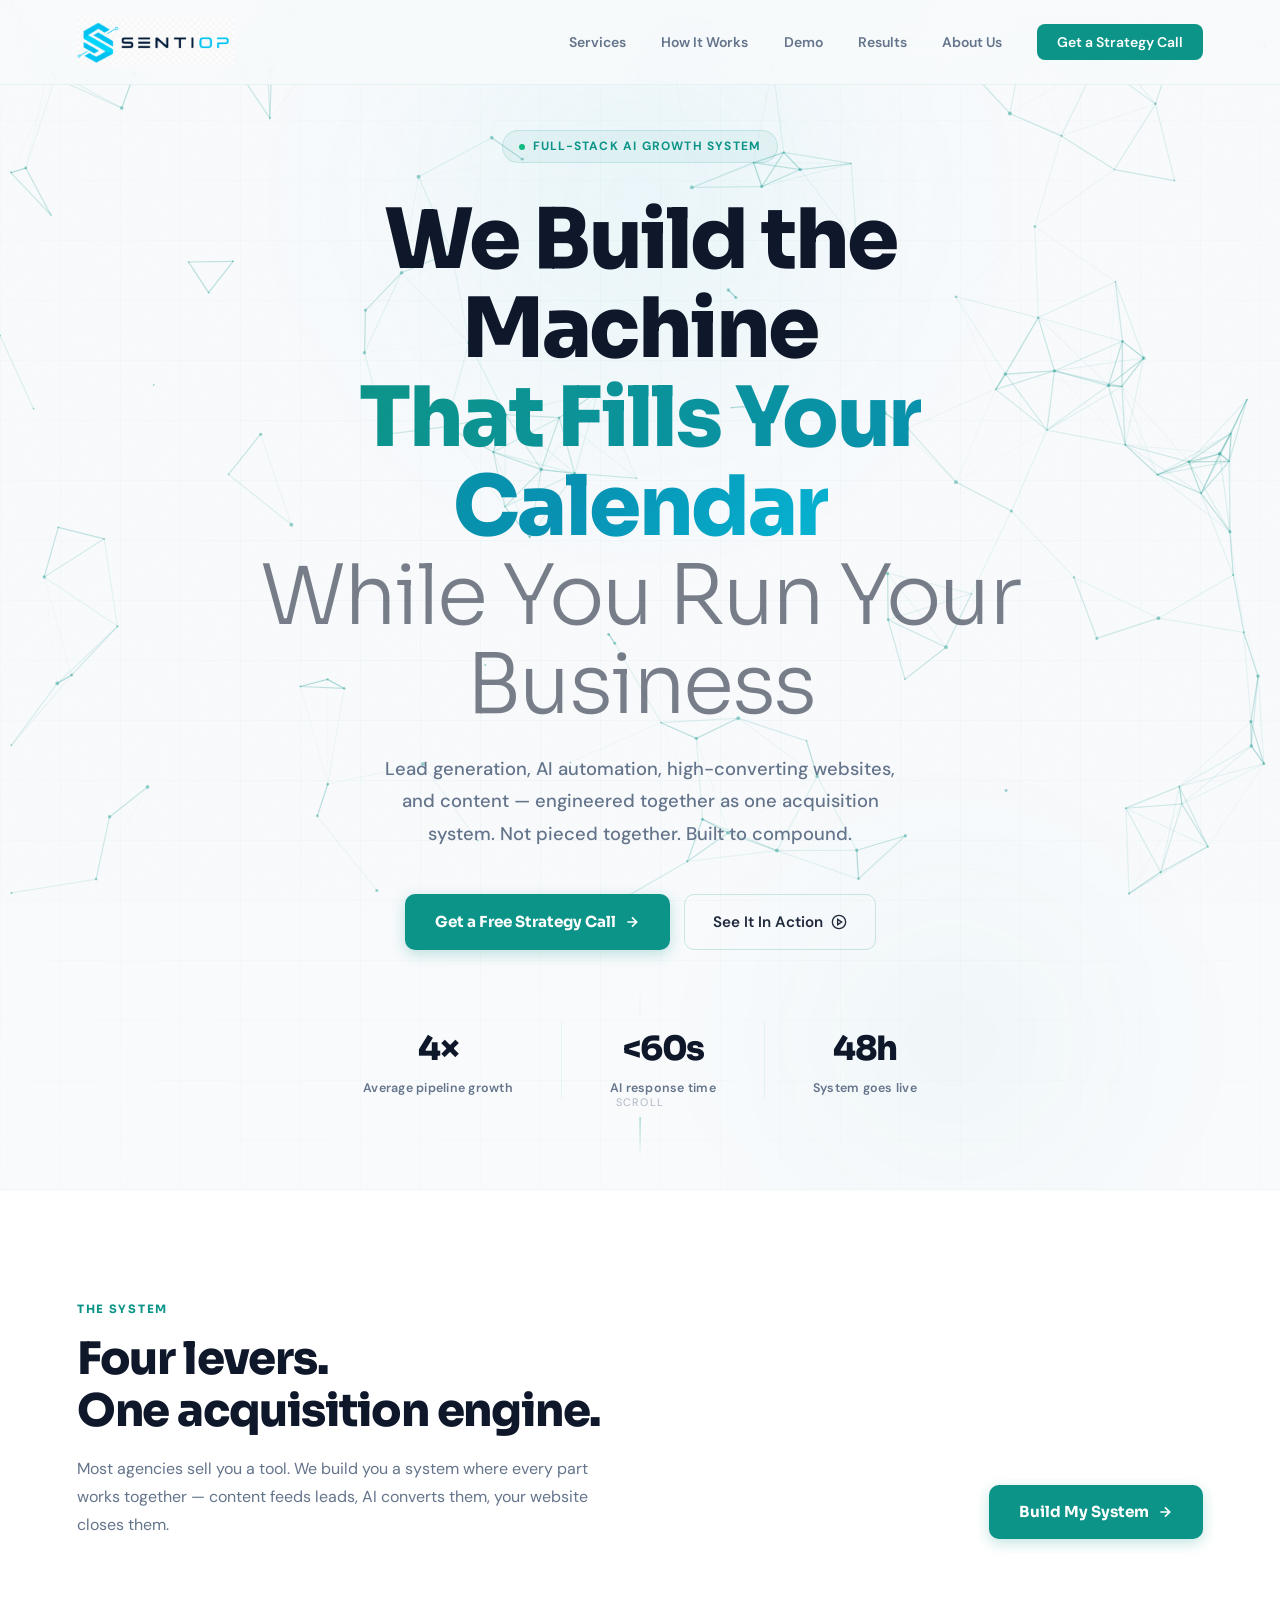
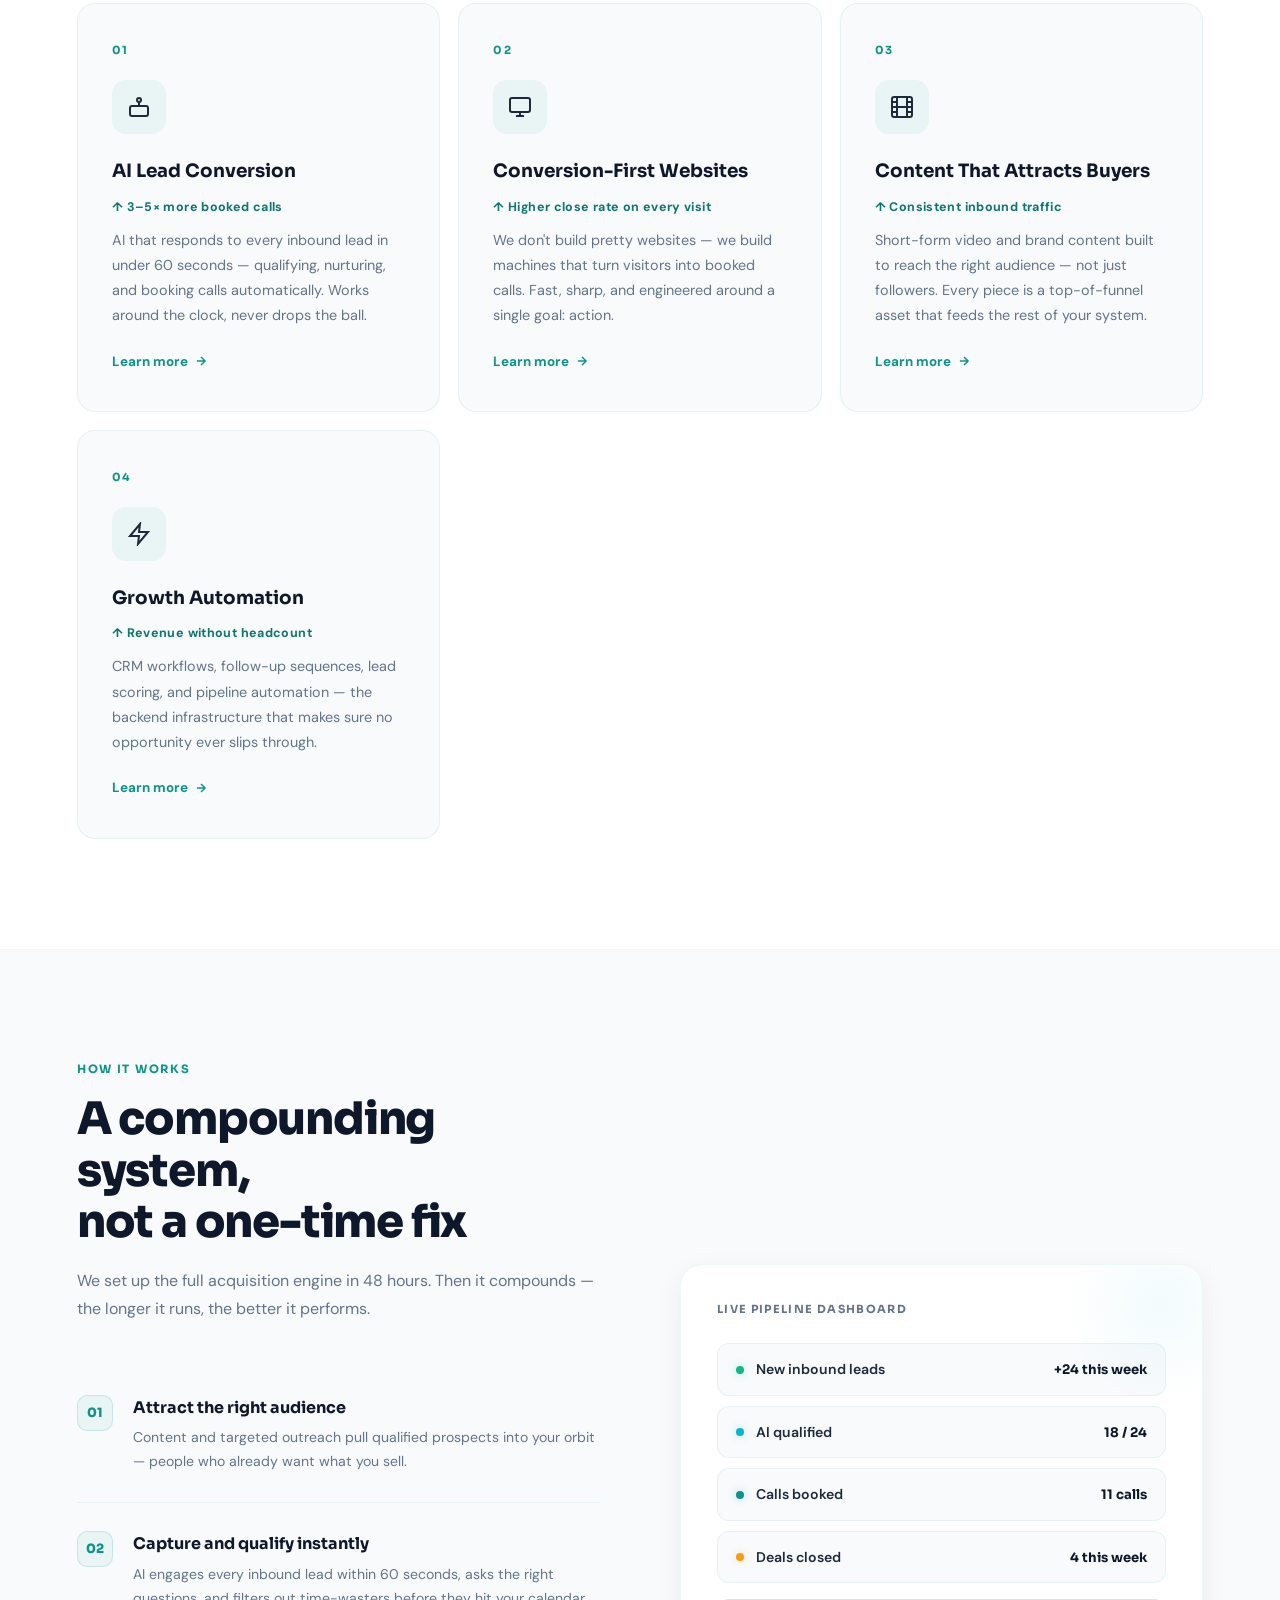
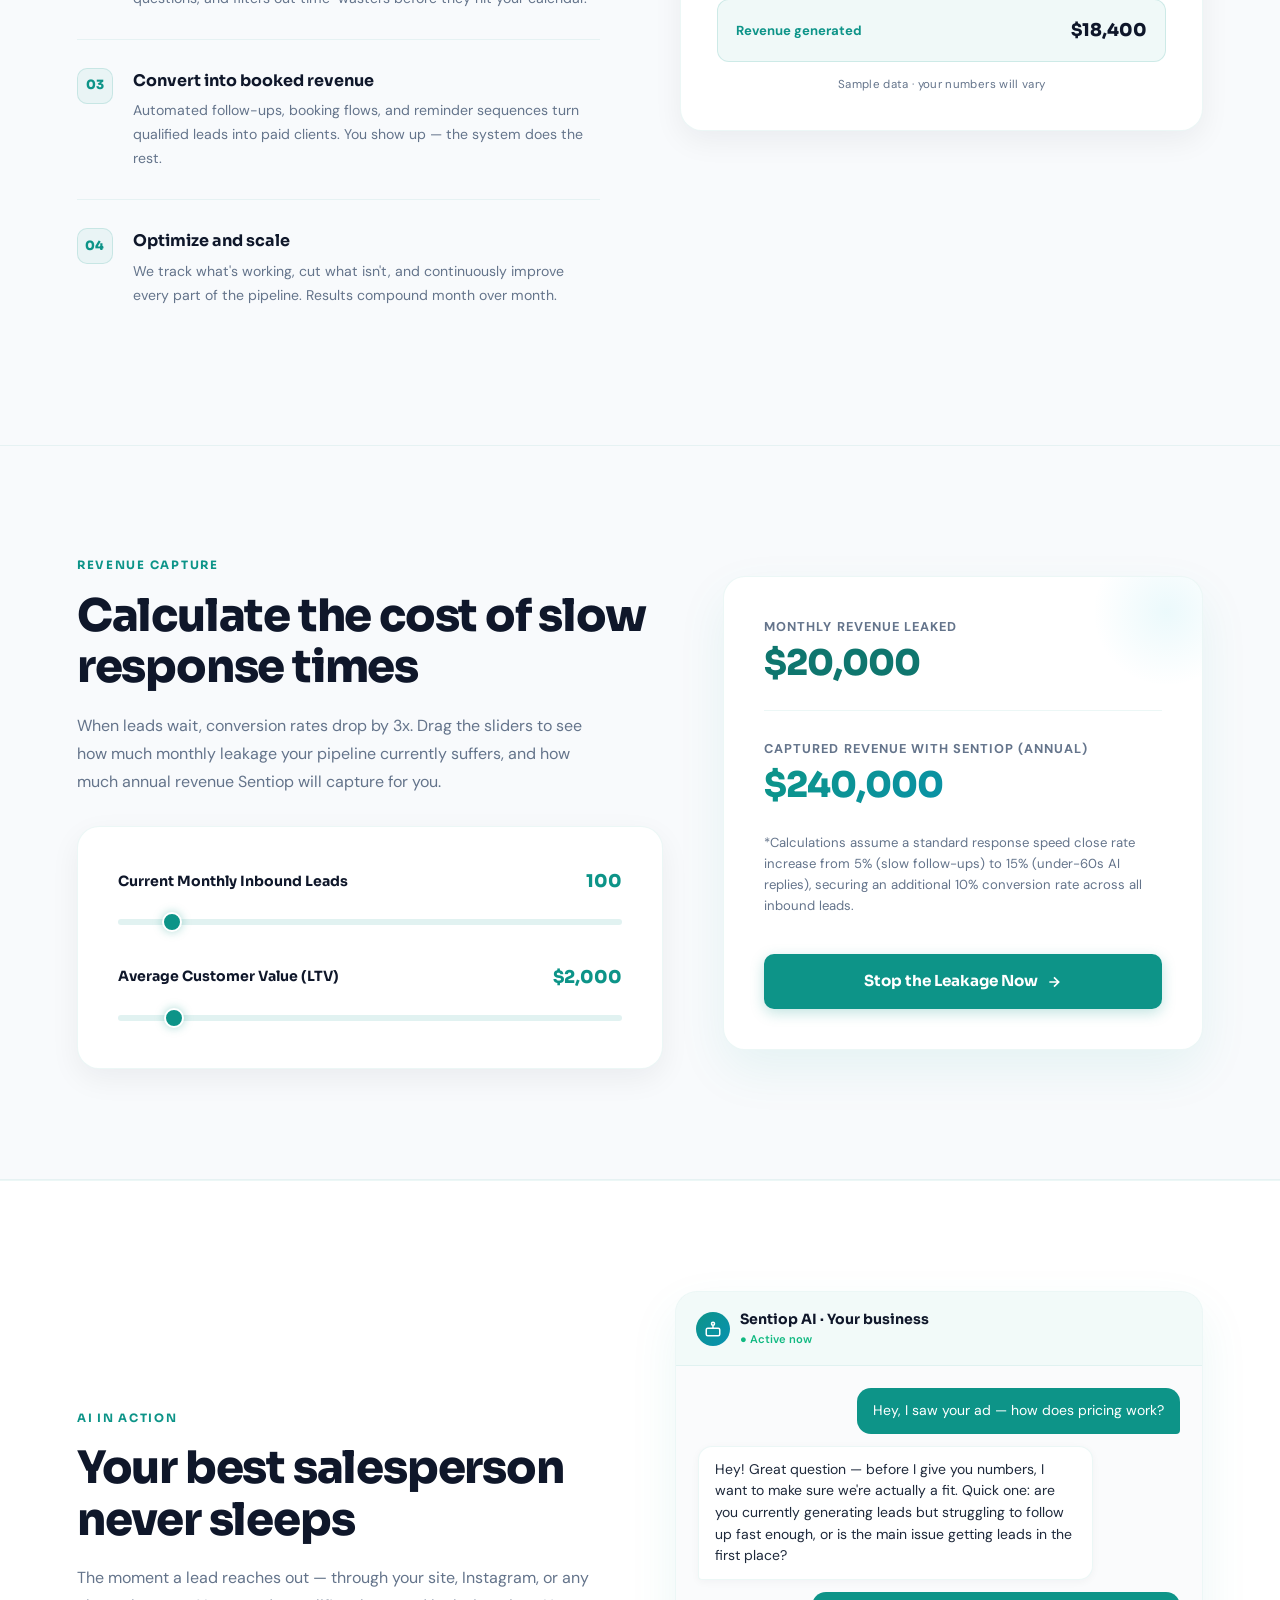
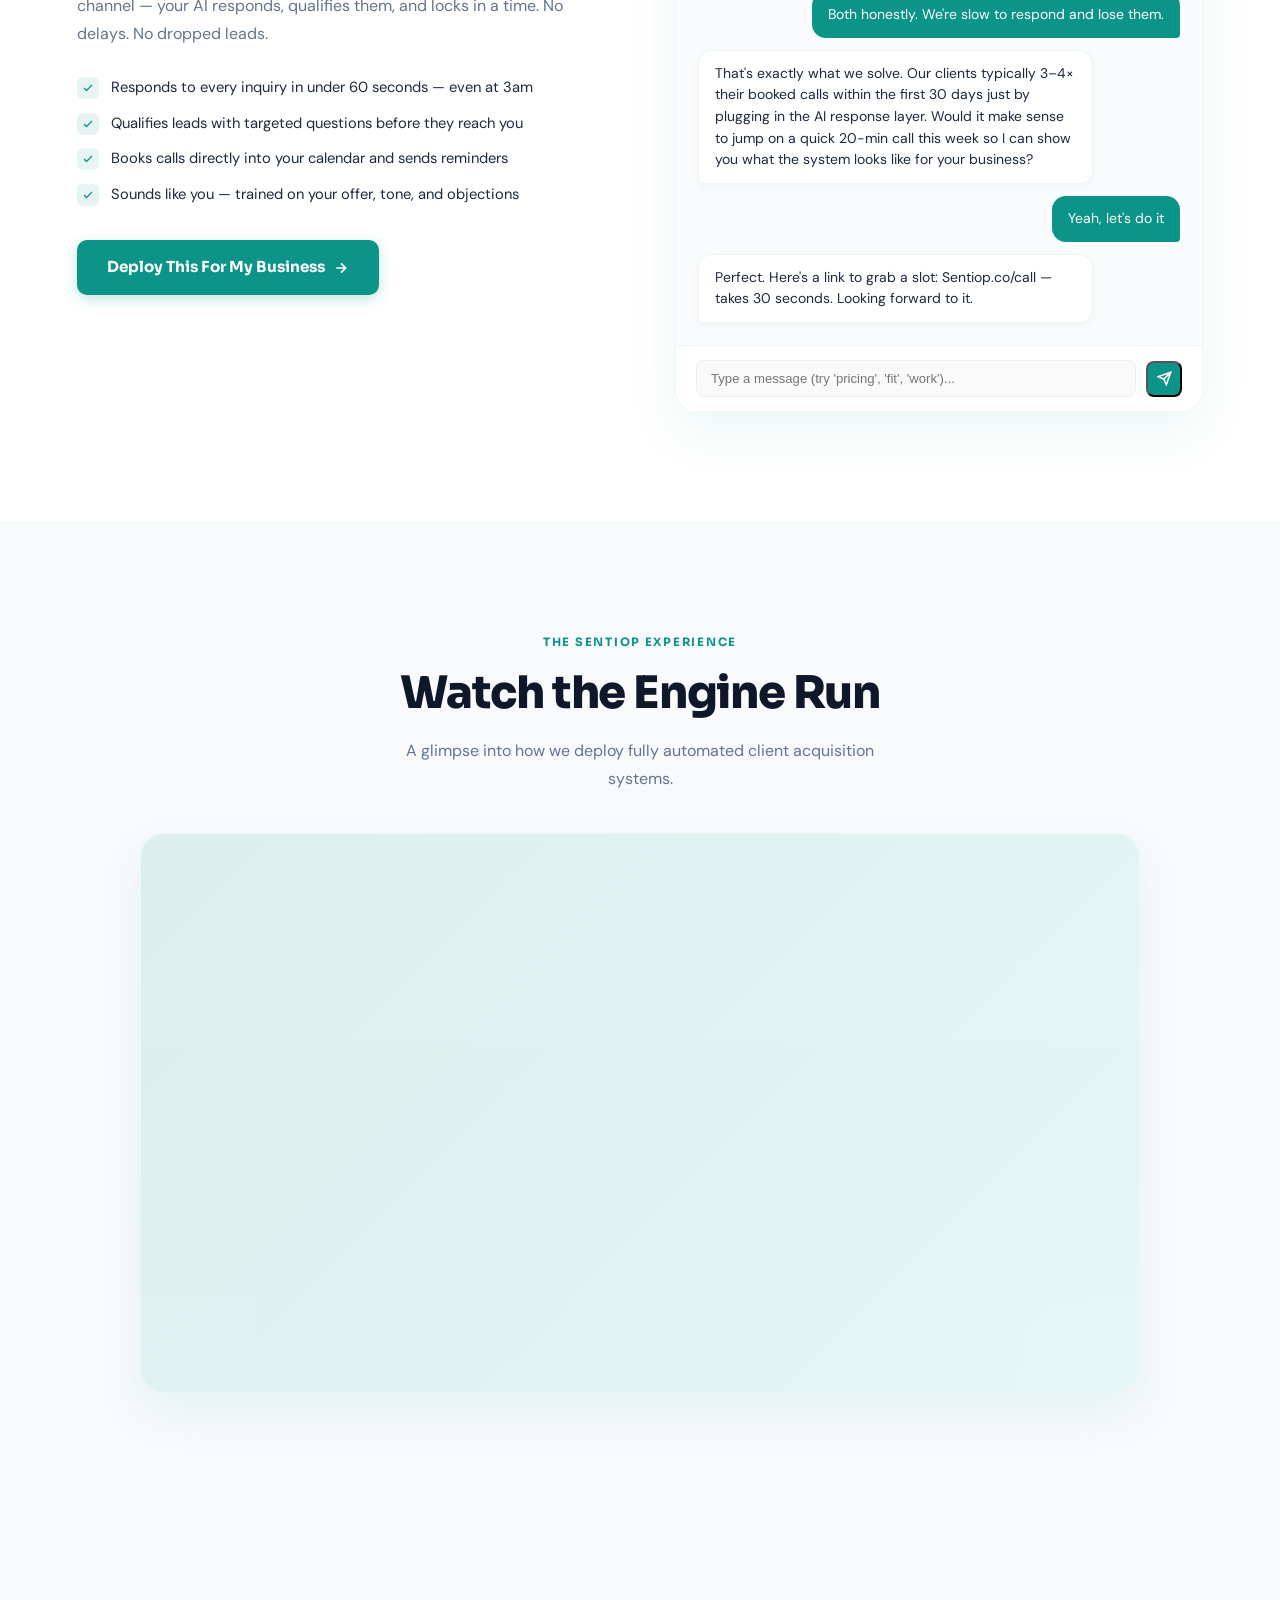
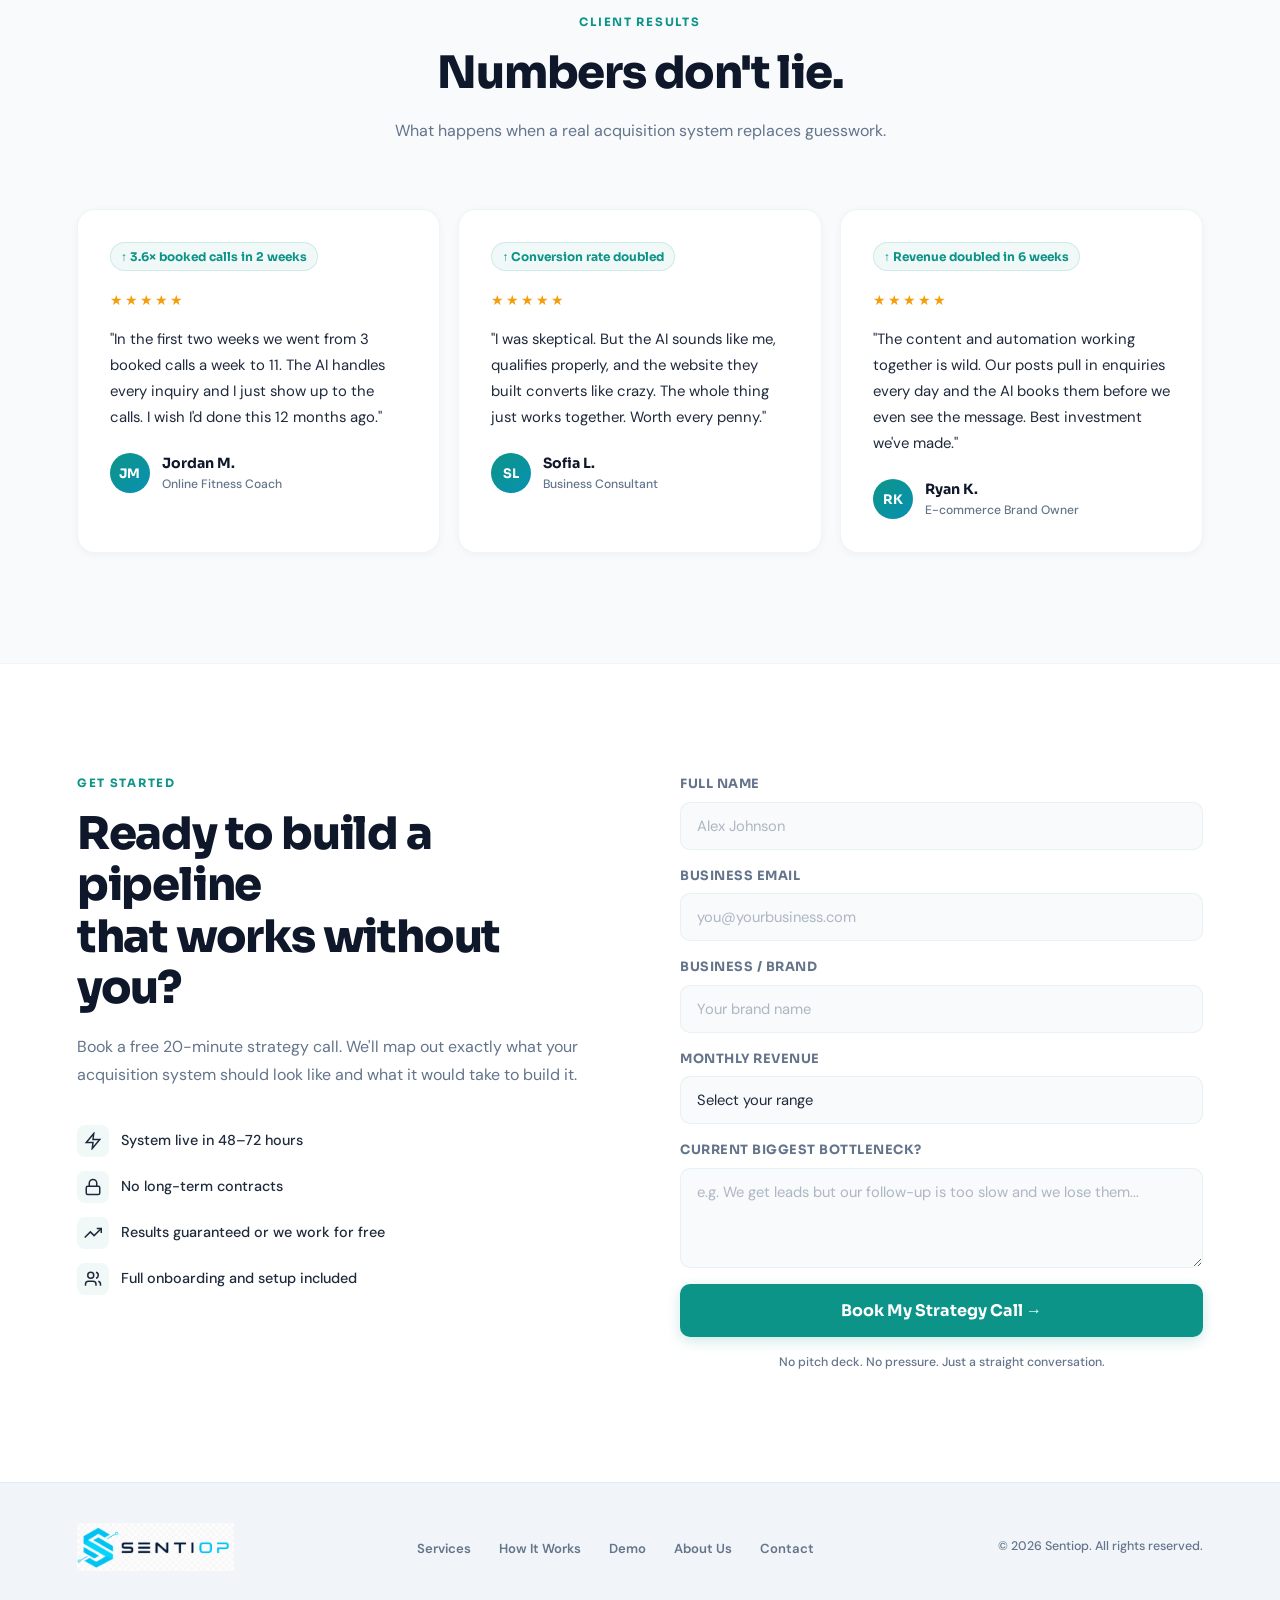
==== html/index.html @ 0e17add2 "update logo" ====
<!DOCTYPE html>
<html lang="en">
<head>
  <meta charset="UTF-8" />
  <meta name="viewport" content="width=device-width, initial-scale=1.0" />
  <title>Sentiop — AI-Powered Client Acquisition Systems</title>
  
  <!-- SEO Meta Tags -->
  <meta name="description" content="Sentiop helps businesses generate more clients using AI-driven systems that automate lead capture, follow-ups, and conversions." />
  <meta name="keywords" content="Sentiop, AI marketing, Lead Capture automation, Automated Follow-Ups, Client Acquisition Systems" />
  <meta name="author" content="Sentiop" />
  
  <!-- Open Graph Meta Tags -->
  <meta property="og:title" content="Sentiop — AI-Powered Client Acquisition Systems" />
  <meta property="og:description" content="We build the systems that bring in revenue, automating lead capture and follow-ups 24/7." />
  <meta property="og:type" content="website" />
  
  <!-- Fonts -->
  <link rel="preconnect" href="https://fonts.googleapis.com" />
  <link rel="preconnect" href="https://fonts.gstatic.com" crossorigin />
  <link href="https://fonts.googleapis.com/css2?family=Sora:wght@300;400;500;600;700;800&family=DM+Sans:wght@300;400;500;600;700&display=swap" rel="stylesheet" />
  
  <!-- External Stylesheet -->
  <link rel="stylesheet" href="../css/style.css" />
  
  <!-- External Javascript (Deferred) -->
  <script src="../js/script.js" defer></script>
</head>
<body>

  <!-- Background Particle Network -->
  <canvas id="particle-canvas"></canvas>

  <!-- Nav -->
  <header>
    <nav>
     <div class="logo" id="mainLogo">
    <a href="index.html" style="text-decoration:none; display:flex; align-items:center;">
        <img src="../images/logo.png" alt="Sentiop Logo" class="logo-img">
    </a>
</div>
        
      <ul class="nav-links">
        <li><a href="#services" id="navLinkServices">Services</a></li>
        <li><a href="#system" id="navLinkSystem">How It Works</a></li>
        <li><a href="#demo" id="navLinkDemo">Demo</a></li>
        <li><a href="#testimonials" id="navLinkTestimonials">Results</a></li>
        <li><a href="about.html" id="navLinkAbout">About Us</a></li>
        <li><a href="#contact" class="nav-cta" id="navLinkCta">Get a Strategy Call</a></li>
      </ul>
      <div class="hamburger" id="hamburger" aria-label="Toggle navigation menu">
        <span></span><span></span><span></span>
      </div>
    </nav>
  </header>

  <!-- Mobile Nav -->
  <div class="mobile-nav" id="mobileNav">
    <span class="mobile-nav-close" id="mobileNavClose" role="button" aria-label="Close menu">✕</span>
    <a href="#services" onclick="closeMobileNav()">Services</a>
    <a href="#system" onclick="closeMobileNav()">How It Works</a>
    <a href="#demo" onclick="closeMobileNav()">Demo</a>
    <a href="#testimonials" onclick="closeMobileNav()">Results</a>
    <a href="about.html" onclick="closeMobileNav()">About Us</a>
    <a href="#contact" onclick="closeMobileNav()">Get a Strategy Call</a>
  </div>

  <main>
    <!-- Hero -->
    <section id="hero">
      <div class="hero-orb orb-1"></div>
      <div class="hero-orb orb-2"></div>
      <div class="hero-grid-overlay"></div>

      <div class="hero-content">
        <div class="hero-badge fade-up">
          <div class="hero-badge-dot"></div>
          Full-Stack AI Growth System
        </div>
        <h1 class="hero-title fade-up fade-up-d1" id="mainHeading">
          We Build the Machine<br/>
          <span class="highlight">That Fills Your Calendar</span><br/>
          <span class="line-dim">While You Run Your Business</span>
        </h1>
        <p class="hero-sub fade-up fade-up-d2">
          Lead generation, AI automation, high-converting websites, and content — engineered together as one acquisition system. Not pieced together. Built to compound.
        </p>
        <div class="hero-actions fade-up fade-up-d3">
          <a href="#contact" class="btn-primary" id="heroPrimaryCta">
            Get a Free Strategy Call
            <svg width="16" height="16" fill="none" stroke="currentColor" stroke-width="2.5" viewBox="0 0 24 24"><path d="M5 12h14M12 5l7 7-7 7"/></svg>
          </a>
          <a href="#demo" class="btn-secondary" id="heroSecondaryCta">
            See It In Action
            <svg width="16" height="16" fill="none" stroke="currentColor" stroke-width="2" viewBox="0 0 24 24"><circle cx="12" cy="12" r="10"/><polygon points="10,8 16,12 10,16"/></svg>
          </a>
        </div>
        <div class="hero-stats fade-up fade-up-d4">
          <div class="stat">
            <div class="stat-num">4×</div>
            <div class="stat-label">Average pipeline growth</div>
          </div>
          <div class="stat-divider"></div>
          <div class="stat">
            <div class="stat-num">&lt;60s</div>
            <div class="stat-label">AI response time</div>
          </div>
          <div class="stat-divider"></div>
          <div class="stat">
            <div class="stat-num">48h</div>
            <div class="stat-label">System goes live</div>
          </div>
        </div>
      </div>

      <div class="scroll-hint">
        <span>Scroll</span>
        <div class="scroll-line"></div>
      </div>
    </section>

    <!-- Services -->
    <section id="services" class="section-pad">
      <div class="services-intro">
        <div class="services-intro-text fade-up">
          <p class="section-label">The System</p>
          <h2 class="section-title">Four levers.<br/>One acquisition engine.</h2>
          <p class="section-sub">Most agencies sell you a tool. We build you a system where every part works together — content feeds leads, AI converts them, your website closes them.</p>
        </div>
        <a href="#contact" class="btn-primary fade-up fade-up-d2" style="white-space:nowrap;height:fit-content" id="servicesCta">
          Build My System
          <svg width="16" height="16" fill="none" stroke="currentColor" stroke-width="2.5" viewBox="0 0 24 24"><path d="M5 12h14M12 5l7 7-7 7"/></svg>
        </a>
      </div>
      <div class="services-grid">
        <div class="service-card fade-up fade-up-d1">
          <div class="service-num">01</div>
          <div class="service-icon"><svg width="24" height="24" viewBox="0 0 24 24" fill="none" stroke="currentColor" stroke-width="2"><rect x="3" y="11" width="18" height="10" rx="2"/><circle cx="12" cy="5" r="2"/><path d="M12 7v4"/><line x1="8" y1="16" x2="8" y2="16"/><line x1="16" y1="16" x2="16" y2="16"/></svg></div>
          <h3 class="service-title">AI Lead Conversion</h3>
          <div class="service-outcome">↑ 3–5× more booked calls</div>
          <p class="service-desc">AI that responds to every inbound lead in under 60 seconds — qualifying, nurturing, and booking calls automatically. Works around the clock, never drops the ball.</p>
          <a href="#contact" class="service-link" id="serviceLink1">
            Learn more
            <svg width="14" height="14" fill="none" stroke="currentColor" stroke-width="2.5" viewBox="0 0 24 24"><path d="M5 12h14M12 5l7 7-7 7"/></svg>
          </a>
        </div>
        <div class="service-card fade-up fade-up-d2">
          <div class="service-num">02</div>
          <div class="service-icon"><svg width="24" height="24" viewBox="0 0 24 24" fill="none" stroke="currentColor" stroke-width="2"><rect x="2" y="3" width="20" height="14" rx="2" ry="2"/><line x1="8" y1="21" x2="16" y2="21"/><line x1="12" y1="17" x2="12" y2="21"/></svg></div>
          <h3 class="service-title">Conversion-First Websites</h3>
          <div class="service-outcome">↑ Higher close rate on every visit</div>
          <p class="service-desc">We don't build pretty websites — we build machines that turn visitors into booked calls. Fast, sharp, and engineered around a single goal: action.</p>
          <a href="#contact" class="service-link" id="serviceLink2">
            Learn more
            <svg width="14" height="14" fill="none" stroke="currentColor" stroke-width="2.5" viewBox="0 0 24 24"><path d="M5 12h14M12 5l7 7-7 7"/></svg>
          </a>
        </div>
        <div class="service-card fade-up fade-up-d3">
          <div class="service-num">03</div>
          <div class="service-icon"><svg width="24" height="24" viewBox="0 0 24 24" fill="none" stroke="currentColor" stroke-width="2"><rect x="2" y="2" width="20" height="20" rx="2.18" ry="2.18"/><line x1="7" y1="2" x2="7" y2="22"/><line x1="17" y1="2" x2="17" y2="22"/><line x1="2" y1="12" x2="22" y2="12"/><line x1="2" y1="7" x2="7" y2="7"/><line x1="2" y1="17" x2="7" y2="17"/><line x1="17" y1="17" x2="22" y2="17"/><line x1="17" y1="7" x2="22" y2="7"/></svg></div>
          <h3 class="service-title">Content That Attracts Buyers</h3>
          <div class="service-outcome">↑ Consistent inbound traffic</div>
          <p class="service-desc">Short-form video and brand content built to reach the right audience — not just followers. Every piece is a top-of-funnel asset that feeds the rest of your system.</p>
          <a href="#contact" class="service-link" id="serviceLink3">
            Learn more
            <svg width="14" height="14" fill="none" stroke="currentColor" stroke-width="2.5" viewBox="0 0 24 24"><path d="M5 12h14M12 5l7 7-7 7"/></svg>
          </a>
        </div>
        <div class="service-card fade-up fade-up-d4">
          <div class="service-num">04</div>
          <div class="service-icon"><svg width="24" height="24" viewBox="0 0 24 24" fill="none" stroke="currentColor" stroke-width="2"><polygon points="13 2 3 14 12 14 11 22 21 10 12 10 13 2"/></svg></div>
          <h3 class="service-title">Growth Automation</h3>
          <div class="service-outcome">↑ Revenue without headcount</div>
          <p class="service-desc">CRM workflows, follow-up sequences, lead scoring, and pipeline automation — the backend infrastructure that makes sure no opportunity ever slips through.</p>
          <a href="#contact" class="service-link" id="serviceLink4">
            Learn more
            <svg width="14" height="14" fill="none" stroke="currentColor" stroke-width="2.5" viewBox="0 0 24 24"><path d="M5 12h14M12 5l7 7-7 7"/></svg>
          </a>
        </div>
      </div>
    </section>

    <!-- How It Works / Live Pipeline -->
    <section id="system" class="section-pad">
      <div class="system-grid">
        <div class="fade-up">
          <p class="section-label">How It Works</p>
          <h2 class="section-title">A compounding system,<br/>not a one-time fix</h2>
          <p class="section-sub" style="margin-bottom:0">We set up the full acquisition engine in 48 hours. Then it compounds — the longer it runs, the better it performs.</p>
          <div class="system-steps" style="margin-top:44px">
            <div class="system-step">
              <div class="system-step-num">01</div>
              <div class="system-step-content">
                <h3 class="system-step-title">Attract the right audience</h3>
                <p class="system-step-desc">Content and targeted outreach pull qualified prospects into your orbit — people who already want what you sell.</p>
              </div>
            </div>
            <div class="system-step">
              <div class="system-step-num">02</div>
              <div class="system-step-content">
                <h3 class="system-step-title">Capture and qualify instantly</h3>
                <p class="system-step-desc">AI engages every inbound lead within 60 seconds, asks the right questions, and filters out time-wasters before they hit your calendar.</p>
              </div>
            </div>
            <div class="system-step">
              <div class="system-step-num">03</div>
              <div class="system-step-content">
                <h3 class="system-step-title">Convert into booked revenue</h3>
                <p class="system-step-desc">Automated follow-ups, booking flows, and reminder sequences turn qualified leads into paid clients. You show up — the system does the rest.</p>
              </div>
            </div>
            <div class="system-step">
              <div class="system-step-num">04</div>
              <div class="system-step-content">
                <h3 class="system-step-title">Optimize and scale</h3>
                <p class="system-step-desc">We track what's working, cut what isn't, and continuously improve every part of the pipeline. Results compound month over month.</p>
              </div>
            </div>
          </div>
        </div>
        <div class="system-visual fade-up fade-up-d2">
          <div class="pipeline-label">Live Pipeline Dashboard</div>
          <div class="pipeline-row">
            <div class="pipeline-item">
              <div class="pipeline-item-left">
                <div class="pipeline-dot dot-green"></div>
                <div class="pipeline-item-name">New inbound leads</div>
              </div>
              <div class="pipeline-item-val">+24 this week</div>
            </div>
            <div class="pipeline-item">
              <div class="pipeline-item-left">
                <div class="pipeline-dot dot-blue"></div>
                <div class="pipeline-item-name">AI qualified</div>
              </div>
              <div class="pipeline-item-val">18 / 24</div>
            </div>
            <div class="pipeline-item">
              <div class="pipeline-item-left">
                <div class="pipeline-dot dot-purple"></div>
                <div class="pipeline-item-name">Calls booked</div>
              </div>
              <div class="pipeline-item-val">11 calls</div>
            </div>
            <div class="pipeline-item">
              <div class="pipeline-item-left">
                <div class="pipeline-dot dot-amber"></div>
                <div class="pipeline-item-name">Deals closed</div>
              </div>
              <div class="pipeline-item-val">4 this week</div>
            </div>
          </div>
          <div class="pipeline-total">
            <div class="pipeline-total-label">Revenue generated</div>
            <div class="pipeline-total-val">$18,400</div>
          </div>
          <p style="font-size:0.72rem;color:var(--muted);margin-top:14px;text-align:center;letter-spacing:0.03em">Sample data · your numbers will vary</p>
        </div>
      </div>
    </section>

    <!-- ROI Calculator -->
    <section id="roi-calculator" class="section-pad">
      <div class="calc-grid">
        <div class="fade-up">
          <p class="section-label">Revenue Capture</p>
          <h2 class="section-title">Calculate the cost of slow response times</h2>
          <p class="section-sub" style="margin-bottom: 30px;">
            When leads wait, conversion rates drop by 3x. Drag the sliders to see how much monthly leakage your pipeline currently suffers, and how much annual revenue Sentiop will capture for you.
          </p>
          <div class="calc-card">
            <div class="calc-slider-group">
              <div class="calc-slider-header">
                <label for="calcLeads" class="calc-slider-label">Current Monthly Inbound Leads</label>
                <span class="calc-slider-value" id="calcLeadsVal">100</span>
              </div>
              <input type="range" id="calcLeads" class="calc-range" min="10" max="1000" step="10" value="100" />
            </div>
            <div class="calc-slider-group" style="margin-bottom: 0;">
              <div class="calc-slider-header">
                <label for="calcValue" class="calc-slider-label">Average Customer Value (LTV)</label>
                <span class="calc-slider-value" id="calcValueVal">$2,000</span>
              </div>
              <input type="range" id="calcValue" class="calc-range" min="100" max="20000" step="100" value="2000" />
            </div>
          </div>
        </div>
        <div class="calc-results fade-up fade-up-d2">
          <div class="calc-result-item">
            <div class="calc-result-title">Monthly Revenue Leaked</div>
            <div class="calc-result-number" id="calcLeakedRevenue" style="color: #0f766e;">$20,000</div>
          </div>
          <hr style="border: none; border-top: 1px solid var(--border);" />
          <div class="calc-result-item">
            <div class="calc-result-title">Captured Revenue with Sentiop (Annual)</div>
            <div class="calc-result-number highlight" id="calcCapturedRevenue">$240,000</div>
          </div>
          <p class="calc-explanation">
            *Calculations assume a standard response speed close rate increase from 5% (slow follow-ups) to 15% (under-60s AI replies), securing an additional 10% conversion rate across all inbound leads.
          </p>
          <a href="#contact" class="btn-primary" style="margin-top: 10px; width: 100%; justify-content: center;">
            Stop the Leakage Now
            <svg width="16" height="16" fill="none" stroke="currentColor" stroke-width="2.5" viewBox="0 0 24 24"><path d="M5 12h14M12 5l7 7-7 7"/></svg>
          </a>
        </div>
      </div>
    </section>

    <!-- AI In Action Simulator -->
    <section id="demo" class="section-pad">
      <div class="demo-wrap">
        <div class="demo-copy fade-up">
          <p class="section-label">AI In Action</p>
          <h2 class="section-title">Your best salesperson<br/>never sleeps</h2>
          <p class="section-sub">The moment a lead reaches out — through your site, Instagram, or any channel — your AI responds, qualifies them, and locks in a time. No delays. No dropped leads.</p>
          <ul class="demo-features">
            <li>
              <div class="feat-icon">
                <svg width="12" height="12" fill="none" stroke="currentColor" stroke-width="2.5" viewBox="0 0 24 24"><path d="M20 6L9 17l-5-5"/></svg>
              </div>
              Responds to every inquiry in under 60 seconds — even at 3am
            </li>
            <li>
              <div class="feat-icon">
                <svg width="12" height="12" fill="none" stroke="currentColor" stroke-width="2.5" viewBox="0 0 24 24"><path d="M20 6L9 17l-5-5"/></svg>
              </div>
              Qualifies leads with targeted questions before they reach you
            </li>
            <li>
              <div class="feat-icon">
                <svg width="12" height="12" fill="none" stroke="currentColor" stroke-width="2.5" viewBox="0 0 24 24"><path d="M20 6L9 17l-5-5"/></svg>
              </div>
              Books calls directly into your calendar and sends reminders
            </li>
            <li>
              <div class="feat-icon">
                <svg width="12" height="12" fill="none" stroke="currentColor" stroke-width="2.5" viewBox="0 0 24 24"><path d="M20 6L9 17l-5-5"/></svg>
              </div>
              Sounds like you — trained on your offer, tone, and objections
            </li>
          </ul>
          <a href="#contact" class="btn-primary" style="margin-top:34px;display:inline-flex" id="demoCta">
            Deploy This For My Business
            <svg width="16" height="16" fill="none" stroke="currentColor" stroke-width="2.5" viewBox="0 0 24 24"><path d="M5 12h14M12 5l7 7-7 7"/></svg>
          </a>
        </div>
        
        <div class="chat-window fade-up fade-up-d2">
          <div class="chat-header">
            <div class="chat-avatar"><svg width="18" height="18" viewBox="0 0 24 24" fill="none" stroke="currentColor" stroke-width="2"><rect x="3" y="11" width="18" height="10" rx="2"/><circle cx="12" cy="5" r="2"/><path d="M12 7v4"/><line x1="8" y1="16" x2="8.01" y2="16"/><line x1="16" y1="16" x2="16.01" y2="16"/></svg></div>
            <div>
              <div class="chat-name">Sentiop AI · Your business</div>
              <div class="chat-status">Active now</div>
            </div>
          </div>
          <div class="chat-body">
            <div class="msg user">Hey, I saw your ad — how does pricing work?</div>
            <div class="msg bot">Hey! Great question — before I give you numbers, I want to make sure we're actually a fit. Quick one: are you currently generating leads but struggling to follow up fast enough, or is the main issue getting leads in the first place?</div>
            <div class="msg user">Both honestly. We're slow to respond and lose them.</div>
            <div class="msg bot">That's exactly what we solve. Our clients typically 3–4× their booked calls within the first 30 days just by plugging in the AI response layer. Would it make sense to jump on a quick 20-min call this week so I can show you what the system looks like for your business?</div>
            <div class="msg user">Yeah, let's do it</div>
            <div class="msg bot">Perfect. Here's a link to grab a slot: Sentiop.co/call — takes 30 seconds. Looking forward to it.</div>
          </div>
          <!-- Interactive Chat Input -->
          <div class="chat-input-row">
            <input type="text" id="chatInput" class="chat-input-fake" placeholder="Type a message (try 'pricing', 'fit', 'work')..." aria-label="Simulated chat message input" />
            <button class="chat-send-btn" id="chatSendBtn" aria-label="Send message">
              <svg width="15" height="15" fill="none" stroke="white" stroke-width="2.5" viewBox="0 0 24 24"><path d="M22 2L11 13M22 2L15 22l-4-9-9-4 20-7z"/></svg>
            </button>
          </div>
        </div>
      </div>
    </section>

    <!-- Video Showcase (Motion Interactive) -->
    <section id="video-showcase" class="section-pad">
      <div class="video-intro fade-up" style="text-align:center; margin-bottom: 40px;">
        <p class="section-label">The Sentiop Experience</p>
        <h2 class="section-title">Watch the Engine Run</h2>
        <p class="section-sub" style="margin: 0 auto;">A glimpse into how we deploy fully automated client acquisition systems.</p>
      </div>
      <div class="video-container fade-up fade-up-d2" id="videoContainer">
        <div class="video-cover"></div>
        <div class="custom-play-cursor" id="customPlayCursor">
          <svg width="24" height="24" fill="currentColor" viewBox="0 0 24 24"><path d="M8 5v14l11-7z"/></svg>
        </div>
      </div>
    </section>

    <!-- Testimonials -->
    <section id="testimonials" class="section-pad">
      <div class="section-header fade-up" style="text-align:center">
        <p class="section-label">Client Results</p>
        <h2 class="section-title">Numbers don't lie.</h2>
        <p class="section-sub" style="margin:0 auto">What happens when a real acquisition system replaces guesswork.</p>
      </div>
      <div class="testimonials-grid">
        <div class="testimonial-card fade-up fade-up-d1">
          <div class="testimonial-result">↑ 3.6× booked calls in 2 weeks</div>
          <div class="stars" aria-label="5 stars">★★★★★</div>
          <p class="testimonial-text">"In the first two weeks we went from 3 booked calls a week to 11. The AI handles every inquiry and I just show up to the calls. I wish I'd done this 12 months ago."</p>
          <div class="testimonial-author">
            <div class="author-avatar">JM</div>
            <div>
              <div class="author-name">Jordan M.</div>
              <div class="author-role">Online Fitness Coach</div>
            </div>
          </div>
        </div>
        <div class="testimonial-card fade-up fade-up-d2">
          <div class="testimonial-result">↑ Conversion rate doubled</div>
          <div class="stars" aria-label="5 stars">★★★★★</div>
          <p class="testimonial-text">"I was skeptical. But the AI sounds like me, qualifies properly, and the website they built converts like crazy. The whole thing just works together. Worth every penny."</p>
          <div class="testimonial-author">
            <div class="author-avatar">SL</div>
            <div>
              <div class="author-name">Sofia L.</div>
              <div class="author-role">Business Consultant</div>
            </div>
          </div>
        </div>
        <div class="testimonial-card fade-up fade-up-d3">
          <div class="testimonial-result">↑ Revenue doubled in 6 weeks</div>
          <div class="stars" aria-label="5 stars">★★★★★</div>
          <p class="testimonial-text">"The content and automation working together is wild. Our posts pull in enquiries every day and the AI books them before we even see the message. Best investment we've made."</p>
          <div class="testimonial-author">
            <div class="author-avatar">RK</div>
            <div>
              <div class="author-name">Ryan K.</div>
              <div class="author-role">E-commerce Brand Owner</div>
            </div>
          </div>
        </div>
      </div>
    </section>

    <!-- Contact Form -->
    <section id="contact" class="section-pad">
      <div class="contact-wrap">
        <div class="contact-copy fade-up">
          <p class="section-label">Get Started</p>
          <h2 class="section-title">Ready to build a pipeline<br/>that works without you?</h2>
          <p class="section-sub">Book a free 20-minute strategy call. We'll map out exactly what your acquisition system should look like and what it would take to build it.</p>
          <ul class="contact-perks">
            <li>
              <div class="perk-icon"><svg width="18" height="18" viewBox="0 0 24 24" fill="none" stroke="currentColor" stroke-width="2"><polygon points="13 2 3 14 12 14 11 22 21 10 12 10 13 2"/></svg></div>
              System live in 48–72 hours
            </li>
            <li>
              <div class="perk-icon"><svg width="18" height="18" viewBox="0 0 24 24" fill="none" stroke="currentColor" stroke-width="2"><rect x="3" y="11" width="18" height="11" rx="2" ry="2"/><path d="M7 11V7a5 5 0 0 1 10 0v4"/></svg></div>
              No long-term contracts
            </li>
            <li>
              <div class="perk-icon"><svg width="18" height="18" viewBox="0 0 24 24" fill="none" stroke="currentColor" stroke-width="2"><polyline points="23 6 13.5 15.5 8.5 10.5 1 18"/><polyline points="17 6 23 6 23 12"/></svg></div>
              Results guaranteed or we work for free
            </li>
            <li>
              <div class="perk-icon"><svg width="18" height="18" viewBox="0 0 24 24" fill="none" stroke="currentColor" stroke-width="2"><path d="M16 21v-2a4 4 0 0 0-4-4H6a4 4 0 0 0-4 4v2"/><circle cx="9" cy="7" r="4"/><path d="M22 21v-2a4 4 0 0 0-3-3.87"/><path d="M16 3.13a4 4 0 0 1 0 7.75"/></svg></div>
              Full onboarding and setup included
            </li>
          </ul>
        </div>
        <div class="fade-up fade-up-d2">
          <form class="contact-form" id="contactForm" onsubmit="handleSubmit(event)">
          <div class="form-group">
  <label>Full Name</label>
  <input type="text" placeholder="Alex Johnson" required />
</div>
<div class="form-group">
  <label>Business Email</label>
  <input type="email" placeholder="you@yourbusiness.com" required />
</div>
<div class="form-group">
  <label>Business / Brand</label>
  <input type="text" placeholder="Your brand name" required />
</div>
<div class="form-group">
  <label>Monthly Revenue</label>
  <select required>
    <option value="" disabled selected>Select your range</option>
    <option>Just starting out — under $3k/month</option>
    <option>Growing — $3k to $10k/month</option>
    <option>Established — $10k to $50k/month</option>
    <option>Scaling — $50k+/month</option>
  </select>
</div>
<div class="form-group">
  <label>Current biggest bottleneck?</label>
  <textarea placeholder="e.g. We get leads but our follow-up is too slow and we lose them..." required></textarea>
</div>
            <button type="submit" class="form-submit" id="formSubmitBtn">Book My Strategy Call →</button>
            <p class="form-note">No pitch deck. No pressure. Just a straight conversation.</p>
          </form>
        </div>
      </div>
    </section>
  </main>

  <!-- Footer -->
  <footer>
   <div class="footer-logo" id="footerLogo">
    <img src="../images/logo.png" alt="Sentiop Logo" class="logo-img-footer">
</div>
    <ul class="footer-links">
      <li><a href="#services" id="footerServices">Services</a></li>
      <li><a href="#system" id="footerSystem">How It Works</a></li>
      <li><a href="#demo" id="footerDemo">Demo</a></li>
      <li><a href="about.html" id="footerAbout">About Us</a></li>
      <li><a href="#contact" id="footerContact">Contact</a></li>
    </ul>
    <p class="footer-copy">© 2026 Sentiop. All rights reserved.</p>
  </footer>

  <!-- Toast -->
  <div class="toast" id="toast" role="alert">
    <span>✓</span> Submitted! We'll be in touch within 24 hours.
  </div>

  <!-- Video Lightbox Modal -->
  <div class="video-modal" id="videoModal">
    <div class="video-modal-backdrop" id="videoModalCloseBg"></div>
    <div class="video-modal-content">
      <button class="video-modal-close" id="videoModalCloseBtn" aria-label="Close video">✕</button>
      <div class="video-frame-container">
        <!-- AI Video goes here -->
        <div class="video-placeholder-text">
          <svg width="48" height="48" fill="none" stroke="currentColor" stroke-width="2" viewBox="0 0 24 24" style="margin-bottom: 12px; opacity: 0.5;"><polygon points="5 3 19 12 5 21 5 3"/></svg>
          <div>SaaS Promo Video Plays Here</div>
          <div style="font-size: 0.9rem; opacity: 0.6; margin-top: 8px;">Replace with your AI generated MP4</div>
        </div>
      </div>
    </div>
  </div>

</body>
</html>
---- css/style.css ----
*, *::before, *::after { box-sizing: border-box; margin: 0; padding: 0; }

:root {
  --bg: #f8fafc;
  --surface: #ffffff;
  --surface2: rgba(255, 255, 255, 0.7);
  --border: rgba(13, 148, 136, 0.08);
  --border-hover: rgba(6, 182, 212, 0.25);
  --accent: #0d9488; /* Teal */
  --accent2: #0891b2; /* Cyan */
  --accent-soft: rgba(13, 148, 136, 0.06);
  --accent-glow: rgba(6, 182, 212, 0.1);
  --green: #0f766e; /* Darker teal/green for contrast */
  --text: #1e293b; /* Dark Slate for text */
  --muted: #64748b; /* Medium Slate */
  --white: #ffffff;
  --black: #0f172a;
  --shadow-sm: 0 2px 8px rgba(15, 23, 42, 0.04);
  --shadow-md: 0 10px 30px rgba(15, 23, 42, 0.06);
  --shadow-lg: 0 20px 50px rgba(13, 148, 136, 0.08);
}

html { scroll-behavior: smooth; }

body {
  font-family: 'DM Sans', sans-serif;
  background: var(--bg);
  color: var(--text);
  overflow-x: hidden;
  line-height: 1.6;
}

h1, h2, h3, .logo, .hero-title, .section-title {
  font-family: 'Sora', sans-serif;
}

::-webkit-scrollbar { width: 5px; }
::-webkit-scrollbar-track { background: var(--bg); }
::-webkit-scrollbar-thumb { background: var(--accent); border-radius: 3px; }

/* Noise overlay */
body::before {
  content: '';
  position: fixed;
  inset: 0;
  background-image: url("data:image/svg+xml,%3Csvg xmlns='http://www.w3.org/2000/svg' width='300' height='300'%3E%3Cfilter id='n'%3E%3CfeTurbulence type='fractalNoise' baseFrequency='0.75' numOctaves='4' stitchTiles='stitch'/%3E%3C/filter%3E%3Crect width='300' height='300' filter='url(%23n)' opacity='0.015'/%3E%3C/svg%3E");
  pointer-events: none;
  z-index: 0;
}

/* ── Nav ── */
nav {
  position: fixed;
  top: 0; left: 0; right: 0;
  z-index: 100;
  padding: 18px 6%;
  display: flex;
  align-items: center;
  justify-content: space-between;
  backdrop-filter: blur(20px);
  -webkit-backdrop-filter: blur(20px);
  border-bottom: 1px solid var(--border);
  background: rgba(248, 250, 252, 0.8);
  transition: background 0.3s;
}
.logo {
  font-size: 1.4rem;
  font-weight: 800;
  letter-spacing: -1px;
  color: var(--black);
}
.logo span { color: var(--accent); }
.logo img, .footer-logo img {
  height: 48px;
  width: auto;
  display: block;
  object-fit: contain;
}
.nav-links { display: flex; gap: 2.2rem; list-style: none; align-items: center; }
.nav-links a {
  font-size: 0.875rem;
  font-weight: 600;
  color: var(--muted);
  text-decoration: none;
  transition: color 0.2s;
}
.nav-links a:hover { color: var(--accent); }
.nav-cta {
  background: var(--accent) !important;
  color: var(--white) !important;
  padding: 9px 20px !important;
  border-radius: 8px;
  font-weight: 600 !important;
  transition: opacity 0.2s, transform 0.2s !important;
}
.nav-cta:hover { opacity: 0.9 !important; transform: translateY(-1px) !important; }
.hamburger { display: none; flex-direction: column; gap: 5px; cursor: pointer; }
.hamburger span { display: block; width: 24px; height: 2px; background: var(--text); border-radius: 2px; transition: 0.3s; }

/* ── Hero ── */
#hero {
  position: relative;
  min-height: 100vh;
  display: flex;
  align-items: center;
  justify-content: center;
  text-align: center;
  padding: 130px 6% 90px;
  overflow: hidden;
}
.hero-orb {
  position: absolute;
  border-radius: 50%;
  filter: blur(90px);
  pointer-events: none;
}
.orb-1 {
  width: 600px; height: 600px;
  background: radial-gradient(circle, rgba(6, 182, 212, 0.08) 0%, transparent 70%);
  top: -100px; left: 50%;
  transform: translateX(-50%);
}
.orb-2 {
  width: 400px; height: 400px;
  background: radial-gradient(circle, rgba(13, 148, 136, 0.06) 0%, transparent 70%);
  bottom: -50px; right: 10%;
}
.hero-grid-overlay {
  position: absolute;
  inset: 0;
  background-image:
    linear-gradient(rgba(13, 148, 136, 0.03) 1px, transparent 1px),
    linear-gradient(90deg, rgba(13, 148, 136, 0.03) 1px, transparent 1px);
  background-size: 60px 60px;
  mask-image: radial-gradient(ellipse 80% 80% at 50% 50%, black 30%, transparent 100%);
  pointer-events: none;
}
.hero-content { position: relative; z-index: 1; max-width: 880px; }
.hero-badge {
  display: inline-flex;
  align-items: center;
  gap: 8px;
  background: rgba(13, 148, 136, 0.06);
  border: 1px solid rgba(13, 148, 136, 0.15);
  color: var(--accent);
  font-size: 0.75rem;
  font-weight: 700;
  letter-spacing: 0.1em;
  text-transform: uppercase;
  padding: 6px 16px;
  border-radius: 100px;
  margin-bottom: 32px;
}
.hero-badge-dot {
  width: 6px; height: 6px;
  background: #10b981;
  border-radius: 50%;
  animation: pulse-dot 2s infinite;
}
@keyframes pulse-dot {
  0%, 100% { opacity: 1; transform: scale(1); box-shadow: 0 0 0 0 rgba(16,185,129,0.4); }
  50% { opacity: 0.7; transform: scale(0.85); box-shadow: 0 0 0 4px rgba(16,185,129,0); }
}
.hero-title {
  font-size: clamp(2.6rem, 6.5vw, 5.2rem);
  font-weight: 800;
  line-height: 1.07;
  letter-spacing: -2.5px;
  color: var(--black);
  margin-bottom: 24px;
}
.hero-title .highlight {
  background: linear-gradient(130deg, var(--accent) 0%, var(--accent2) 70%, #06b6d4 100%);
  -webkit-background-clip: text;
  -webkit-text-fill-color: transparent;
  background-clip: text;
}
.hero-title .line-dim {
  color: rgba(15, 23, 42, 0.55);
  font-weight: 300;
}
.hero-sub {
  font-size: clamp(1rem, 2vw, 1.15rem);
  color: var(--muted);
  max-width: 520px;
  margin: 0 auto 44px;
  font-weight: 500;
  line-height: 1.75;
}
.hero-actions { display: flex; gap: 14px; justify-content: center; flex-wrap: wrap; }
.btn-primary {
  display: inline-flex;
  align-items: center;
  gap: 8px;
  background: var(--accent);
  color: var(--white);
  font-size: 0.95rem;
  font-weight: 700;
  font-family: 'Sora', sans-serif;
  padding: 15px 30px;
  border-radius: 10px;
  text-decoration: none;
  border: none;
  cursor: pointer;
  transition: transform 0.2s, box-shadow 0.2s, opacity 0.2s;
  box-shadow: 0 4px 14px rgba(13, 148, 136, 0.25);
}
.btn-primary:hover { transform: translateY(-2px); box-shadow: 0 6px 20px rgba(13, 148, 136, 0.35); opacity: 0.95; }
.btn-secondary {
  display: inline-flex;
  align-items: center;
  gap: 8px;
  background: transparent;
  color: var(--text);
  font-size: 0.95rem;
  font-weight: 600;
  padding: 15px 28px;
  border-radius: 10px;
  text-decoration: none;
  border: 1px solid rgba(13, 148, 136, 0.2);
  transition: border-color 0.2s, background 0.2s;
}
.btn-secondary:hover { border-color: var(--accent); background: rgba(13, 148, 136, 0.04); }

.hero-stats {
  display: flex;
  gap: 48px;
  justify-content: center;
  margin-top: 72px;
  flex-wrap: wrap;
  position: relative;
}
.hero-stats::before {
  content: '';
  position: absolute;
  top: -32px;
  left: 50%;
  transform: translateX(-50%);
  width: 1px;
  height: 24px;
  background: linear-gradient(to bottom, transparent, var(--border));
}
.stat { text-align: center; }
.stat-num {
  font-size: 2.1rem;
  font-weight: 800;
  font-family: 'Sora', sans-serif;
  color: var(--black);
  letter-spacing: -1.5px;
}
.stat-label { font-size: 0.78rem; color: var(--muted); font-weight: 600; margin-top: 3px; letter-spacing: 0.02em; }
.stat-divider { width: 1px; background: var(--border); align-self: stretch; }

.scroll-hint {
  position: absolute;
  bottom: 32px; left: 50%;
  transform: translateX(-50%);
  display: flex;
  flex-direction: column;
  align-items: center;
  gap: 6px;
  opacity: 0.5;
}
.scroll-hint span { font-size: 0.68rem; letter-spacing: 0.12em; text-transform: uppercase; color: var(--muted); }
.scroll-line { width: 1px; height: 40px; background: linear-gradient(to bottom, var(--accent), transparent); animation: scroll-anim 2s infinite; }
@keyframes scroll-anim {
  0%   { transform: scaleY(0); transform-origin: top; }
  50%  { transform: scaleY(1); transform-origin: top; }
  51%  { transform: scaleY(1); transform-origin: bottom; }
  100% { transform: scaleY(0); transform-origin: bottom; }
}

/* ── Sections ── */
section { position: relative; z-index: 1; }
.section-pad { padding: 110px 6%; }
.section-label {
  font-size: 0.72rem;
  font-weight: 700;
  letter-spacing: 0.15em;
  text-transform: uppercase;
  color: var(--accent);
  margin-bottom: 16px;
  font-family: 'Sora', sans-serif;
}
.section-title {
  font-size: clamp(1.9rem, 3.5vw, 2.9rem);
  font-weight: 800;
  letter-spacing: -1.2px;
  color: var(--black);
  line-height: 1.15;
  margin-bottom: 18px;
}
.section-sub {
  font-size: 1rem;
  color: var(--muted);
  max-width: 520px;
  line-height: 1.75;
}
.section-header { margin-bottom: 64px; }

/* ── Services ── */
#services {
  background: var(--surface);
  border-top: 1px solid var(--border);
  border-bottom: 1px solid var(--border);
}
.services-intro {
  display: flex;
  justify-content: space-between;
  align-items: flex-end;
  gap: 40px;
  margin-bottom: 64px;
  flex-wrap: wrap;
}
.services-intro-text { max-width: 560px; }
.services-grid {
  display: grid;
  grid-template-columns: repeat(auto-fit, minmax(290px, 1fr));
  gap: 18px;
}
.service-card {
  background: var(--bg);
  border: 1px solid var(--border);
  border-radius: 18px;
  padding: 38px 34px;
  transition: border-color 0.3s, transform 0.3s, box-shadow 0.3s;
  position: relative;
  overflow: hidden;
}
.service-card::before {
  content: '';
  position: absolute;
  inset: 0;
  background: radial-gradient(circle at 20% 20%, rgba(6, 182, 212, 0.04) 0%, transparent 60%);
  pointer-events: none;
  opacity: 0;
  transition: opacity 0.3s;
}
.service-card:hover { 
  border-color: var(--border-hover); 
  transform: translateY(-5px); 
  box-shadow: var(--shadow-lg); 
}
.service-card:hover::before { opacity: 1; }
.service-num {
  font-size: 0.7rem;
  font-weight: 700;
  font-family: 'Sora', sans-serif;
  letter-spacing: 0.12em;
  color: var(--accent);
  text-transform: uppercase;
  margin-bottom: 20px;
}
.service-icon {
  width: 54px; height: 54px;
  background: var(--accent-soft);
  border-radius: 14px;
  display: flex;
  align-items: center;
  justify-content: center;
  font-size: 1.5rem;
  margin-bottom: 22px;
}
.service-title {
  font-size: 1.15rem;
  font-weight: 700;
  font-family: 'Sora', sans-serif;
  color: var(--black);
  margin-bottom: 12px;
}
.service-outcome {
  font-size: 0.78rem;
  font-weight: 700;
  color: var(--green);
  margin-bottom: 10px;
  letter-spacing: 0.03em;
}
.service-desc { font-size: 0.9rem; color: var(--muted); line-height: 1.75; }
.service-link {
  display: inline-flex;
  align-items: center;
  gap: 6px;
  margin-top: 22px;
  font-size: 0.84rem;
  font-weight: 700;
  color: var(--accent);
  text-decoration: none;
  transition: gap 0.2s;
}
.service-link:hover { gap: 10px; }

/* ── System section ── */
#system { background: var(--bg); }
.system-grid {
  display: grid;
  grid-template-columns: 1fr 1fr;
  gap: 80px;
  align-items: center;
}
.system-steps { display: flex; flex-direction: column; gap: 0; }
.system-step {
  display: flex;
  gap: 20px;
  padding: 28px 0;
  border-bottom: 1px solid var(--border);
  transition: opacity 0.2s;
}
.system-step:last-child { border-bottom: none; }
.system-step-num {
  width: 36px; height: 36px;
  background: var(--accent-soft);
  border: 1px solid rgba(13, 148, 136, 0.15);
  border-radius: 10px;
  display: flex;
  align-items: center;
  justify-content: center;
  font-size: 0.8rem;
  font-weight: 800;
  font-family: 'Sora', sans-serif;
  color: var(--accent);
  flex-shrink: 0;
}
.system-step-title {
  font-size: 1rem;
  font-weight: 700;
  font-family: 'Sora', sans-serif;
  color: var(--black);
  margin-bottom: 6px;
}
.system-step-desc { font-size: 0.88rem; color: var(--muted); line-height: 1.7; }
.system-visual {
  background: var(--surface);
  border: 1px solid var(--border);
  border-radius: 22px;
  padding: 36px;
  position: relative;
  overflow: hidden;
  box-shadow: var(--shadow-md);
}
.system-visual::before {
  content: '';
  position: absolute;
  top: -60px; right: -60px;
  width: 200px; height: 200px;
  background: radial-gradient(circle, rgba(6, 182, 212, 0.05) 0%, transparent 70%);
  border-radius: 50%;
  pointer-events: none;
}
.pipeline-label {
  font-size: 0.7rem;
  font-weight: 700;
  font-family: 'Sora', sans-serif;
  letter-spacing: 0.12em;
  text-transform: uppercase;
  color: var(--muted);
  margin-bottom: 24px;
}
.pipeline-row {
  display: flex;
  flex-direction: column;
  gap: 10px;
}
.pipeline-item {
  display: flex;
  align-items: center;
  justify-content: space-between;
  background: var(--bg);
  border: 1px solid var(--border);
  border-radius: 12px;
  padding: 14px 18px;
  transition: border-color 0.2s;
}
.pipeline-item:hover { border-color: rgba(13, 148, 136, 0.2); }
.pipeline-item-left { display: flex; align-items: center; gap: 12px; }
.pipeline-dot {
  width: 8px; height: 8px;
  border-radius: 50%;
  flex-shrink: 0;
}
.dot-green { background: #10b981; box-shadow: 0 0 8px rgba(16,185,129,0.3); }
.dot-blue { background: #06b6d4; box-shadow: 0 0 8px rgba(6,182,212,0.3); }
.dot-purple { background: var(--accent); box-shadow: 0 0 8px rgba(13,148,136,0.3); }
.dot-amber { background: #f59e0b; box-shadow: 0 0 8px rgba(245,158,11,0.3); }
.pipeline-item-name { font-size: 0.88rem; font-weight: 600; color: var(--text); }
.pipeline-item-val {
  font-size: 0.82rem;
  font-weight: 700;
  font-family: 'Sora', sans-serif;
  color: var(--black);
}
.pipeline-total {
  margin-top: 16px;
  padding: 16px 18px;
  background: var(--accent-soft);
  border: 1px solid rgba(13, 148, 136, 0.15);
  border-radius: 12px;
  display: flex;
  justify-content: space-between;
  align-items: center;
}
.pipeline-total-label { font-size: 0.82rem; font-weight: 700; color: var(--accent); }
.pipeline-total-val { font-size: 1.1rem; font-weight: 800; font-family: 'Sora', sans-serif; color: var(--black); }

/* ── Demo ── */
#demo {
  background: var(--surface);
  border-top: 1px solid var(--border);
  border-bottom: 1px solid var(--border);
}
.demo-wrap {
  display: grid;
  grid-template-columns: 1fr 1fr;
  gap: 70px;
  align-items: center;
}
.demo-copy .section-sub { max-width: 100%; }
.demo-features { list-style: none; margin-top: 28px; display: flex; flex-direction: column; gap: 12px; }
.demo-features li {
  display: flex;
  align-items: flex-start;
  gap: 12px;
  font-size: 0.92rem;
  color: var(--text);
  line-height: 1.6;
}
.demo-features li .feat-icon {
  width: 22px; height: 22px;
  background: rgba(13, 148, 136, 0.1);
  border-radius: 6px;
  display: flex;
  align-items: center;
  justify-content: center;
  flex-shrink: 0;
  margin-top: 1px;
}
.demo-features li .feat-icon svg { color: var(--accent); }
.chat-window {
  background: var(--surface);
  border: 1px solid var(--border);
  border-radius: 22px;
  overflow: hidden;
  box-shadow: var(--shadow-lg);
}
.chat-header {
  background: rgba(13, 148, 136, 0.05);
  border-bottom: 1px solid var(--border);
  padding: 16px 20px;
  display: flex;
  align-items: center;
  gap: 10px;
}
.chat-avatar {
  width: 34px; height: 34px;
  background: linear-gradient(135deg, var(--accent), var(--accent2));
  border-radius: 50%;
  display: flex;
  align-items: center;
  justify-content: center;
  font-size: 0.85rem;
  color: white;
}
.chat-name { font-size: 0.88rem; font-weight: 700; font-family: 'Sora', sans-serif; color: var(--black); }
.chat-status { font-size: 0.7rem; color: #10b981; font-weight: 600; }
.chat-status::before { content: '● '; }
.chat-body { padding: 22px; display: flex; flex-direction: column; gap: 12px; min-height: 260px; background: #fafbfc; }
.msg {
  max-width: 82%;
  padding: 12px 16px;
  border-radius: 14px;
  font-size: 0.875rem;
  line-height: 1.55;
  opacity: 0;
  animation: msg-in 0.35s forwards;
}
.msg.bot {
  background: var(--surface);
  border: 1px solid var(--border);
  color: var(--text);
  align-self: flex-start;
  border-bottom-left-radius: 4px;
  box-shadow: var(--shadow-sm);
}
.msg.user {
  background: var(--accent);
  color: var(--white);
  align-self: flex-end;
  border-bottom-right-radius: 4px;
}
.msg:nth-child(1) { animation-delay: 0.2s; }
.msg:nth-child(2) { animation-delay: 1s; }
.msg:nth-child(3) { animation-delay: 1.8s; }
.msg:nth-child(4) { animation-delay: 2.6s; }
.msg:nth-child(5) { animation-delay: 3.4s; }
@keyframes msg-in {
  from { opacity: 0; transform: translateY(8px); }
  to   { opacity: 1; transform: translateY(0); }
}
.chat-input-row {
  padding: 14px 20px;
  border-top: 1px solid var(--border);
  display: flex;
  gap: 10px;
  align-items: center;
  background: var(--surface);
}
.chat-input-fake {
  flex: 1;
  background: rgba(15, 23, 42, 0.02);
  border: 1px solid var(--border);
  border-radius: 8px;
  padding: 10px 14px;
  font-size: 0.82rem;
  color: var(--muted);
}
.chat-send-btn {
  width: 36px; height: 36px;
  background: var(--accent);
  border-radius: 8px;
  display: flex;
  align-items: center;
  justify-content: center;
  cursor: pointer;
}

/* ── Testimonials ── */
#testimonials { background: var(--bg); }
.testimonials-grid {
  display: grid;
  grid-template-columns: repeat(auto-fit, minmax(300px, 1fr));
  gap: 18px;
}
.testimonial-card {
  background: var(--surface);
  border: 1px solid var(--border);
  border-radius: 18px;
  padding: 32px;
  transition: border-color 0.3s, transform 0.3s;
  position: relative;
  box-shadow: var(--shadow-sm);
}
.testimonial-card:hover { border-color: var(--accent); transform: translateY(-3px); box-shadow: var(--shadow-md); }
.testimonial-result {
  display: inline-flex;
  align-items: center;
  gap: 6px;
  background: var(--accent-soft);
  border: 1px solid rgba(13, 148, 136, 0.15);
  color: var(--accent);
  font-size: 0.75rem;
  font-weight: 700;
  font-family: 'Sora', sans-serif;
  padding: 4px 10px;
  border-radius: 100px;
  margin-bottom: 18px;
}
.stars { font-size: 0.9rem; margin-bottom: 14px; letter-spacing: 2px; color: #f59e0b; }
.testimonial-text {
  font-size: 0.93rem;
  color: var(--text);
  line-height: 1.75;
  margin-bottom: 22px;
}
.testimonial-author { display: flex; align-items: center; gap: 12px; }
.author-avatar {
  width: 40px; height: 40px;
  border-radius: 50%;
  background: linear-gradient(135deg, var(--accent), var(--accent2));
  display: flex;
  align-items: center;
  justify-content: center;
  font-weight: 700;
  font-size: 0.82rem;
  font-family: 'Sora', sans-serif;
  color: var(--white);
}
.author-name { font-size: 0.88rem; font-weight: 700; font-family: 'Sora', sans-serif; color: var(--black); }
.author-role { font-size: 0.76rem; color: var(--muted); font-weight: 500; }

/* ── Contact ── */
#contact {
  background: var(--surface);
  border-top: 1px solid var(--border);
}
.contact-wrap {
  display: grid;
  grid-template-columns: 1fr 1fr;
  gap: 80px;
  align-items: start;
}
.contact-copy .section-sub { max-width: 100%; margin-bottom: 36px; }
.contact-perks { list-style: none; display: flex; flex-direction: column; gap: 14px; }
.contact-perks li {
  display: flex;
  align-items: center;
  gap: 12px;
  font-size: 0.9rem;
  color: var(--text);
  font-weight: 500;
}
.perk-icon {
  width: 32px; height: 32px;
  background: var(--accent-soft);
  border-radius: 8px;
  display: flex;
  align-items: center;
  justify-content: center;
  font-size: 0.9rem;
  flex-shrink: 0;
}
.contact-form { display: flex; flex-direction: column; gap: 16px; }
.form-row { display: grid; grid-template-columns: 1fr 1fr; gap: 16px; }
.form-group { display: flex; flex-direction: column; gap: 7px; }
.form-group label { font-size: 0.8rem; font-weight: 700; color: var(--muted); letter-spacing: 0.04em; text-transform: uppercase; font-family: 'Sora', sans-serif; }
.form-group input,
.form-group select,
.form-group textarea {
  background: var(--bg);
  border: 1px solid var(--border);
  border-radius: 10px;
  padding: 13px 16px;
  color: var(--text);
  font-size: 0.92rem;
  font-family: 'DM Sans', sans-serif;
  outline: none;
  transition: border-color 0.2s, box-shadow 0.2s;
}
.form-group input::placeholder,
.form-group textarea::placeholder { color: rgba(100, 116, 139, 0.5); }
.form-group input:focus,
.form-group select:focus,
.form-group textarea:focus {
  border-color: var(--accent);
  box-shadow: 0 0 0 3px var(--accent-glow);
  background: var(--surface);
}
.form-group select { appearance: none; cursor: pointer; }
.form-group textarea { resize: vertical; min-height: 100px; }
.form-submit {
  background: var(--accent);
  color: var(--white);
  border: none;
  border-radius: 10px;
  padding: 16px 28px;
  font-size: 1rem;
  font-weight: 700;
  font-family: 'Sora', sans-serif;
  cursor: pointer;
  transition: transform 0.2s, box-shadow 0.2s, opacity 0.2s;
  box-shadow: 0 4px 14px rgba(13, 148, 136, 0.2);
}
.form-submit:hover { transform: translateY(-2px); box-shadow: 0 6px 20px rgba(13, 148, 136, 0.3); opacity: 0.95; }
.form-note { font-size: 0.77rem; color: var(--muted); text-align: center; font-weight: 500; }

/* ── Footer ── */
footer {
  background: #f1f5f9;
  border-top: 1px solid var(--border);
  padding: 40px 6%;
  display: flex;
  align-items: center;
  justify-content: space-between;
  flex-wrap: wrap;
  gap: 16px;
  position: relative;
  z-index: 1;
}
.footer-logo { font-size: 1.15rem; font-weight: 800; font-family: 'Sora', sans-serif; color: var(--black); }
.footer-logo span { color: var(--accent); }
.footer-links { display: flex; gap: 28px; list-style: none; }
.footer-links a { font-size: 0.82rem; color: var(--muted); text-decoration: none; transition: color 0.2s; font-weight: 600; }
.footer-links a:hover { color: var(--accent); }
.footer-copy { font-size: 0.78rem; color: var(--muted); font-weight: 500; }

/* ── Fade animations ── */
.fade-up {
  opacity: 0;
  transform: translateY(28px);
  transition: opacity 0.7s cubic-bezier(0.16,1,0.3,1), transform 0.7s cubic-bezier(0.16,1,0.3,1);
}
.fade-up.visible { opacity: 1; transform: translateY(0); }
.fade-up-d1 { transition-delay: 0.08s; }
.fade-up-d2 { transition-delay: 0.16s; }
.fade-up-d3 { transition-delay: 0.24s; }
.fade-up-d4 { transition-delay: 0.32s; }

/* ── Responsive ── */
@media (max-width: 900px) {
  .nav-links { display: none; }
  .hamburger { display: flex; }
  .demo-wrap, .contact-wrap, .system-grid { grid-template-columns: 1fr; gap: 44px; }
  .form-row { grid-template-columns: 1fr; }
  .services-intro { flex-direction: column; align-items: flex-start; }
}
@media (max-width: 600px) {
  .section-pad { padding: 80px 5%; }
  .hero-stats { gap: 28px; }
  .stat-divider { display: none; }
}

/* ── Mobile nav ── */
.mobile-nav {
  display: none;
  position: fixed;
  top: 0; left: 0; right: 0; bottom: 0;
  background: rgba(248, 250, 252, 0.98);
  z-index: 99;
  flex-direction: column;
  align-items: center;
  justify-content: center;
  gap: 36px;
}
.mobile-nav.open { display: flex; }
.mobile-nav a {
  font-size: 1.5rem;
  font-weight: 700;
  font-family: 'Sora', sans-serif;
  color: var(--black);
  text-decoration: none;
  transition: color 0.2s;
}
.mobile-nav a:hover { color: var(--accent); }
.mobile-nav-close {
  position: absolute;
  top: 24px; right: 6%;
  font-size: 1.8rem;
  cursor: pointer;
  color: var(--muted);
}

/* ── Toast ── */
.toast {
  position: fixed;
  bottom: 28px; right: 28px;
  background: var(--surface);
  border: 1px solid rgba(13, 148, 136, 0.3);
  color: var(--accent);
  padding: 14px 20px;
  border-radius: 10px;
  font-size: 0.9rem;
  font-weight: 700;
  display: flex;
  align-items: center;
  gap: 8px;
  transform: translateY(80px);
  opacity: 0;
  transition: transform 0.4s cubic-bezier(0.16,1,0.3,1), opacity 0.4s;
  box-shadow: var(--shadow-md);
  z-index: 200;
}
.toast.show { transform: translateY(0); opacity: 1; }

/* ── ROI Calculator ── */
#roi-calculator {
  background: var(--bg);
  border-top: 1px solid var(--border);
  border-bottom: 1px solid var(--border);
}
.calc-grid {
  display: grid;
  grid-template-columns: 1.1fr 0.9fr;
  gap: 60px;
  align-items: center;
}
.calc-card {
  background: var(--surface);
  border: 1px solid var(--border);
  border-radius: 22px;
  padding: 40px;
  box-shadow: var(--shadow-md);
}
.calc-slider-group {
  margin-bottom: 30px;
}
.calc-slider-header {
  display: flex;
  justify-content: space-between;
  align-items: center;
  margin-bottom: 12px;
}
.calc-slider-label {
  font-family: 'Sora', sans-serif;
  font-size: 0.88rem;
  font-weight: 700;
  color: var(--black);
}
.calc-slider-value {
  font-family: 'Sora', sans-serif;
  font-size: 1.1rem;
  font-weight: 800;
  color: var(--accent);
}
.calc-range {
  -webkit-appearance: none;
  width: 100%;
  height: 6px;
  background: rgba(13, 148, 136, 0.12);
  border-radius: 6px;
  outline: none;
}
.calc-range::-webkit-slider-thumb {
  -webkit-appearance: none;
  appearance: none;
  width: 20px;
  height: 20px;
  border-radius: 50%;
  background: var(--accent);
  cursor: pointer;
  border: 2px solid var(--white);
  box-shadow: 0 0 10px rgba(13, 148, 136, 0.35);
  transition: transform 0.1s;
}
.calc-range::-webkit-slider-thumb:hover {
  transform: scale(1.15);
}
.calc-results {
  background: var(--surface);
  border: 1px solid var(--border);
  border-radius: 22px;
  padding: 40px;
  box-shadow: var(--shadow-lg);
  display: flex;
  flex-direction: column;
  gap: 28px;
  position: relative;
  overflow: hidden;
}
.calc-results::before {
  content: '';
  position: absolute;
  top: -40px; right: -40px;
  width: 150px; height: 150px;
  background: radial-gradient(circle, rgba(6, 182, 212, 0.08) 0%, transparent 70%);
  border-radius: 50%;
}
.calc-result-item {}
.calc-result-title {
  font-size: 0.8rem;
  font-weight: 700;
  text-transform: uppercase;
  letter-spacing: 0.08em;
  color: var(--muted);
  margin-bottom: 6px;
}
.calc-result-number {
  font-family: 'Sora', sans-serif;
  font-size: 2.2rem;
  font-weight: 800;
  color: var(--black);
  letter-spacing: -1px;
  line-height: 1.1;
}
.calc-result-number.highlight {
  background: linear-gradient(130deg, var(--accent) 0%, var(--accent2) 70%);
  -webkit-background-clip: text;
  -webkit-text-fill-color: transparent;
  background-clip: text;
}
.calc-explanation {
  font-size: 0.82rem;
  color: var(--muted);
  line-height: 1.6;
}

/* ── About Page Styles ── */
#about-hero {
  padding: 180px 6% 90px;
  text-align: center;
  background: var(--surface);
  border-bottom: 1px solid var(--border);
}
.about-hero-content {
  max-width: 800px;
  margin: 0 auto;
}
.about-grid {
  display: grid;
  grid-template-columns: 1fr 1fr;
  gap: 80px;
  align-items: center;
}
.about-image {
  background: var(--surface);
  border: 1px solid var(--border);
  border-radius: 22px;
  padding: 24px;
  box-shadow: var(--shadow-lg);
  display: flex;
  align-items: center;
  justify-content: center;
}
.philosophy-card {
  border-left: 3px solid var(--accent);
  padding-left: 20px;
  margin-top: 30px;
}
.philosophy-text {
  font-size: 1.1rem;
  font-style: italic;
  color: var(--black);
  font-weight: 500;
}

/* ── Team Grid ── */
.team-grid {
  display: grid;
  grid-template-columns: repeat(auto-fit, minmax(240px, 1fr));
  gap: 24px;
  margin-top: 40px;
}
.team-card {
  background: var(--surface);
  border: 1px solid var(--border);
  border-radius: 18px;
  padding: 30px;
  text-align: center;
  transition: transform 0.3s, border-color 0.3s;
  box-shadow: var(--shadow-sm);
}
.team-card:hover {
  transform: translateY(-5px);
  border-color: var(--accent);
  box-shadow: var(--shadow-md);
}
.team-avatar {
  width: 80px; height: 80px;
  border-radius: 50%;
  background: var(--accent-soft);
  margin: 0 auto 20px;
  display: flex;
  align-items: center;
  justify-content: center;
  font-size: 1.8rem;
  border: 2px solid var(--border);
  color: var(--accent);
}
.team-name {
  font-family: 'Sora', sans-serif;
  font-size: 1.1rem;
  font-weight: 700;
  color: var(--black);
  margin-bottom: 6px;
}
.team-role {
  font-size: 0.84rem;
  color: var(--accent);
  font-weight: 600;
  text-transform: uppercase;
  letter-spacing: 0.05em;
  margin-bottom: 12px;
}
.team-bio {
  font-size: 0.88rem;
  color: var(--muted);
  line-height: 1.6;
}

/* ── Integration Stack ── */
#stack {
  background: var(--bg);
  border-top: 1px solid var(--border);
  border-bottom: 1px solid var(--border);
}
.stack-grid {
  display: grid;
  grid-template-columns: repeat(auto-fit, minmax(180px, 1fr));
  gap: 20px;
}
.stack-item {
  background: var(--surface);
  border: 1px solid var(--border);
  border-radius: 14px;
  padding: 24px;
  text-align: center;
  transition: transform 0.2s, border-color 0.2s;
  box-shadow: var(--shadow-sm);
}
.stack-item:hover {
  transform: scale(1.03);
  border-color: var(--accent);
  box-shadow: var(--shadow-md);
}
.stack-icon {
  font-size: 2.2rem;
  margin-bottom: 12px;
}
.stack-name {
  font-family: 'Sora', sans-serif;
  font-size: 0.9rem;
  font-weight: 700;
  color: var(--black);
}

@media (max-width: 900px) {
  .calc-grid, .about-grid {
    grid-template-columns: 1fr;
    gap: 40px;
  }
}

/* ── Canvas Particle Background ── */
#particle-canvas {
  position: fixed;
  top: 0;
  left: 0;
  width: 100vw;
  height: 100vh;
  z-index: -1;
  pointer-events: none;
  opacity: 1;
}

/* ── Video Showcase & Custom Cursor ── */
.video-container {
  position: relative;
  width: 100%;
  max-width: 1000px;
  height: 560px;
  margin: 0 auto;
  border-radius: 24px;
  overflow: hidden;
  background: var(--surface);
  border: 1px solid var(--border);
  box-shadow: var(--shadow-lg);
  cursor: none; /* Hide default cursor when hovering */
}

.video-cover {
  width: 100%;
  height: 100%;
  background: linear-gradient(135deg, rgba(13, 148, 136, 0.1), rgba(6, 182, 212, 0.05)),
              url('data:image/svg+xml;utf8,<svg xmlns="http://www.w3.org/2000/svg" width="100" height="100" opacity="0.05"><rect width="100" height="100" fill="%230d9488"/></svg>') center/cover;
  transition: transform 0.6s cubic-bezier(0.16, 1, 0.3, 1), filter 0.6s;
  transform: scale(1.02);
}

.video-container:hover .video-cover {
  transform: scale(1);
  filter: brightness(0.9);
}

.custom-play-cursor {
  position: absolute;
  top: 0;
  left: 0;
  width: 80px;
  height: 80px;
  background: rgba(255, 255, 255, 0.15);
  backdrop-filter: blur(12px);
  -webkit-backdrop-filter: blur(12px);
  border: 1px solid rgba(255, 255, 255, 0.4);
  border-radius: 50%;
  display: flex;
  align-items: center;
  justify-content: center;
  color: #fff;
  pointer-events: none;
  opacity: 0;
  transform: translate(-50%, -50%) scale(0.5);
  transition: opacity 0.3s, transform 0.1s linear; /* Fast linear transition for smooth tracking */
  z-index: 10;
  box-shadow: 0 10px 30px rgba(0, 0, 0, 0.2);
}

.custom-play-cursor.active {
  opacity: 1;
}

/* ── Video Lightbox Modal ── */
.video-modal {
  position: fixed;
  top: 0;
  left: 0;
  width: 100vw;
  height: 100vh;
  z-index: 1000;
  display: flex;
  align-items: center;
  justify-content: center;
  opacity: 0;
  pointer-events: none;
  transition: opacity 0.4s ease;
}

.video-modal.open {
  opacity: 1;
  pointer-events: auto;
}

.video-modal-backdrop {
  position: absolute;
  inset: 0;
  background: rgba(15, 23, 42, 0.85);
  backdrop-filter: blur(16px);
  -webkit-backdrop-filter: blur(16px);
}

.video-modal-content {
  position: relative;
  width: 90%;
  max-width: 1100px;
  aspect-ratio: 16 / 9;
  background: #000;
  border-radius: 16px;
  overflow: hidden;
  box-shadow: 0 25px 80px rgba(0, 0, 0, 0.5);
  transform: scale(0.95) translateY(20px);
  transition: transform 0.4s cubic-bezier(0.16, 1, 0.3, 1);
}

.video-modal.open .video-modal-content {
  transform: scale(1) translateY(0);
}

.video-modal-close {
  position: absolute;
  top: -50px;
  right: 0;
  background: none;
  border: none;
  color: #fff;
  font-size: 2rem;
  cursor: pointer;
  opacity: 0.7;
  transition: opacity 0.2s;
}

.video-modal-close:hover {
  opacity: 1;
}

.video-frame-container {
  width: 100%;
  height: 100%;
  display: flex;
  align-items: center;
  justify-content: center;
  background: #1e293b;
  color: #fff;
  text-align: center;
}

@media (max-width: 900px) {
  .video-container { height: 350px; }
  .video-modal-close { top: 10px; right: 10px; z-index: 10; background: rgba(0,0,0,0.5); width: 40px; height: 40px; border-radius: 50%; font-size: 1.5rem; line-height: 1; display: flex; align-items: center; justify-content: center; }
}
.logo-img {
    height: 52px;
    width: auto;
    display: block;
}

.logo-img-footer {
    height: 28px;
    width: auto;
    display: block;
}
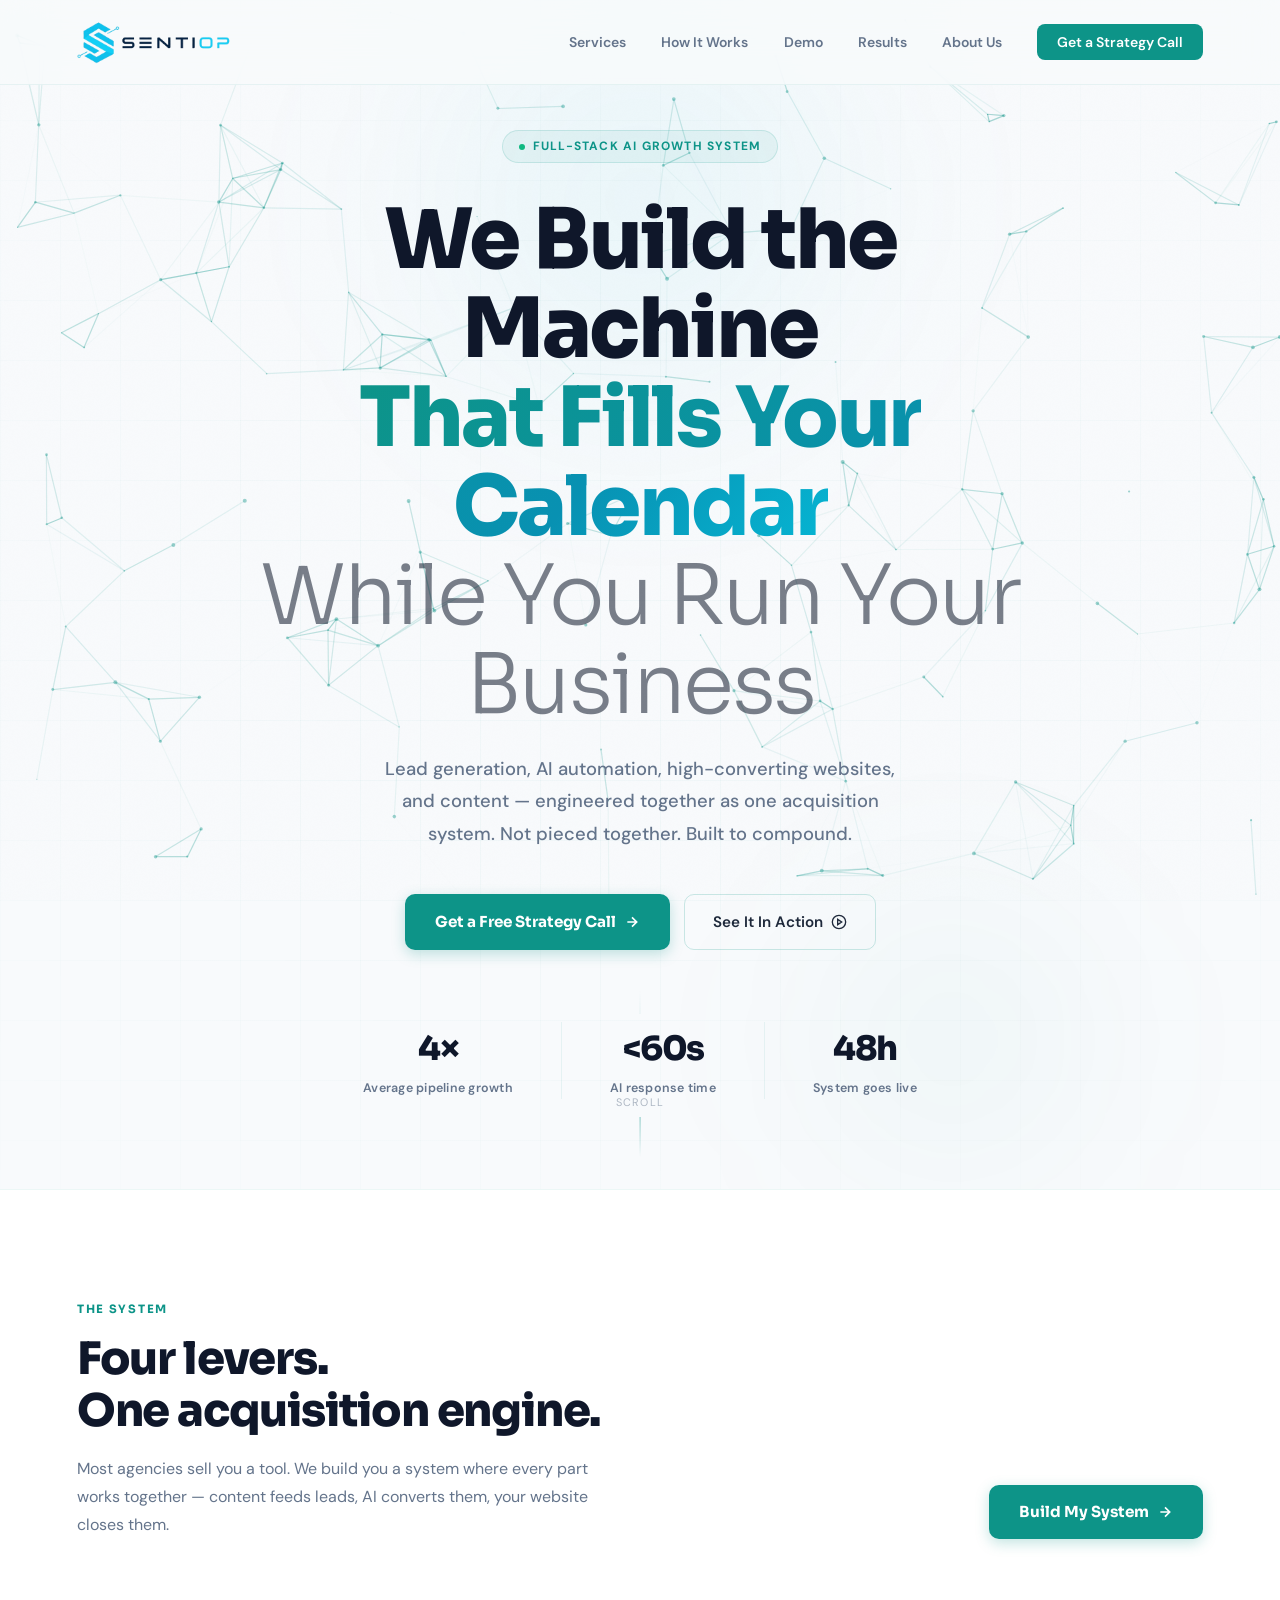
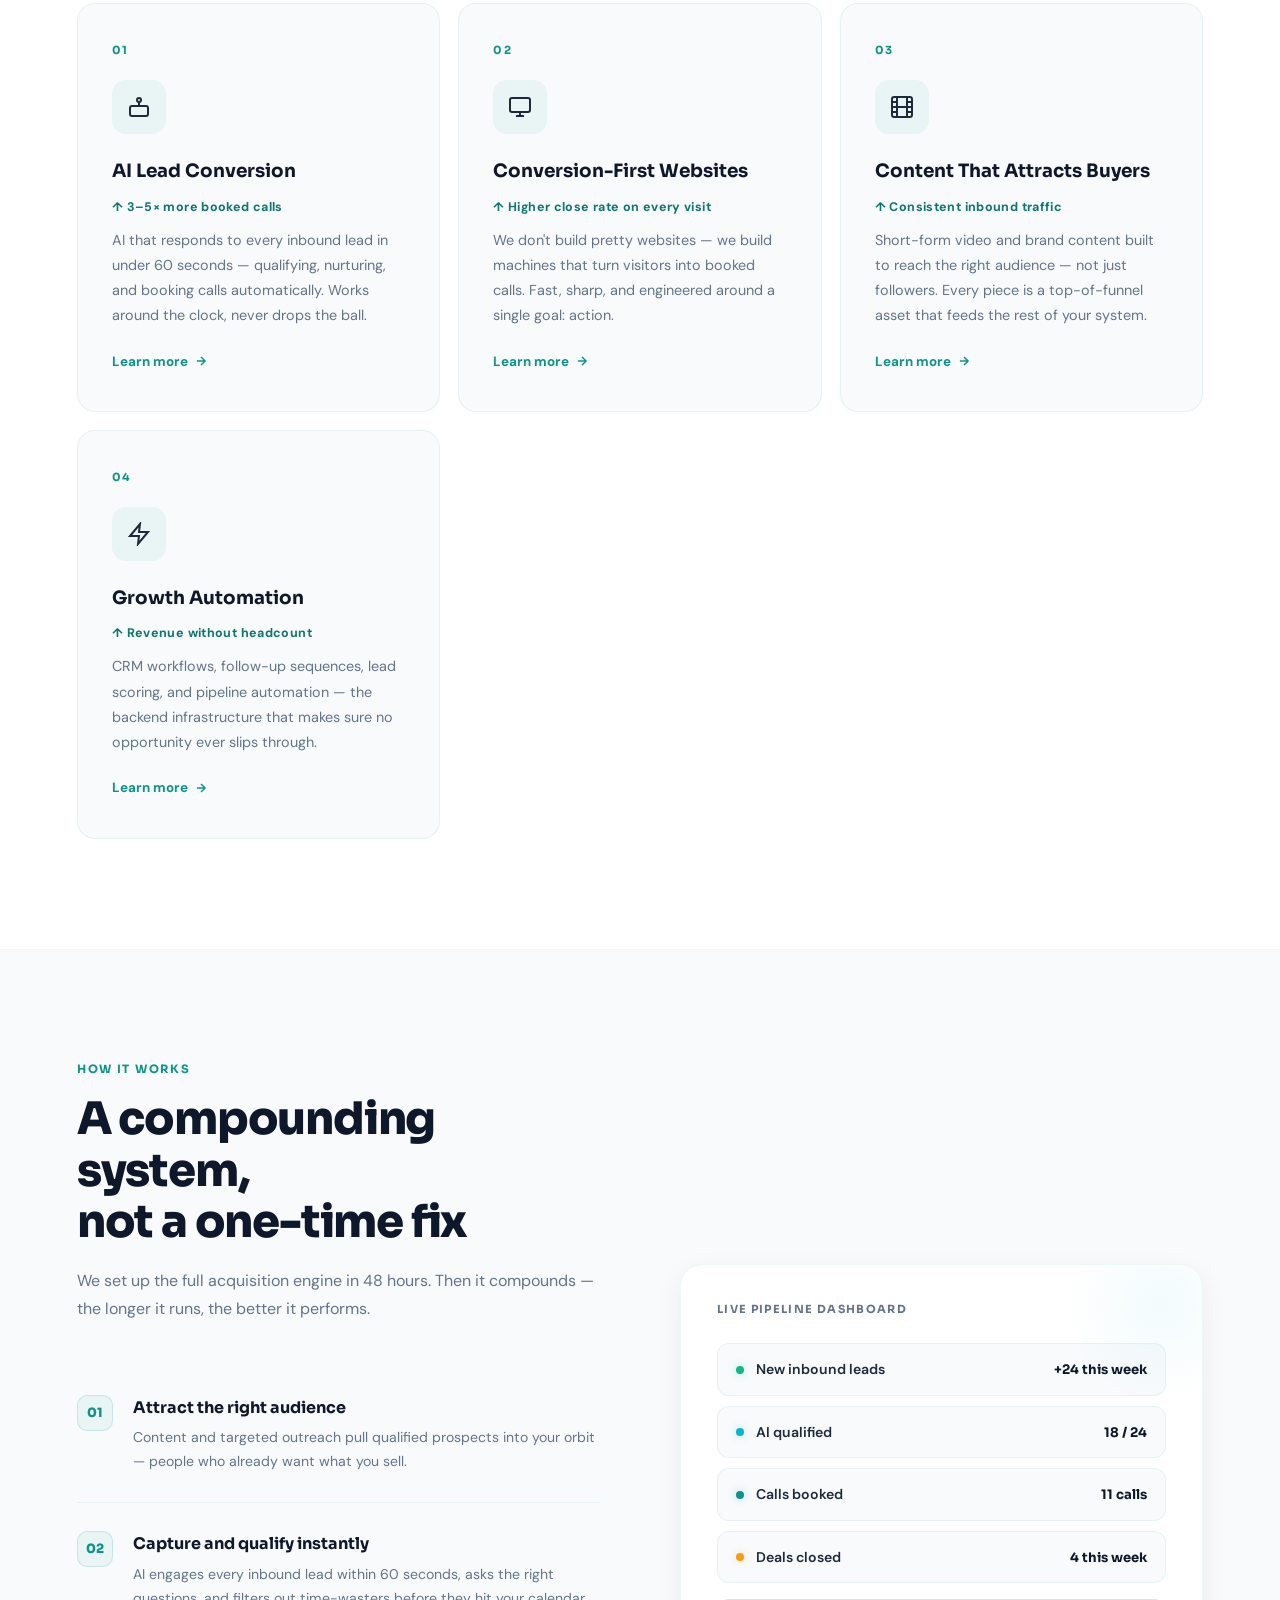
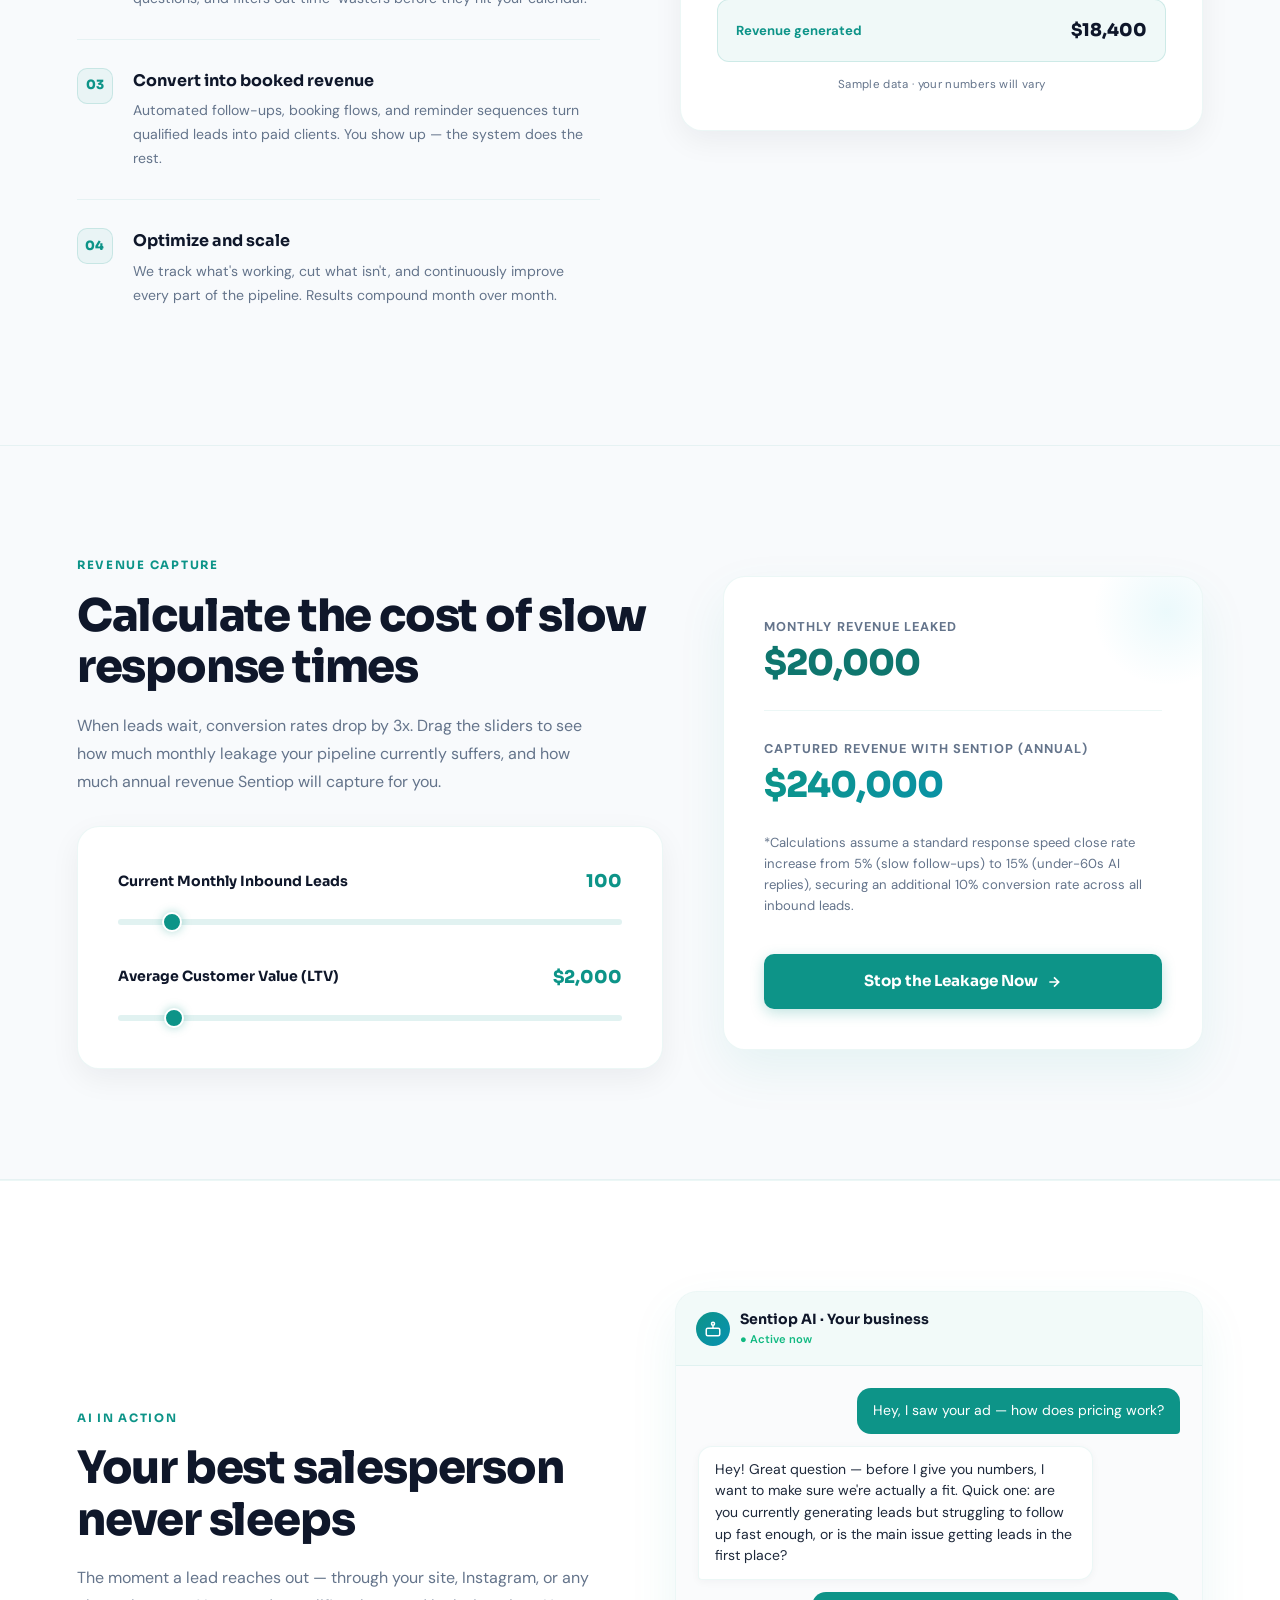
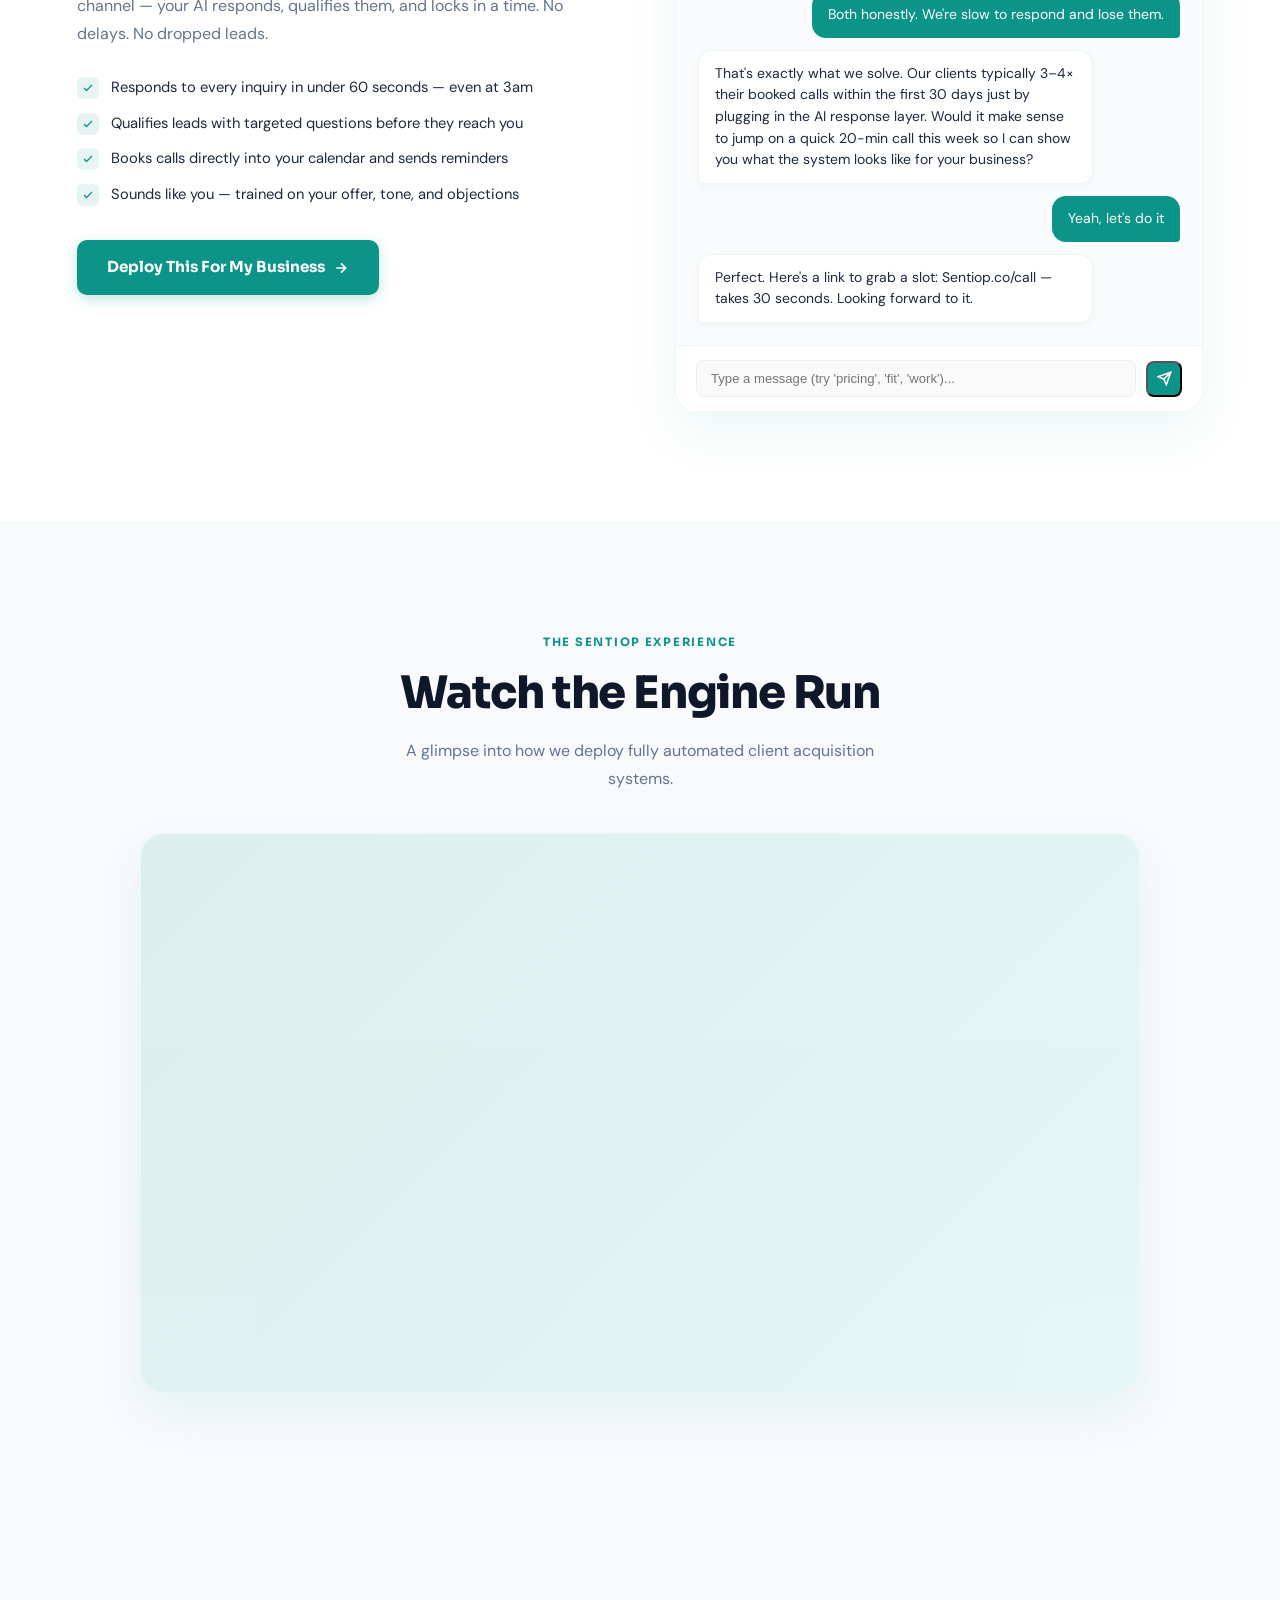
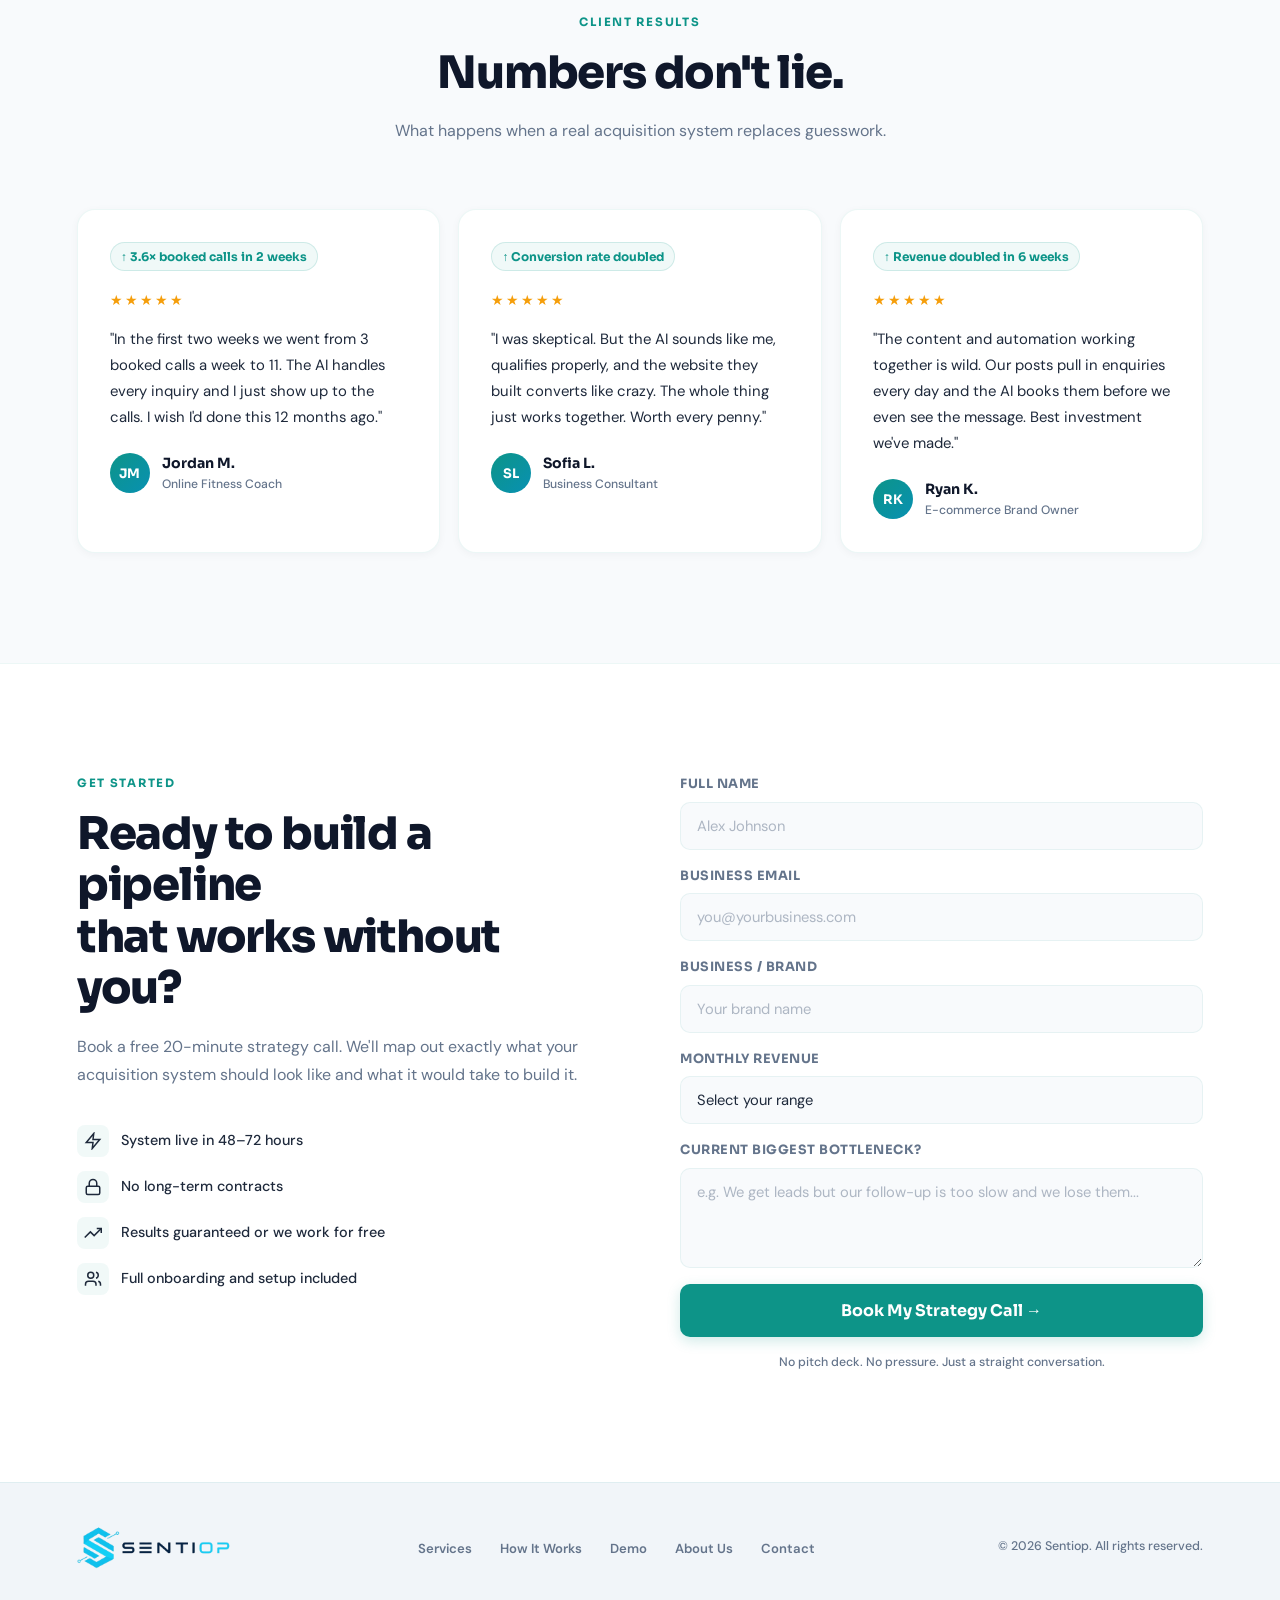
==== commit 735aa60f: "Add Sentiop promo video to website - auto-plays in lightbox modal" ====
--- a/html/index.html
+++ b/html/index.html
@@ -522,12 +522,18 @@
     <div class="video-modal-content">
       <button class="video-modal-close" id="videoModalCloseBtn" aria-label="Close video">✕</button>
       <div class="video-frame-container">
-        <!-- AI Video goes here -->
-        <div class="video-placeholder-text">
-          <svg width="48" height="48" fill="none" stroke="currentColor" stroke-width="2" viewBox="0 0 24 24" style="margin-bottom: 12px; opacity: 0.5;"><polygon points="5 3 19 12 5 21 5 3"/></svg>
-          <div>SaaS Promo Video Plays Here</div>
-          <div style="font-size: 0.9rem; opacity: 0.6; margin-top: 8px;">Replace with your AI generated MP4</div>
-        </div>
+        <!-- Sentiop Promo Video -->
+        <video
+          id="promoVideo"
+          controls
+          playsinline
+          preload="metadata"
+          style="width:100%; max-height:80vh; border-radius:12px; display:block;"
+        >
+          <source src="../assets/video/sentiop-promo.mov" type="video/quicktime">
+          <source src="../assets/video/sentiop-promo.mov" type="video/mp4">
+          Your browser does not support the video tag.
+        </video>
       </div>
     </div>
   </div>
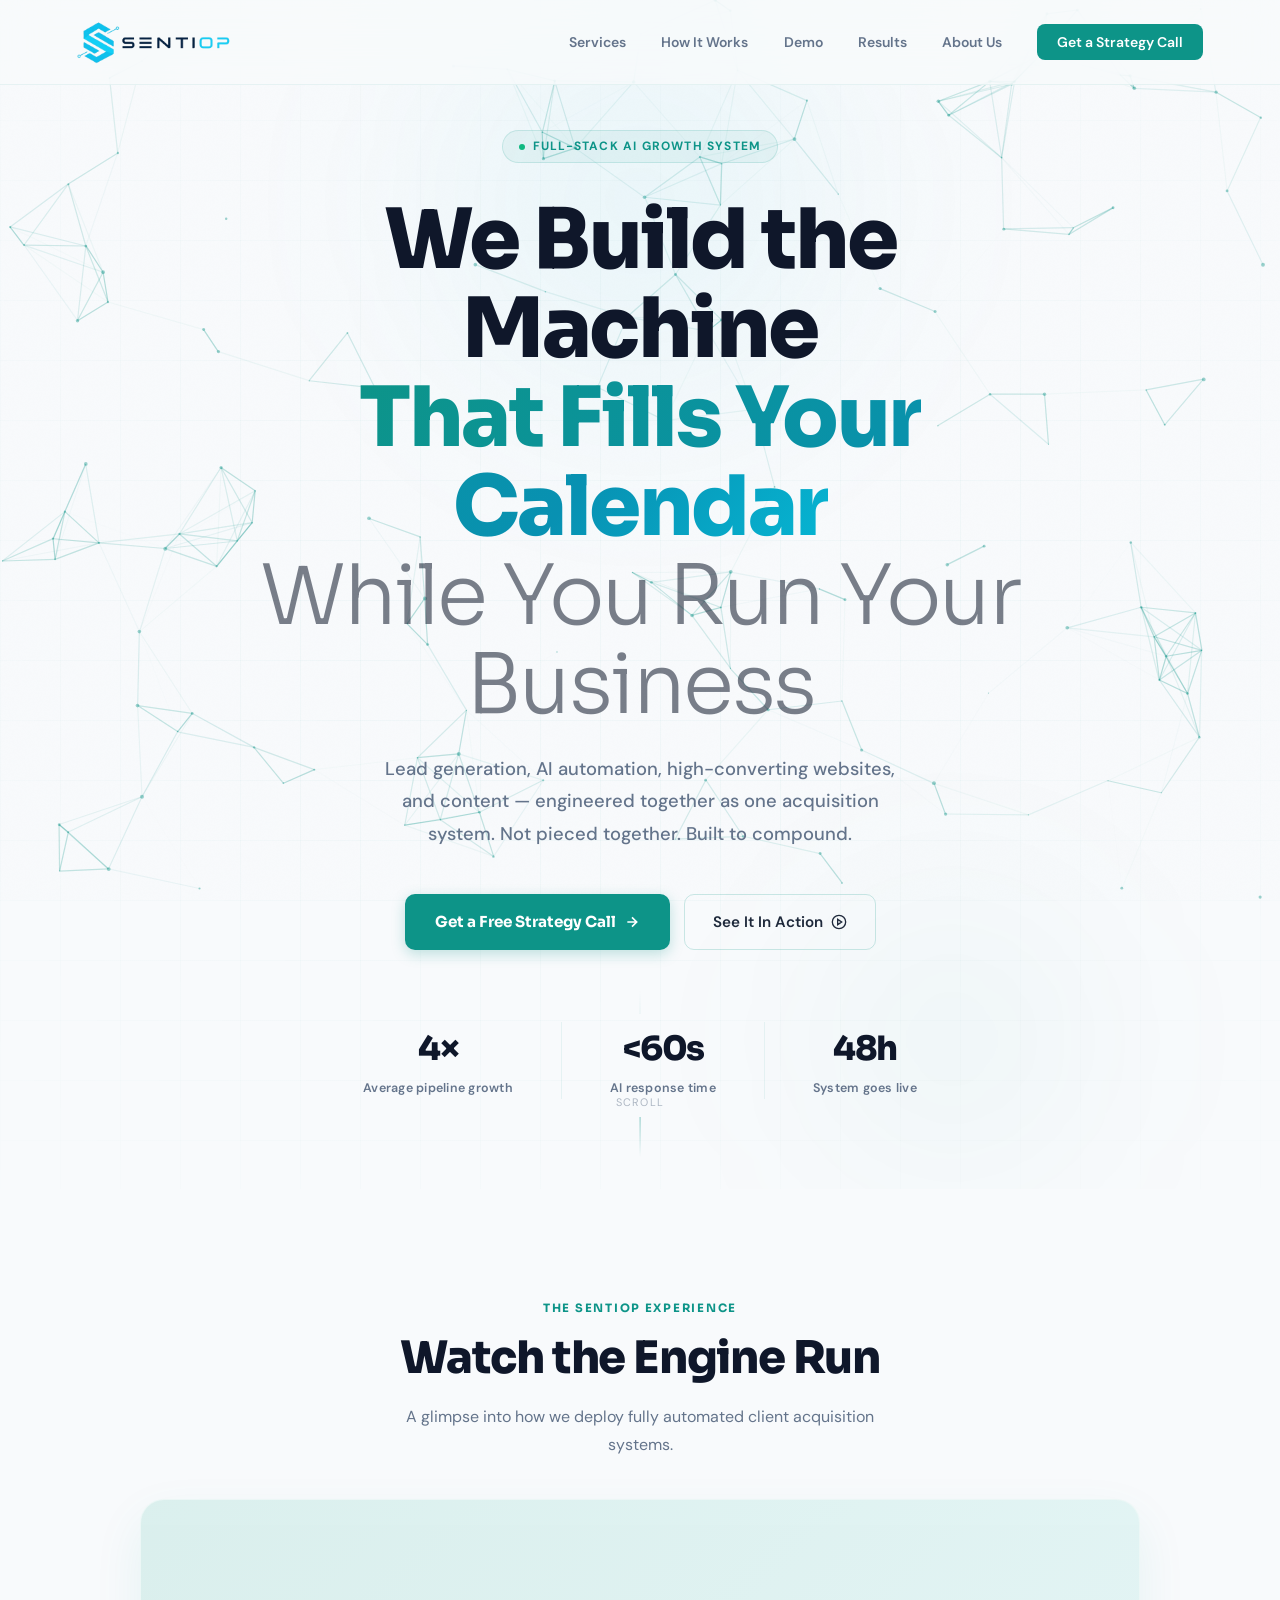
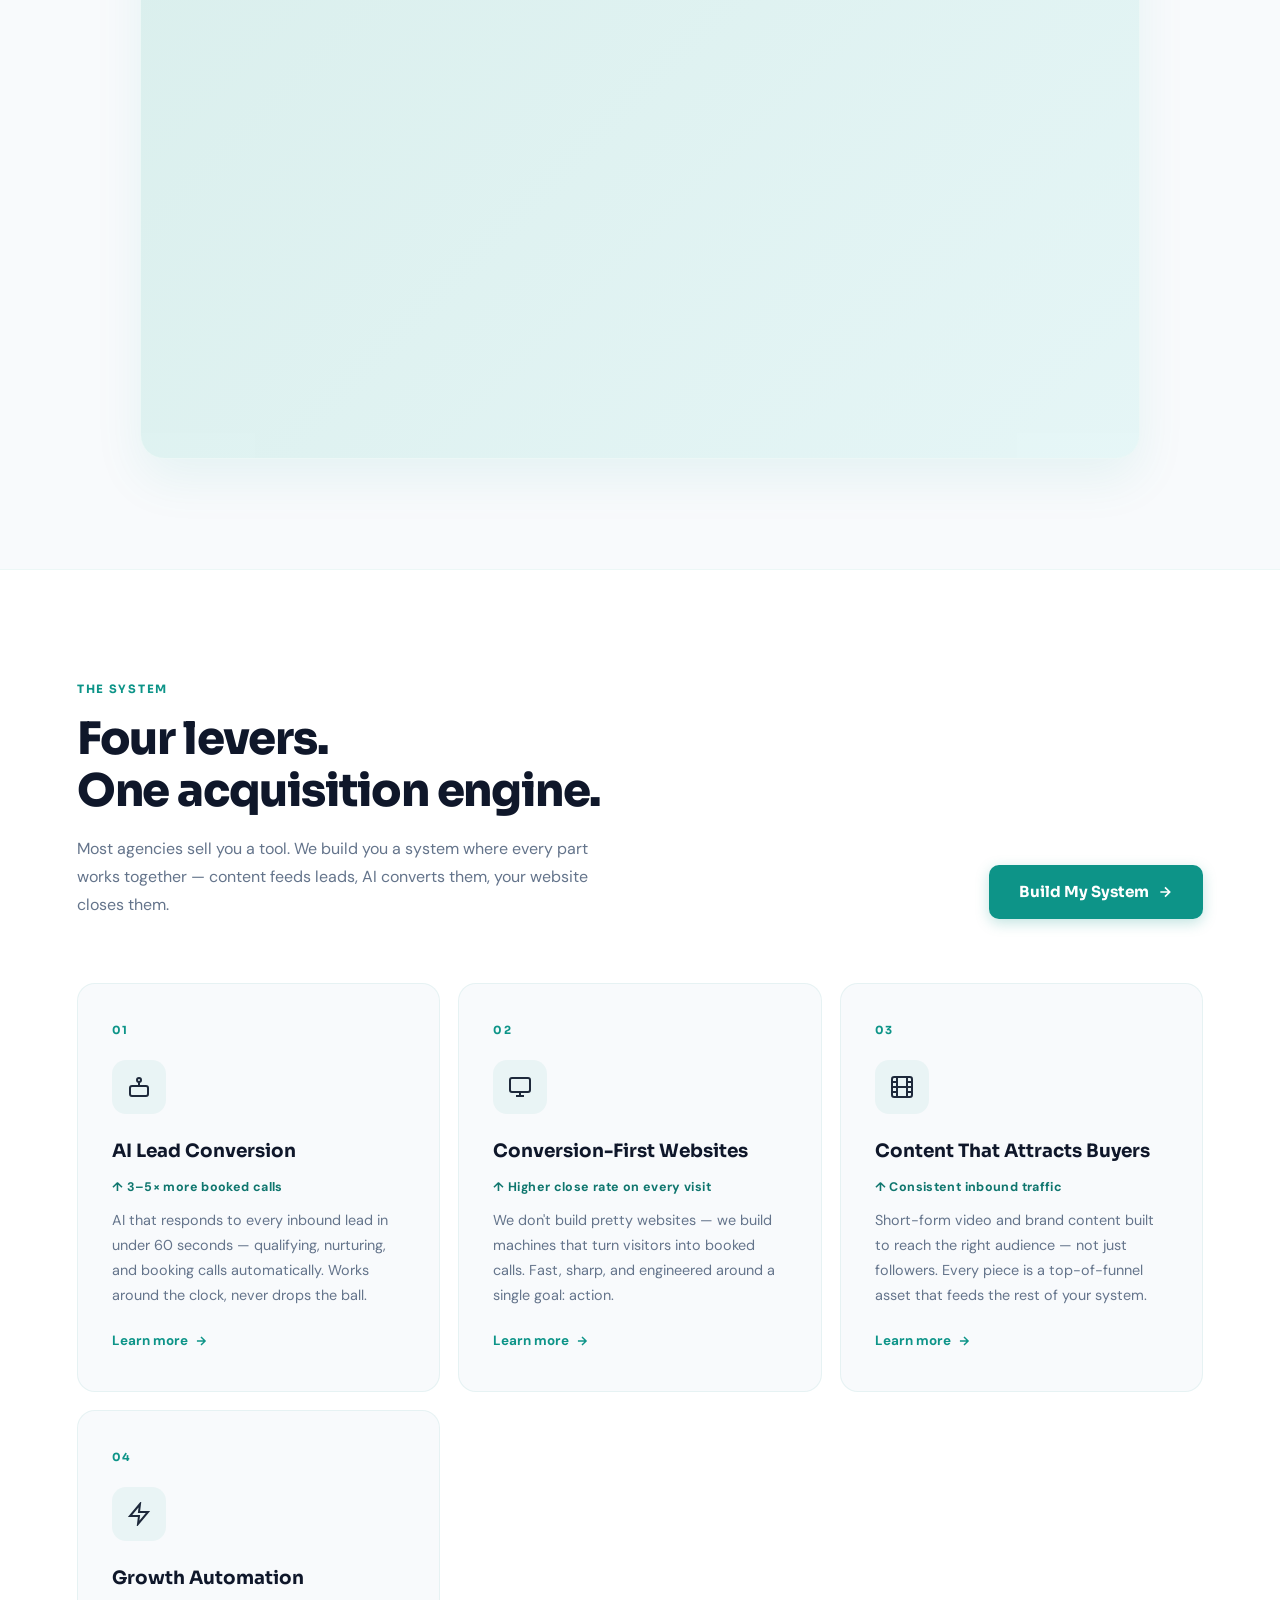
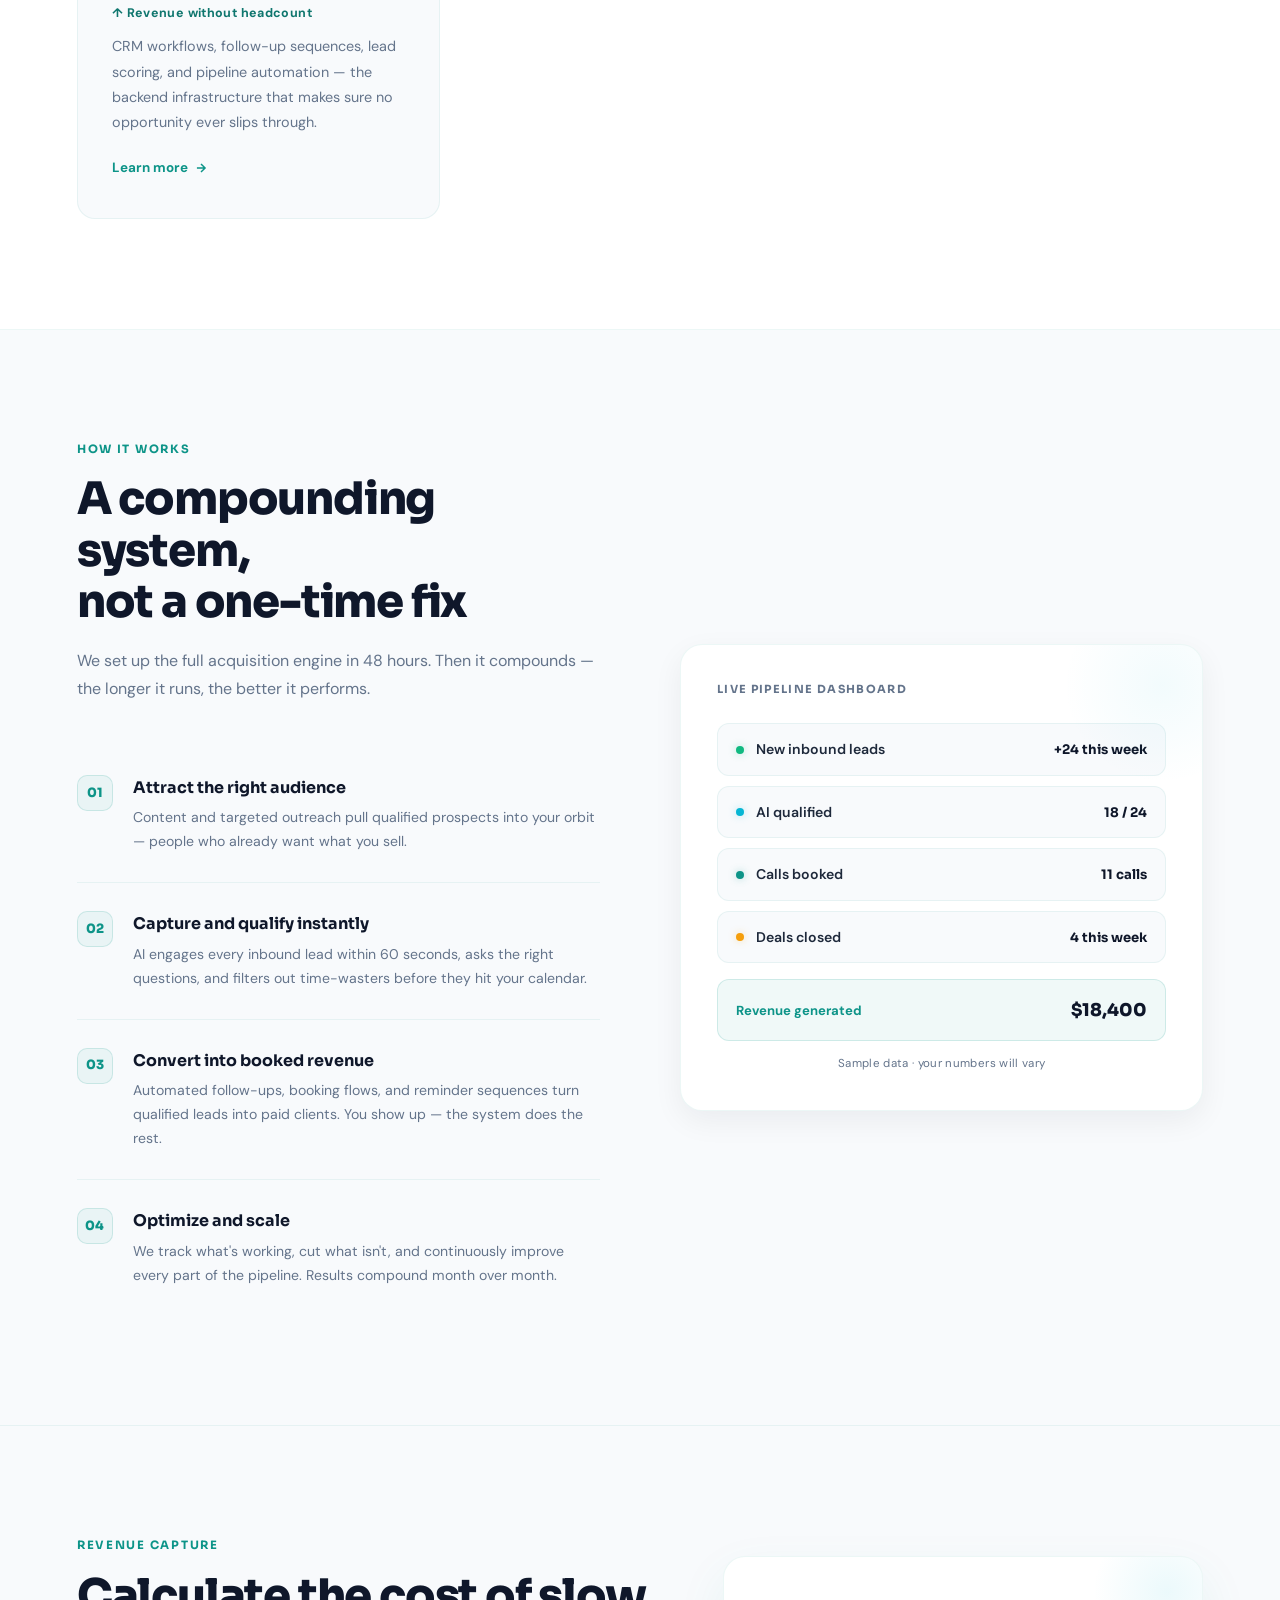
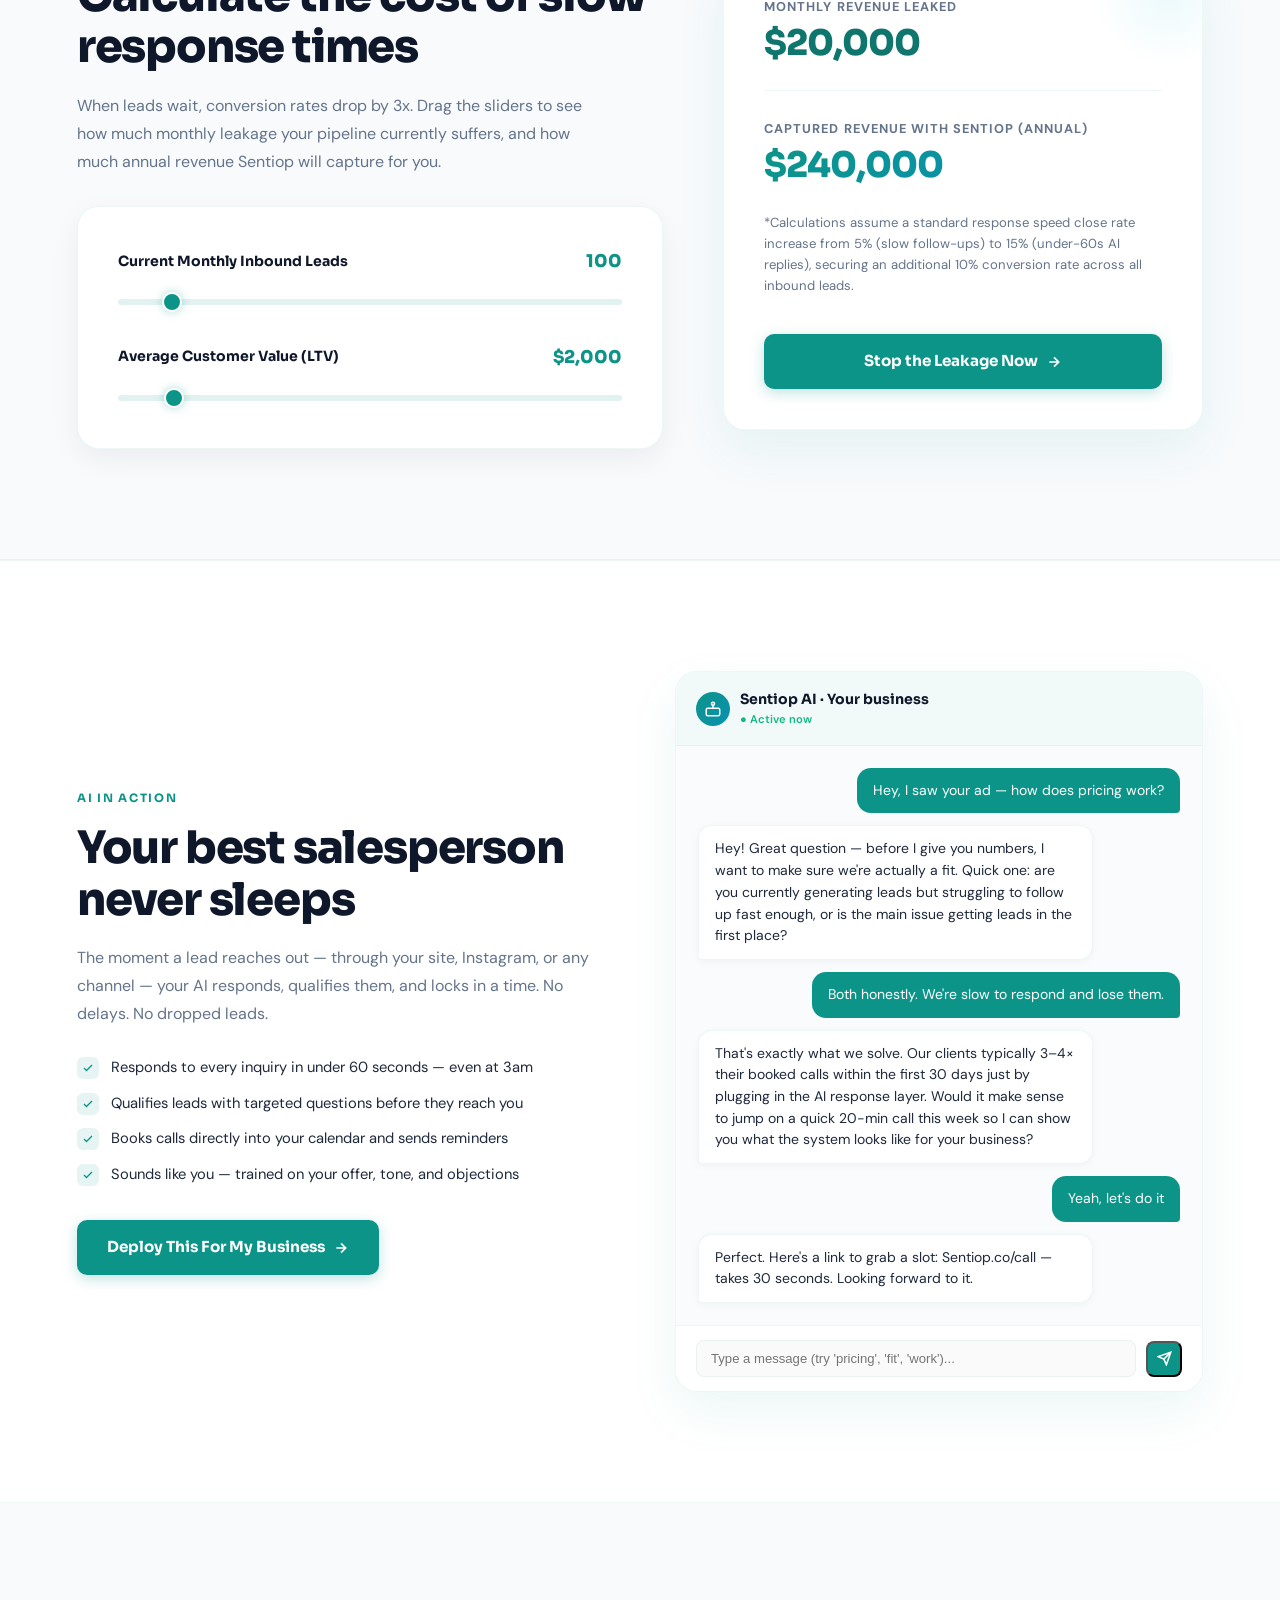
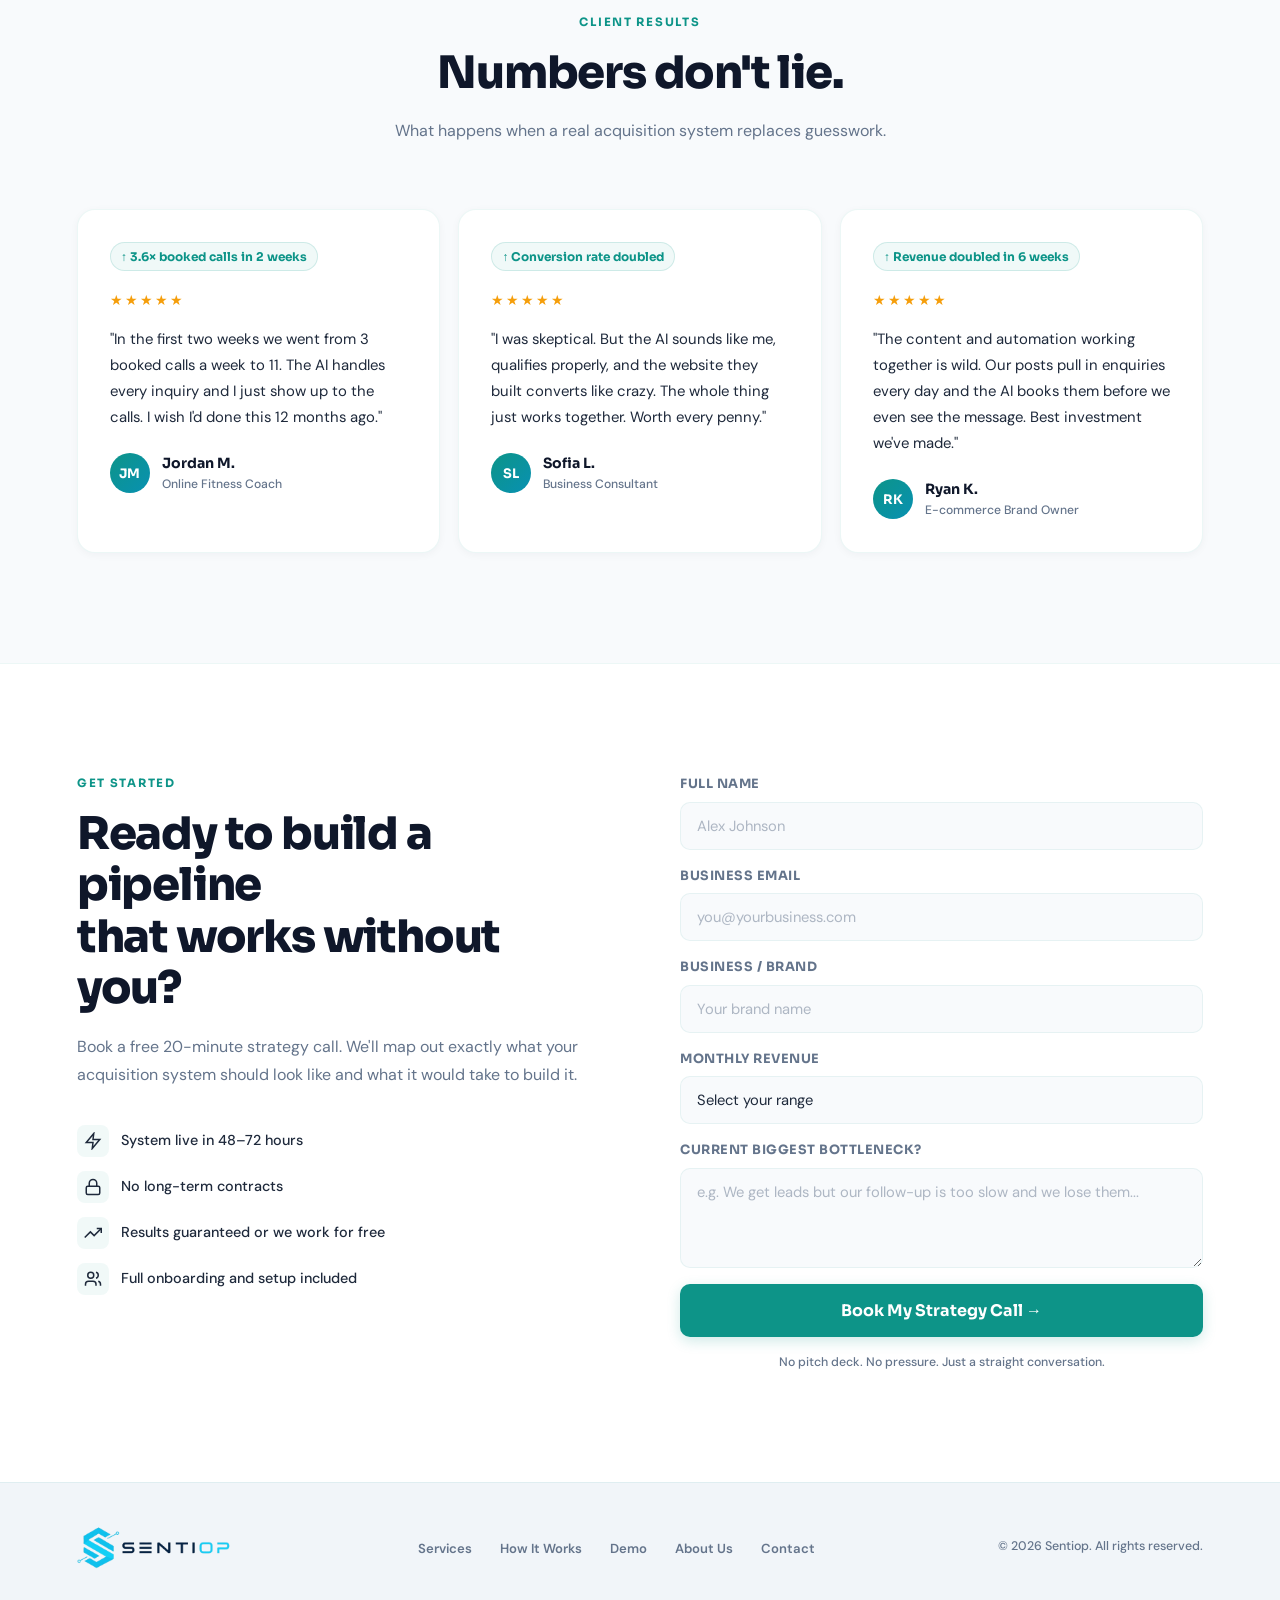
==== commit b3027f56: "Move video section to position 2 - right after hero" ====
--- a/html/index.html
+++ b/html/index.html
@@ -119,6 +119,21 @@
       </div>
     </section>
 
+    <!-- Video Showcase (Motion Interactive) -->
+    <section id="video-showcase" class="section-pad">
+      <div class="video-intro fade-up" style="text-align:center; margin-bottom: 40px;">
+        <p class="section-label">The Sentiop Experience</p>
+        <h2 class="section-title">Watch the Engine Run</h2>
+        <p class="section-sub" style="margin: 0 auto;">A glimpse into how we deploy fully automated client acquisition systems.</p>
+      </div>
+      <div class="video-container fade-up fade-up-d2" id="videoContainer">
+        <div class="video-cover"></div>
+        <div class="custom-play-cursor" id="customPlayCursor">
+          <svg width="24" height="24" fill="currentColor" viewBox="0 0 24 24"><path d="M8 5v14l11-7z"/></svg>
+        </div>
+      </div>
+    </section>
+
     <!-- Services -->
     <section id="services" class="section-pad">
       <div class="services-intro">
@@ -372,20 +387,6 @@
       </div>
     </section>
 
-    <!-- Video Showcase (Motion Interactive) -->
-    <section id="video-showcase" class="section-pad">
-      <div class="video-intro fade-up" style="text-align:center; margin-bottom: 40px;">
-        <p class="section-label">The Sentiop Experience</p>
-        <h2 class="section-title">Watch the Engine Run</h2>
-        <p class="section-sub" style="margin: 0 auto;">A glimpse into how we deploy fully automated client acquisition systems.</p>
-      </div>
-      <div class="video-container fade-up fade-up-d2" id="videoContainer">
-        <div class="video-cover"></div>
-        <div class="custom-play-cursor" id="customPlayCursor">
-          <svg width="24" height="24" fill="currentColor" viewBox="0 0 24 24"><path d="M8 5v14l11-7z"/></svg>
-        </div>
-      </div>
-    </section>
 
     <!-- Testimonials -->
     <section id="testimonials" class="section-pad">
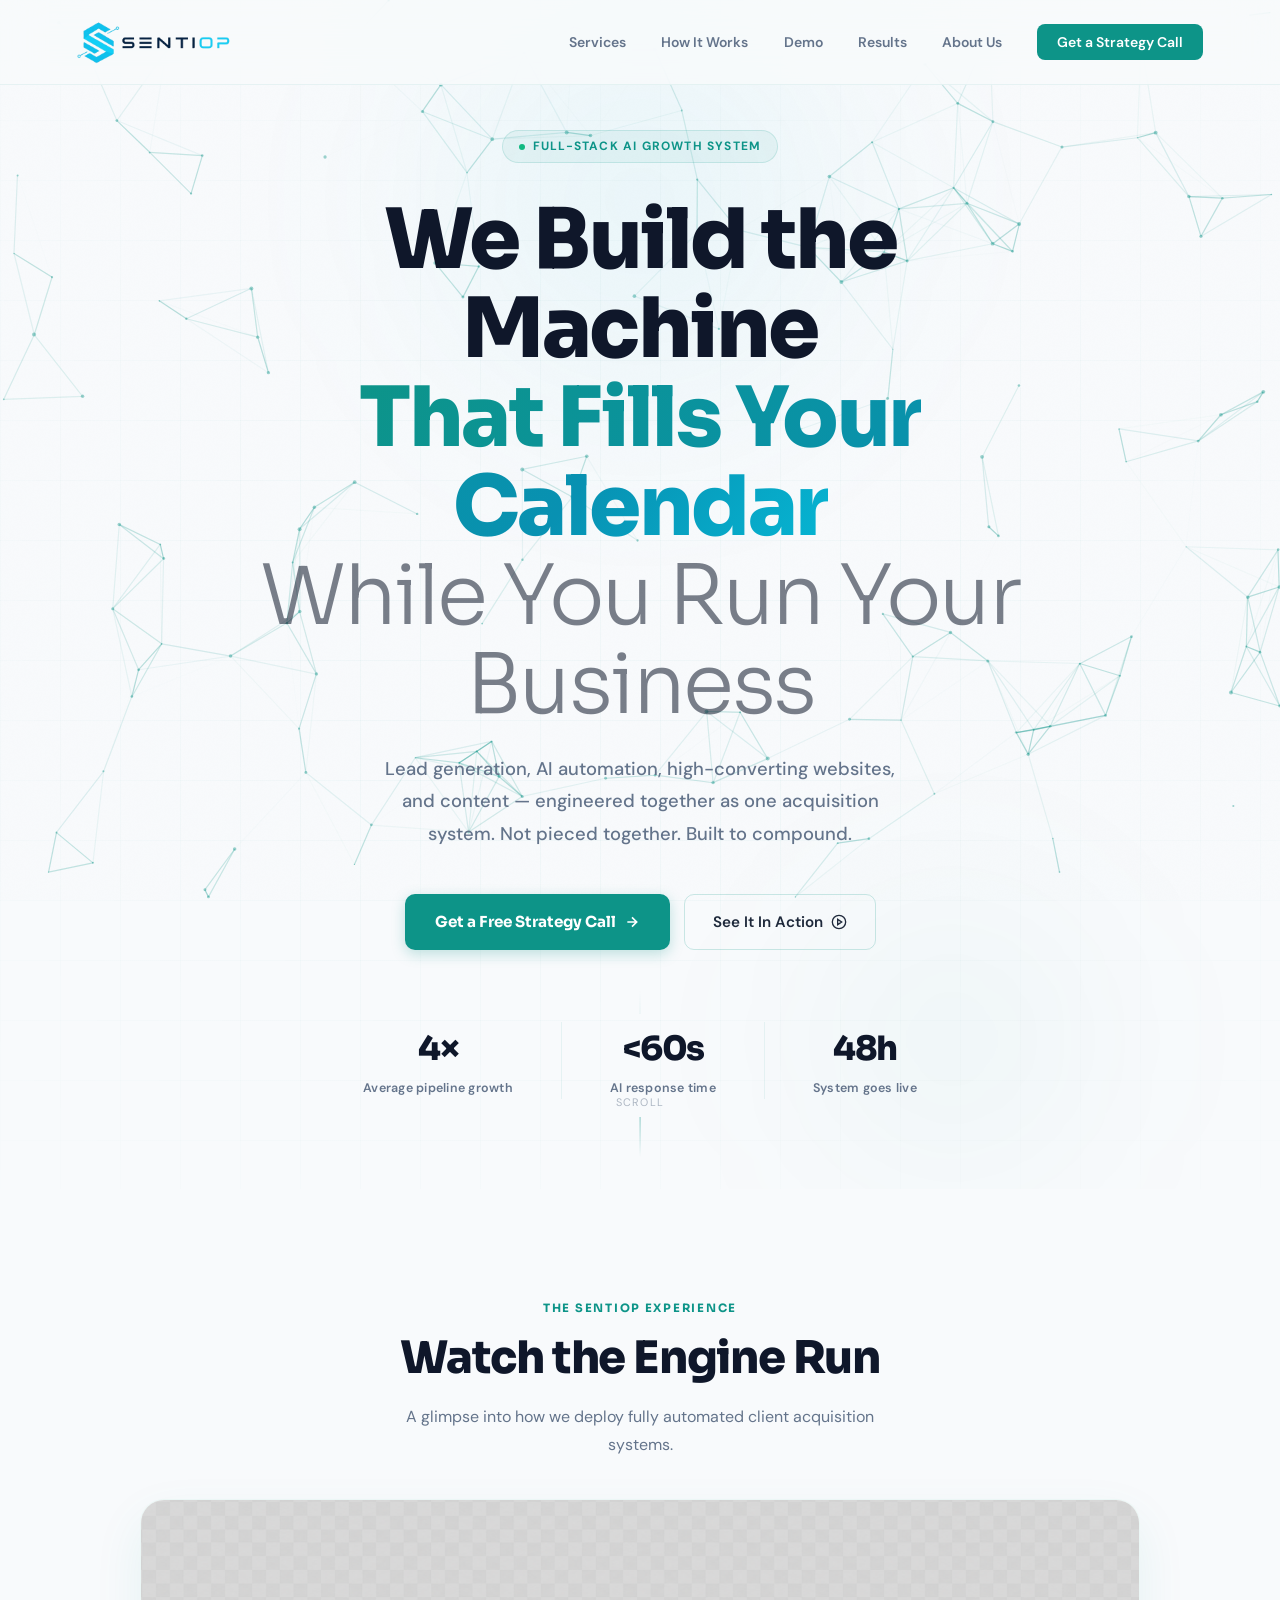
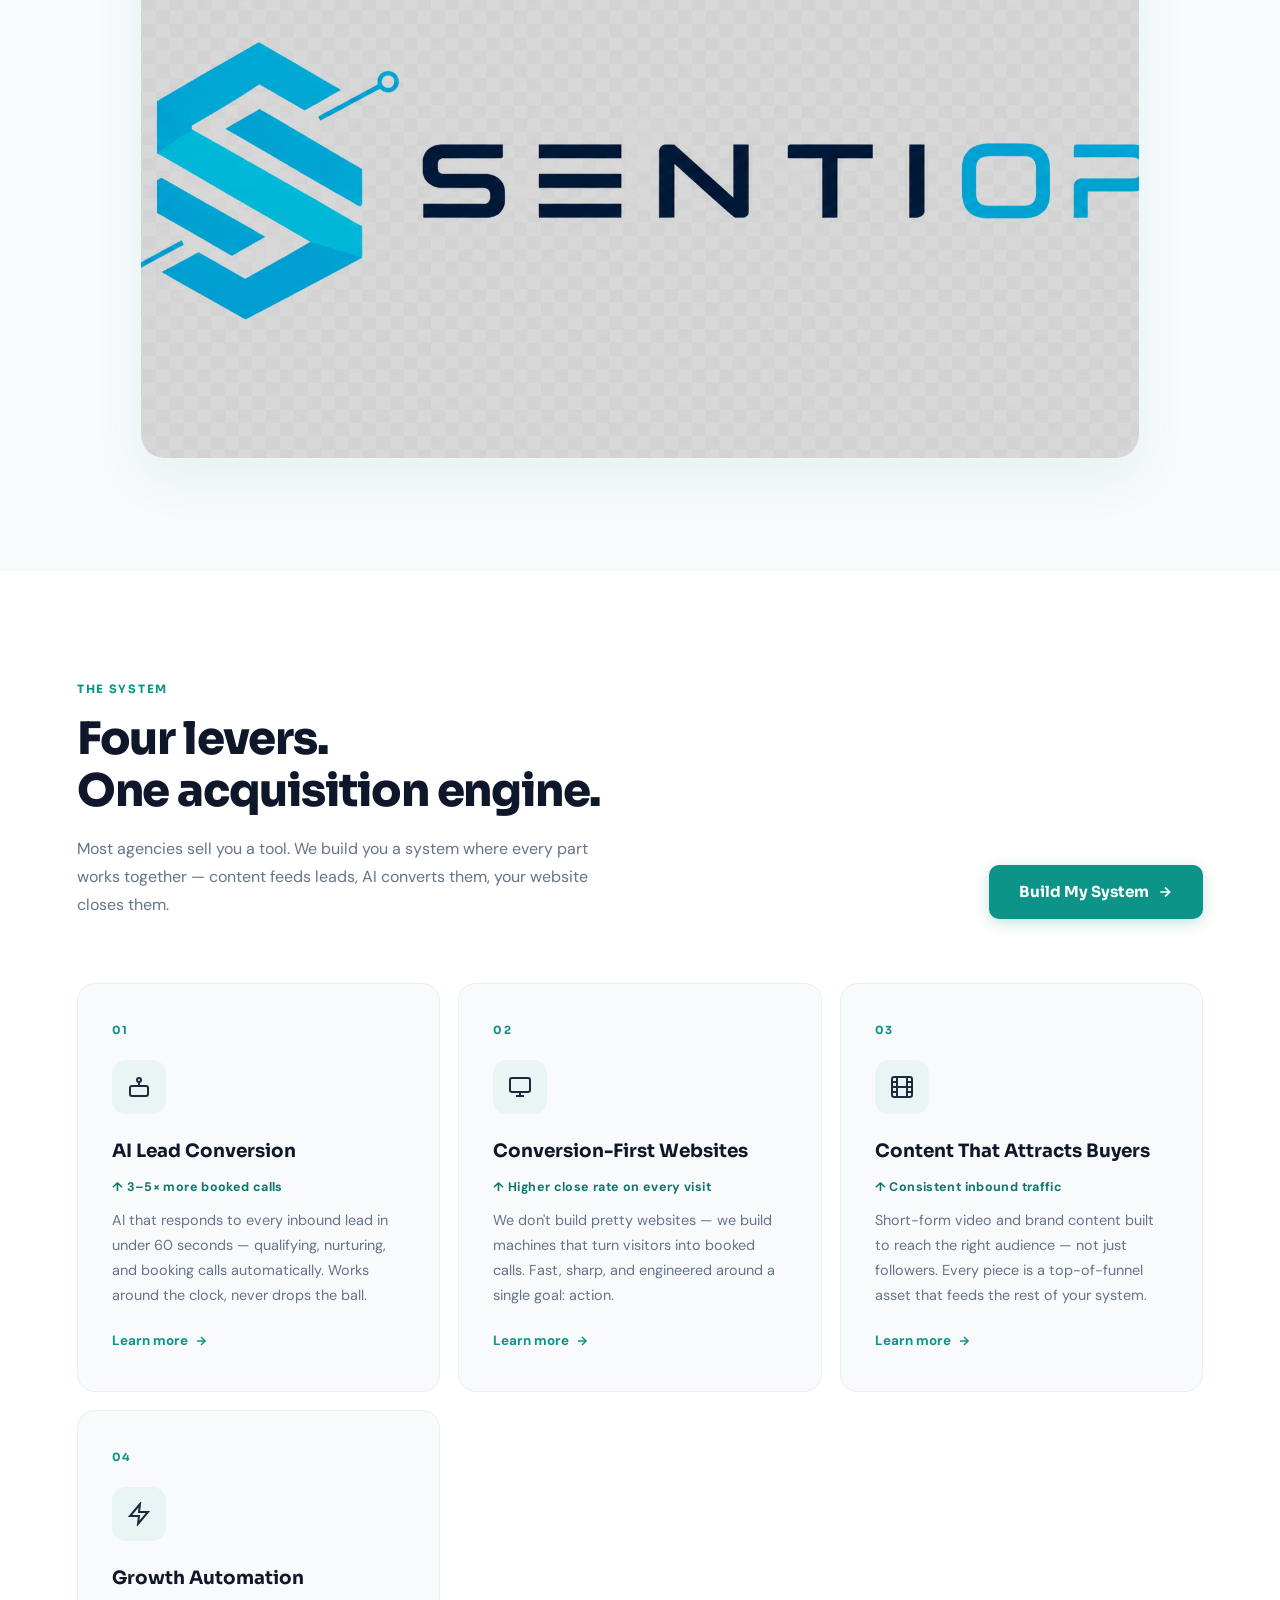
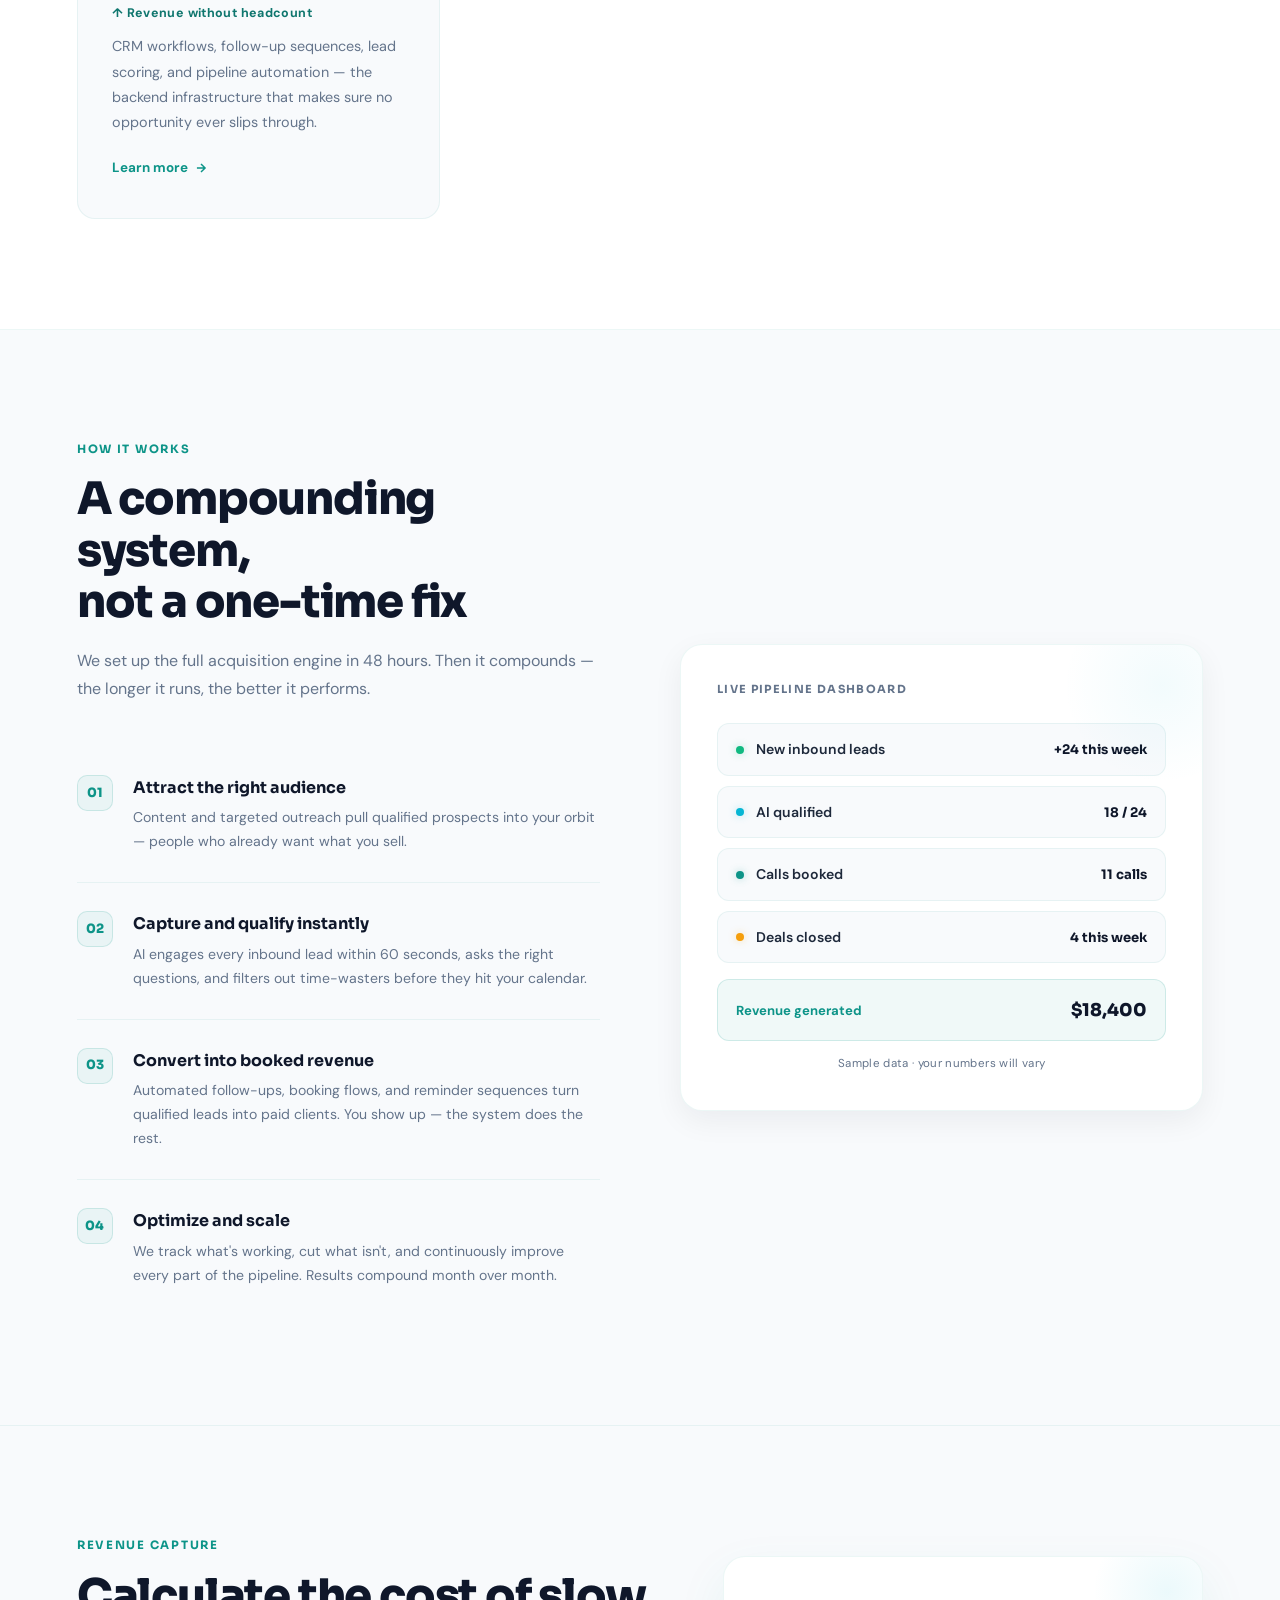
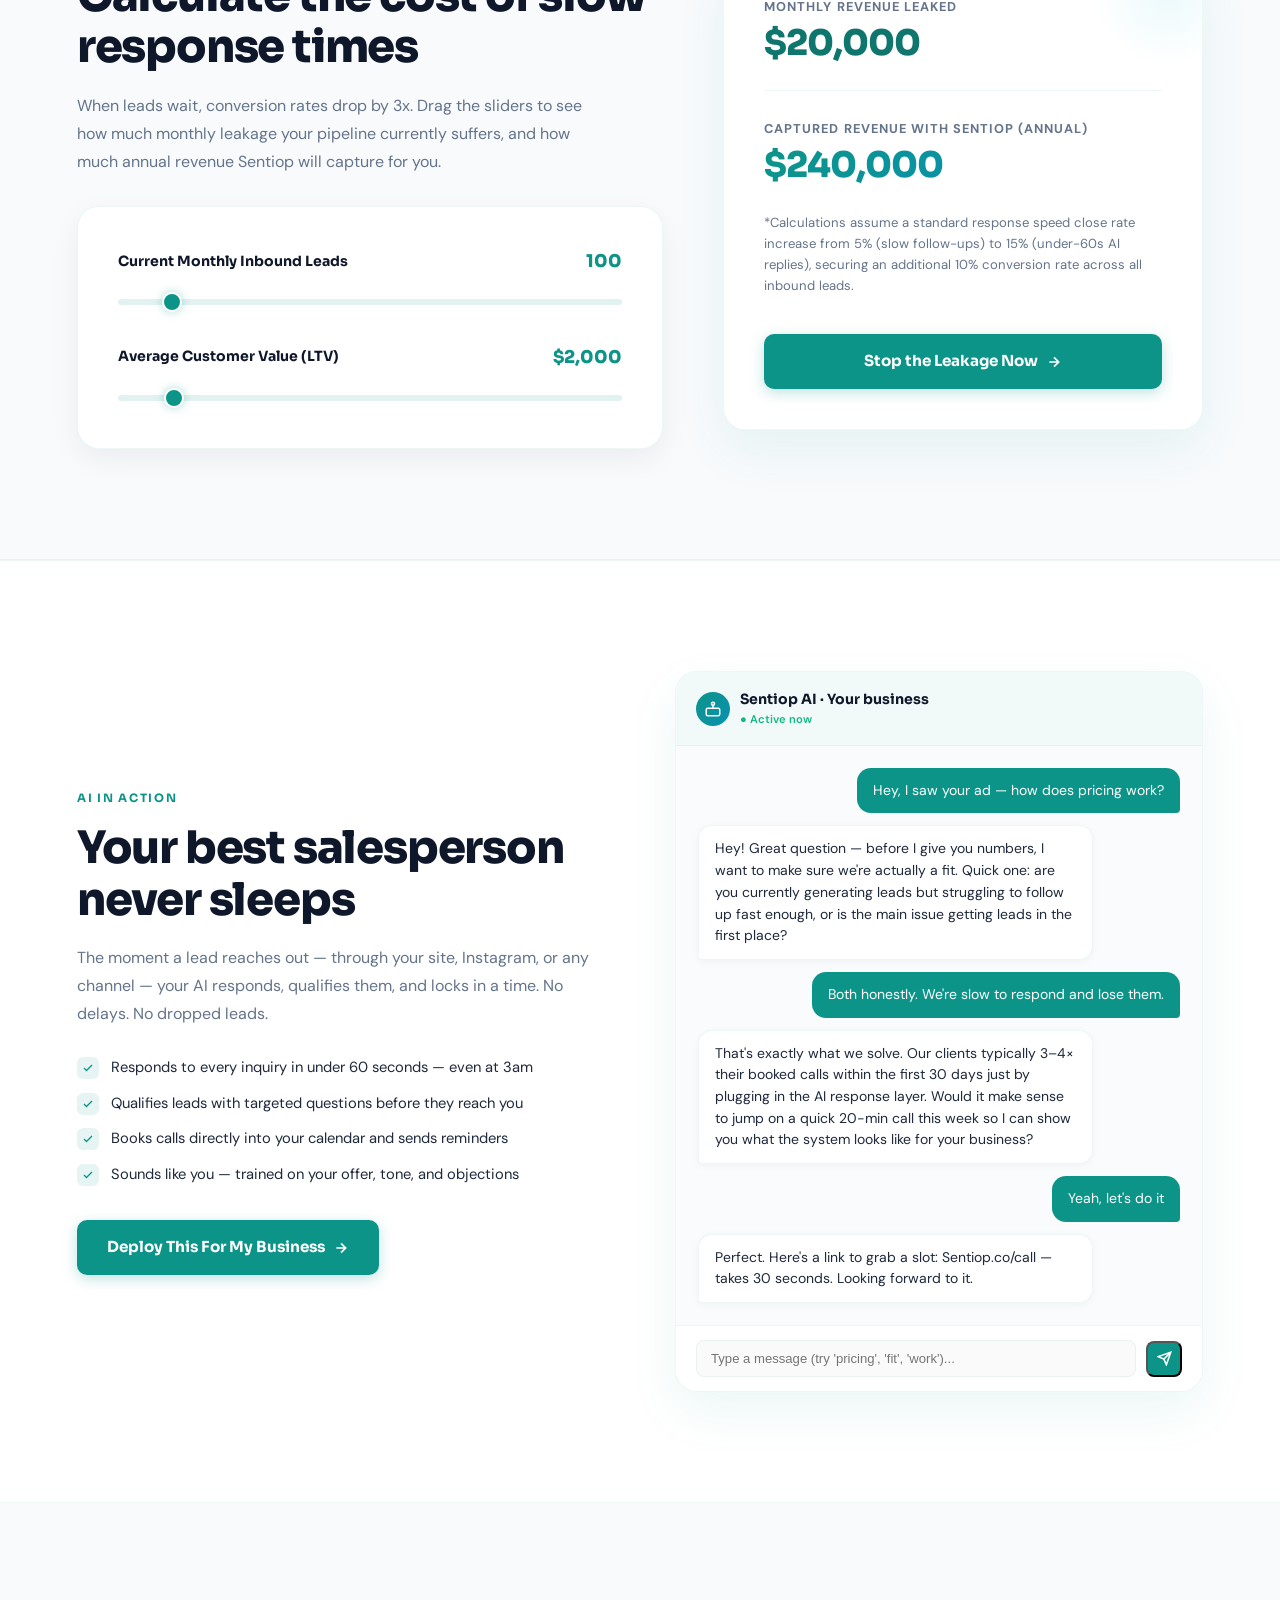
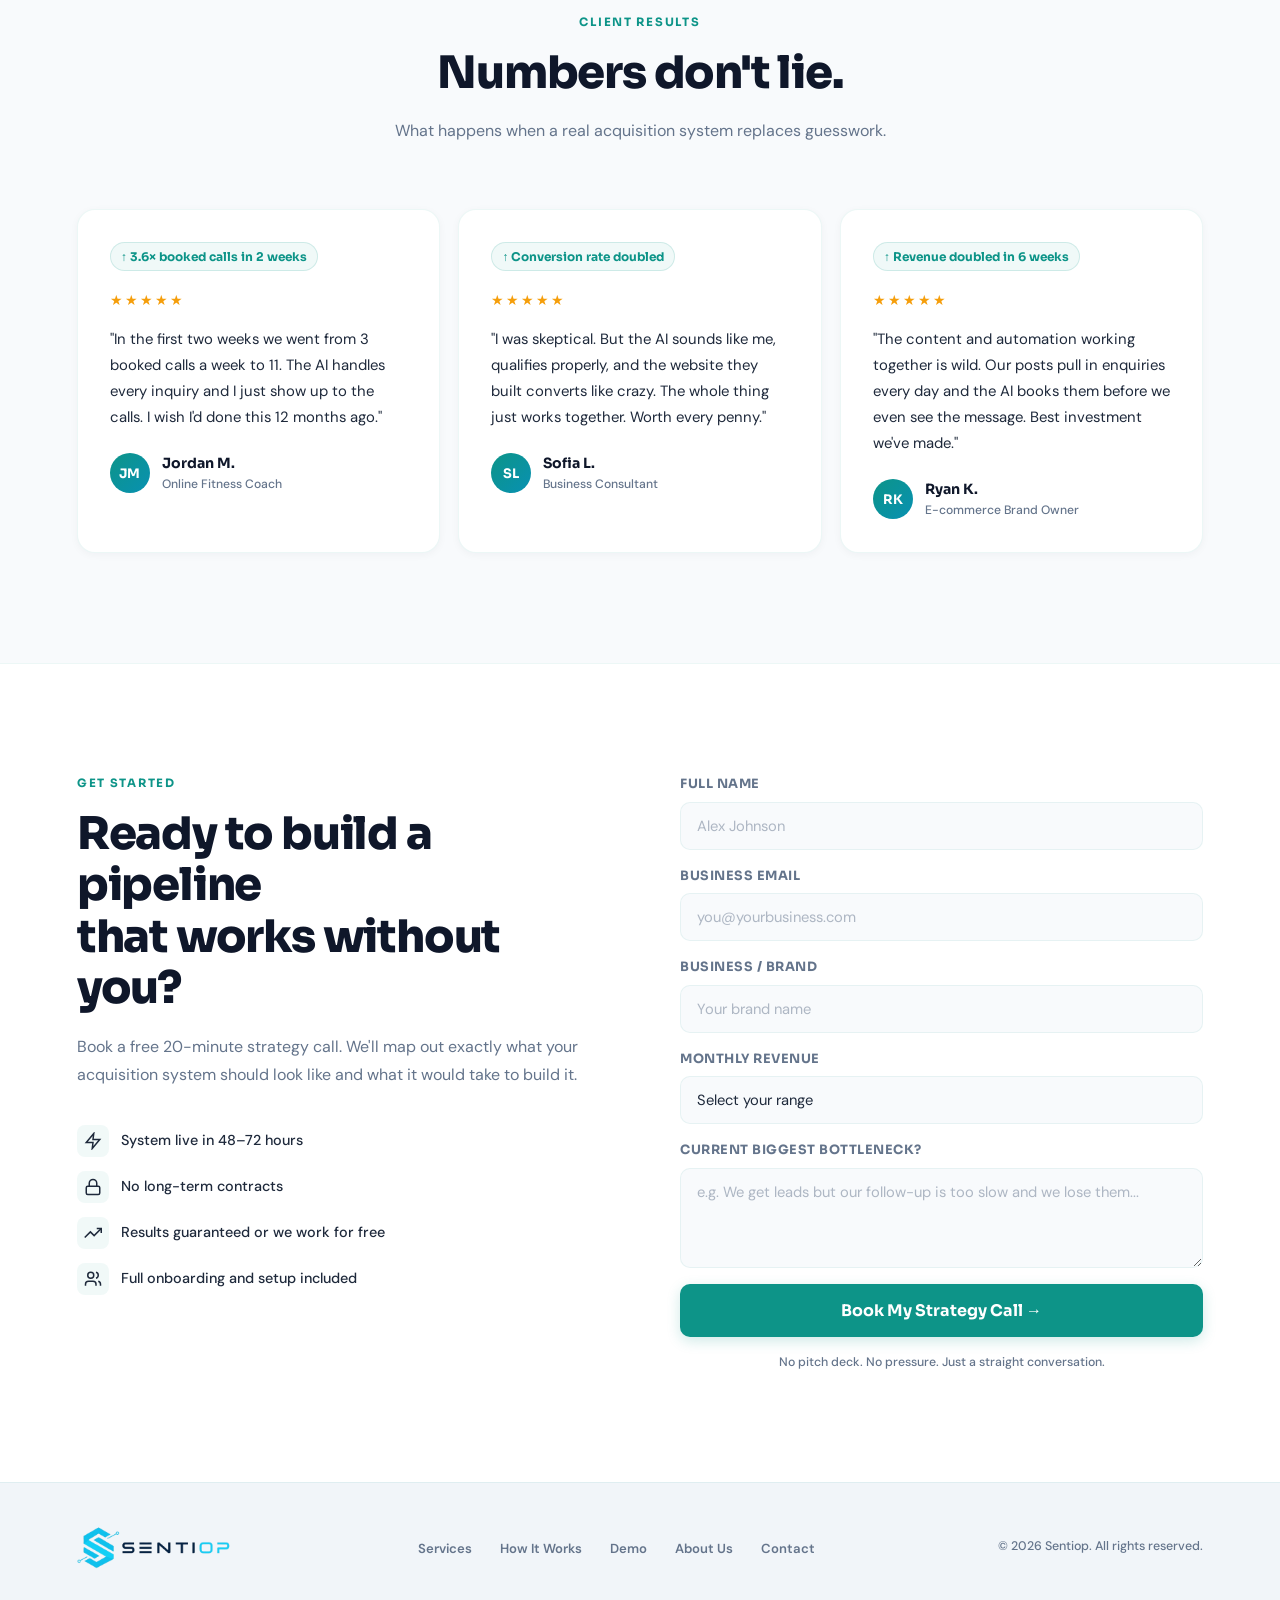
==== commit 984435dc: "Fix video thumbnail: use img tag instead of CSS background, always visible" ====
--- a/html/index.html
+++ b/html/index.html
@@ -126,10 +126,16 @@
         <h2 class="section-title">Watch the Engine Run</h2>
         <p class="section-sub" style="margin: 0 auto;">A glimpse into how we deploy fully automated client acquisition systems.</p>
       </div>
-      <div class="video-container fade-up fade-up-d2" id="videoContainer">
-        <div class="video-cover"></div>
-        <div class="custom-play-cursor" id="customPlayCursor">
-          <svg width="24" height="24" fill="currentColor" viewBox="0 0 24 24"><path d="M8 5v14l11-7z"/></svg>
+      <div class="video-container" id="videoContainer">
+        <img
+          src="../assets/images/video-thumbnail.png"
+          alt="Sentiop - Watch the Engine Run"
+          class="video-thumb-img"
+        />
+        <div class="video-play-overlay">
+          <div class="custom-play-cursor" id="customPlayCursor">
+            <svg width="28" height="28" fill="currentColor" viewBox="0 0 24 24"><path d="M8 5v14l11-7z"/></svg>
+          </div>
         </div>
       </div>
     </section>
--- a/css/style.css
+++ b/css/style.css
@@ -1124,18 +1124,33 @@
   cursor: none; /* Hide default cursor when hovering */
 }
 
-.video-cover {
+.video-thumb-img {
   width: 100%;
   height: 100%;
-  background: linear-gradient(135deg, rgba(13, 148, 136, 0.1), rgba(6, 182, 212, 0.05)),
-              url('data:image/svg+xml;utf8,<svg xmlns="http://www.w3.org/2000/svg" width="100" height="100" opacity="0.05"><rect width="100" height="100" fill="%230d9488"/></svg>') center/cover;
+  object-fit: cover;
+  object-position: center;
+  display: block;
   transition: transform 0.6s cubic-bezier(0.16, 1, 0.3, 1), filter 0.6s;
   transform: scale(1.02);
 }
 
-.video-container:hover .video-cover {
+.video-play-overlay {
+  position: absolute;
+  inset: 0;
+  display: flex;
+  align-items: center;
+  justify-content: center;
+  background: rgba(0,0,0,0.15);
+  transition: background 0.3s;
+}
+
+.video-container:hover .video-thumb-img {
   transform: scale(1);
-  filter: brightness(0.9);
+  filter: brightness(0.85);
+}
+
+.video-container:hover .video-play-overlay {
+  background: rgba(0,0,0,0.3);
 }
 
 .custom-play-cursor {
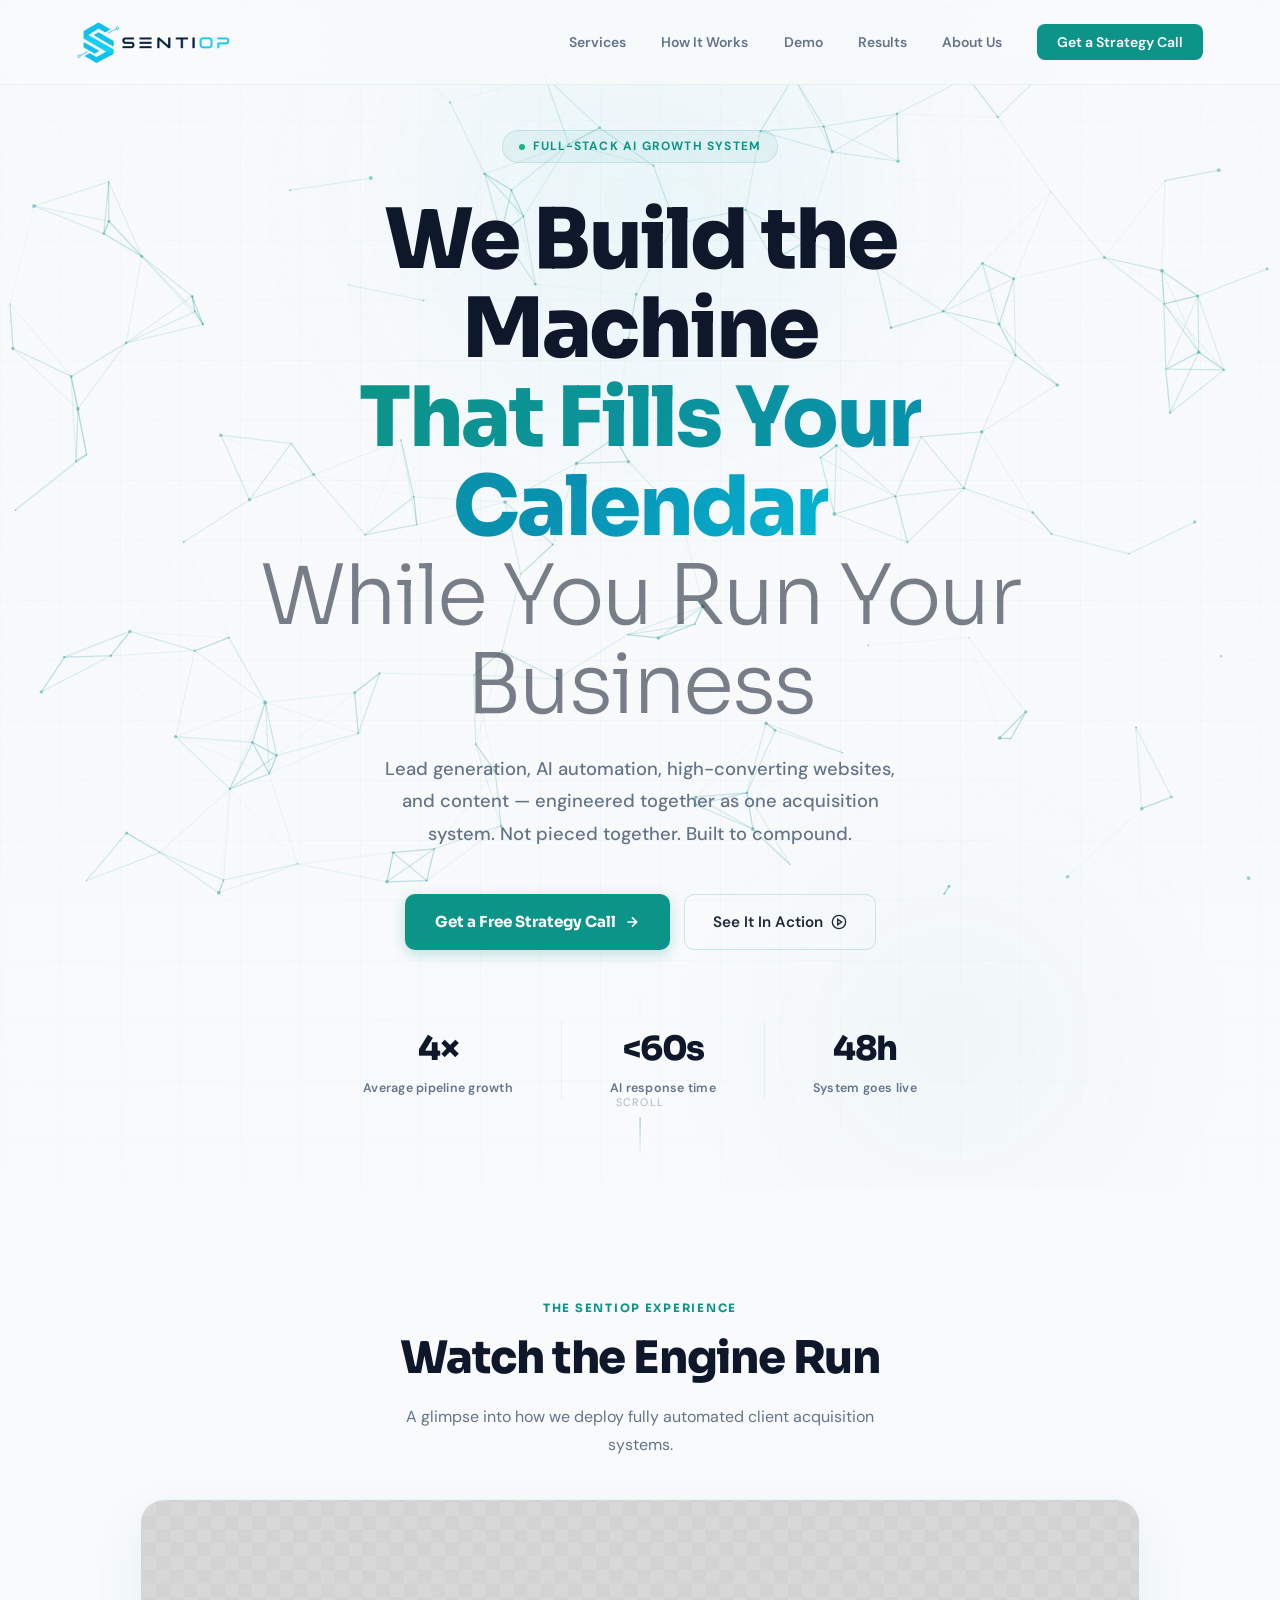
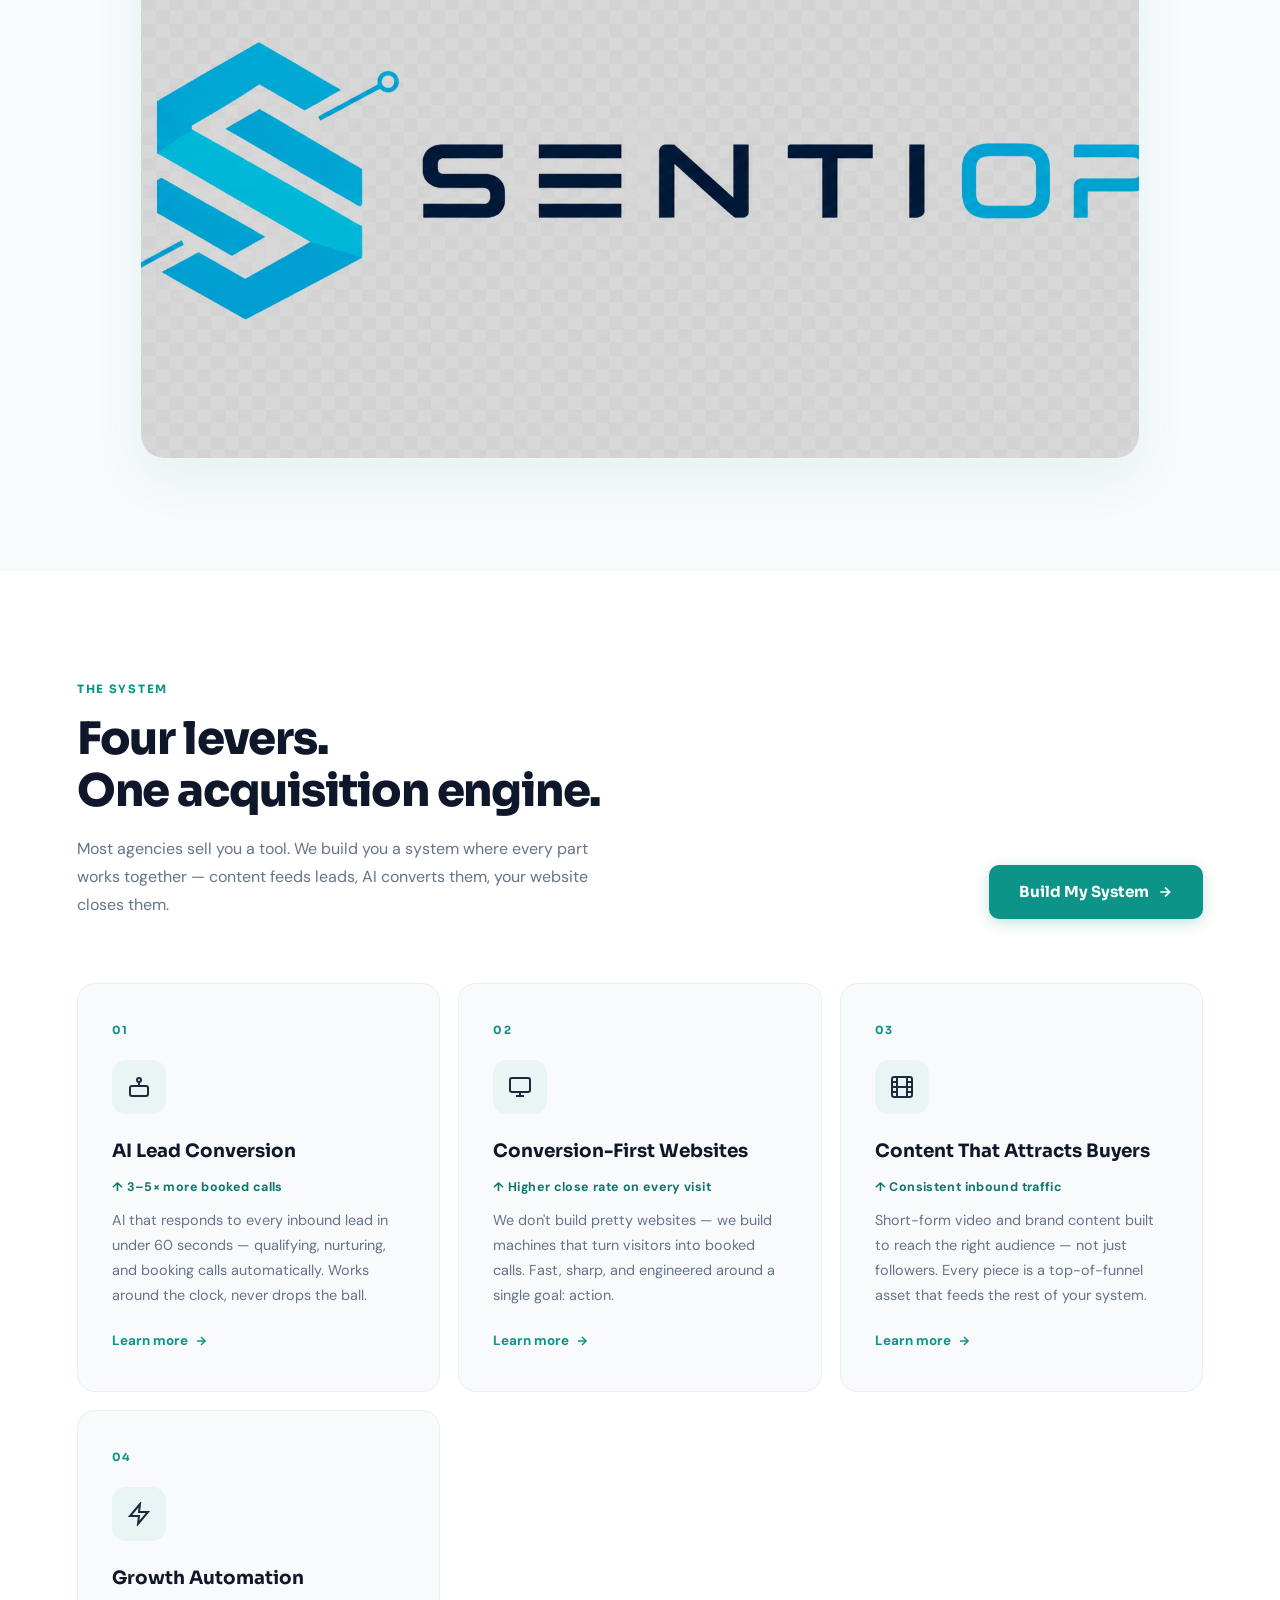
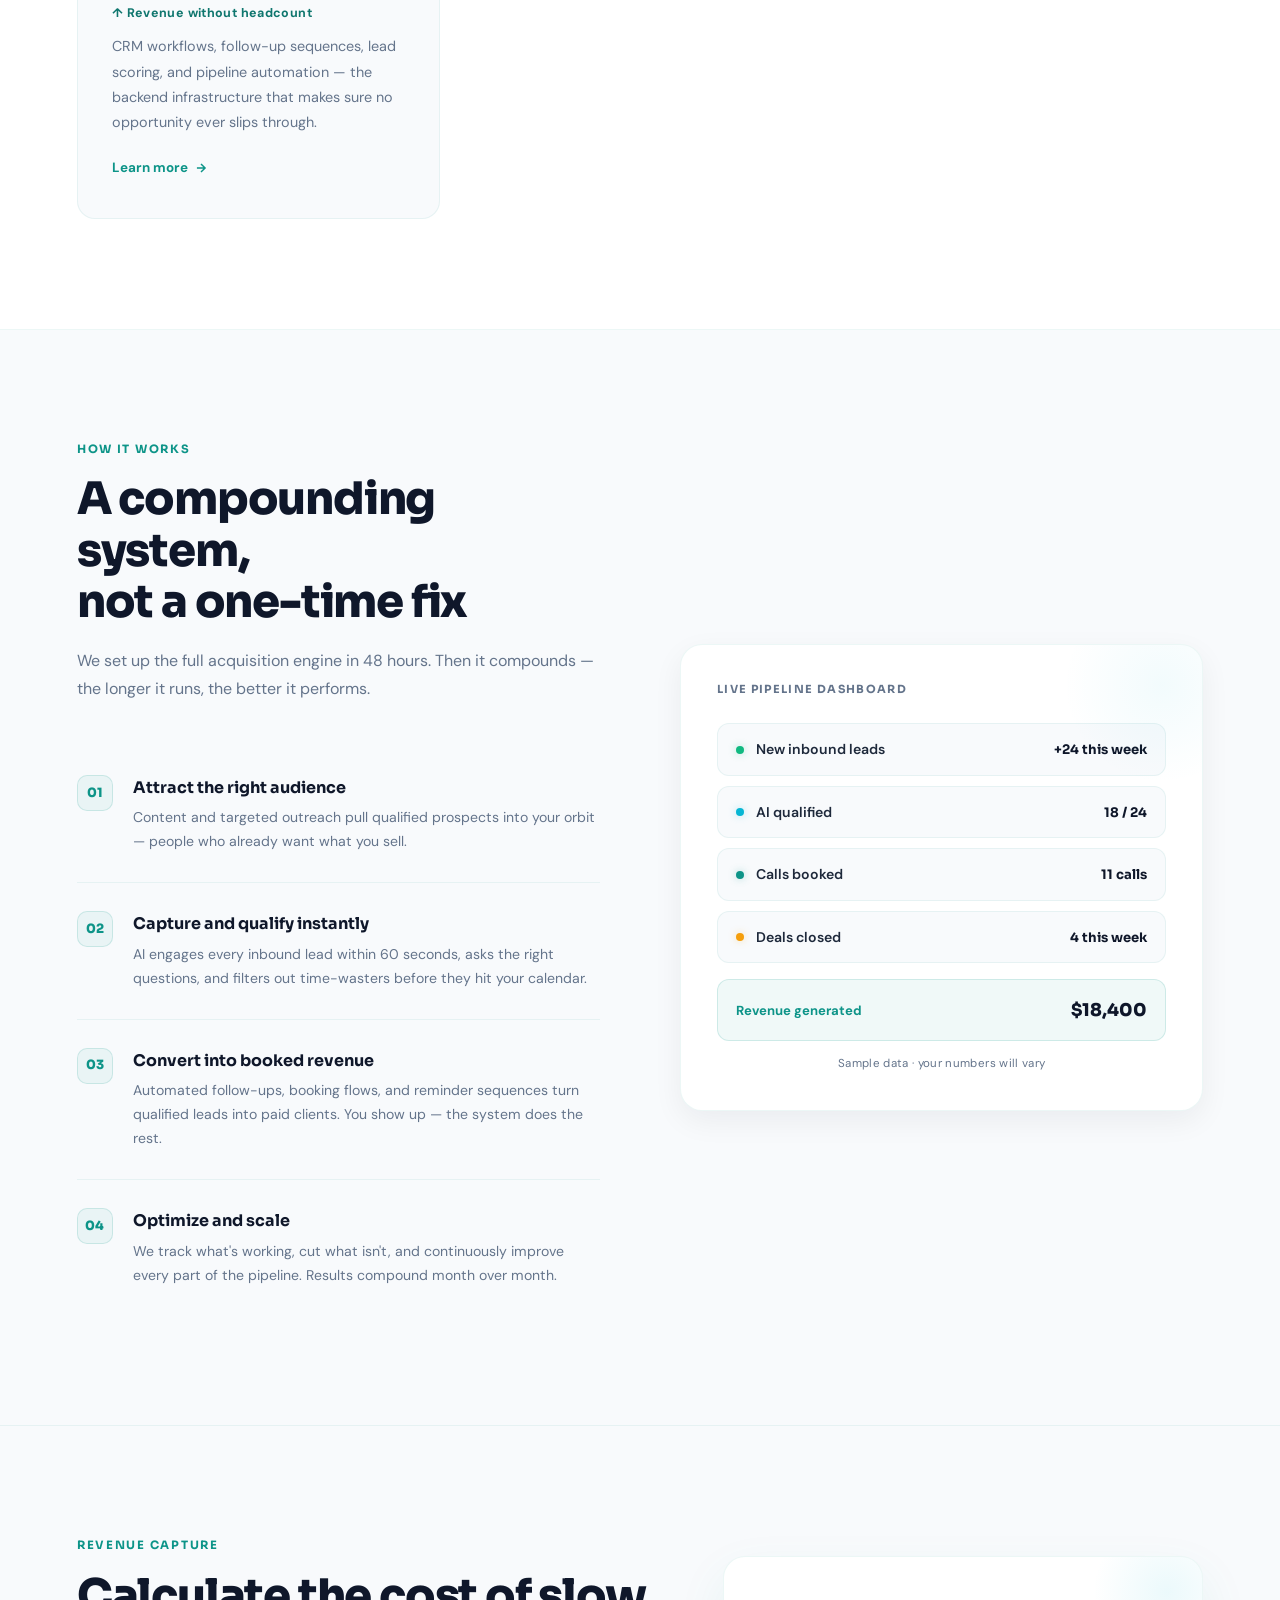
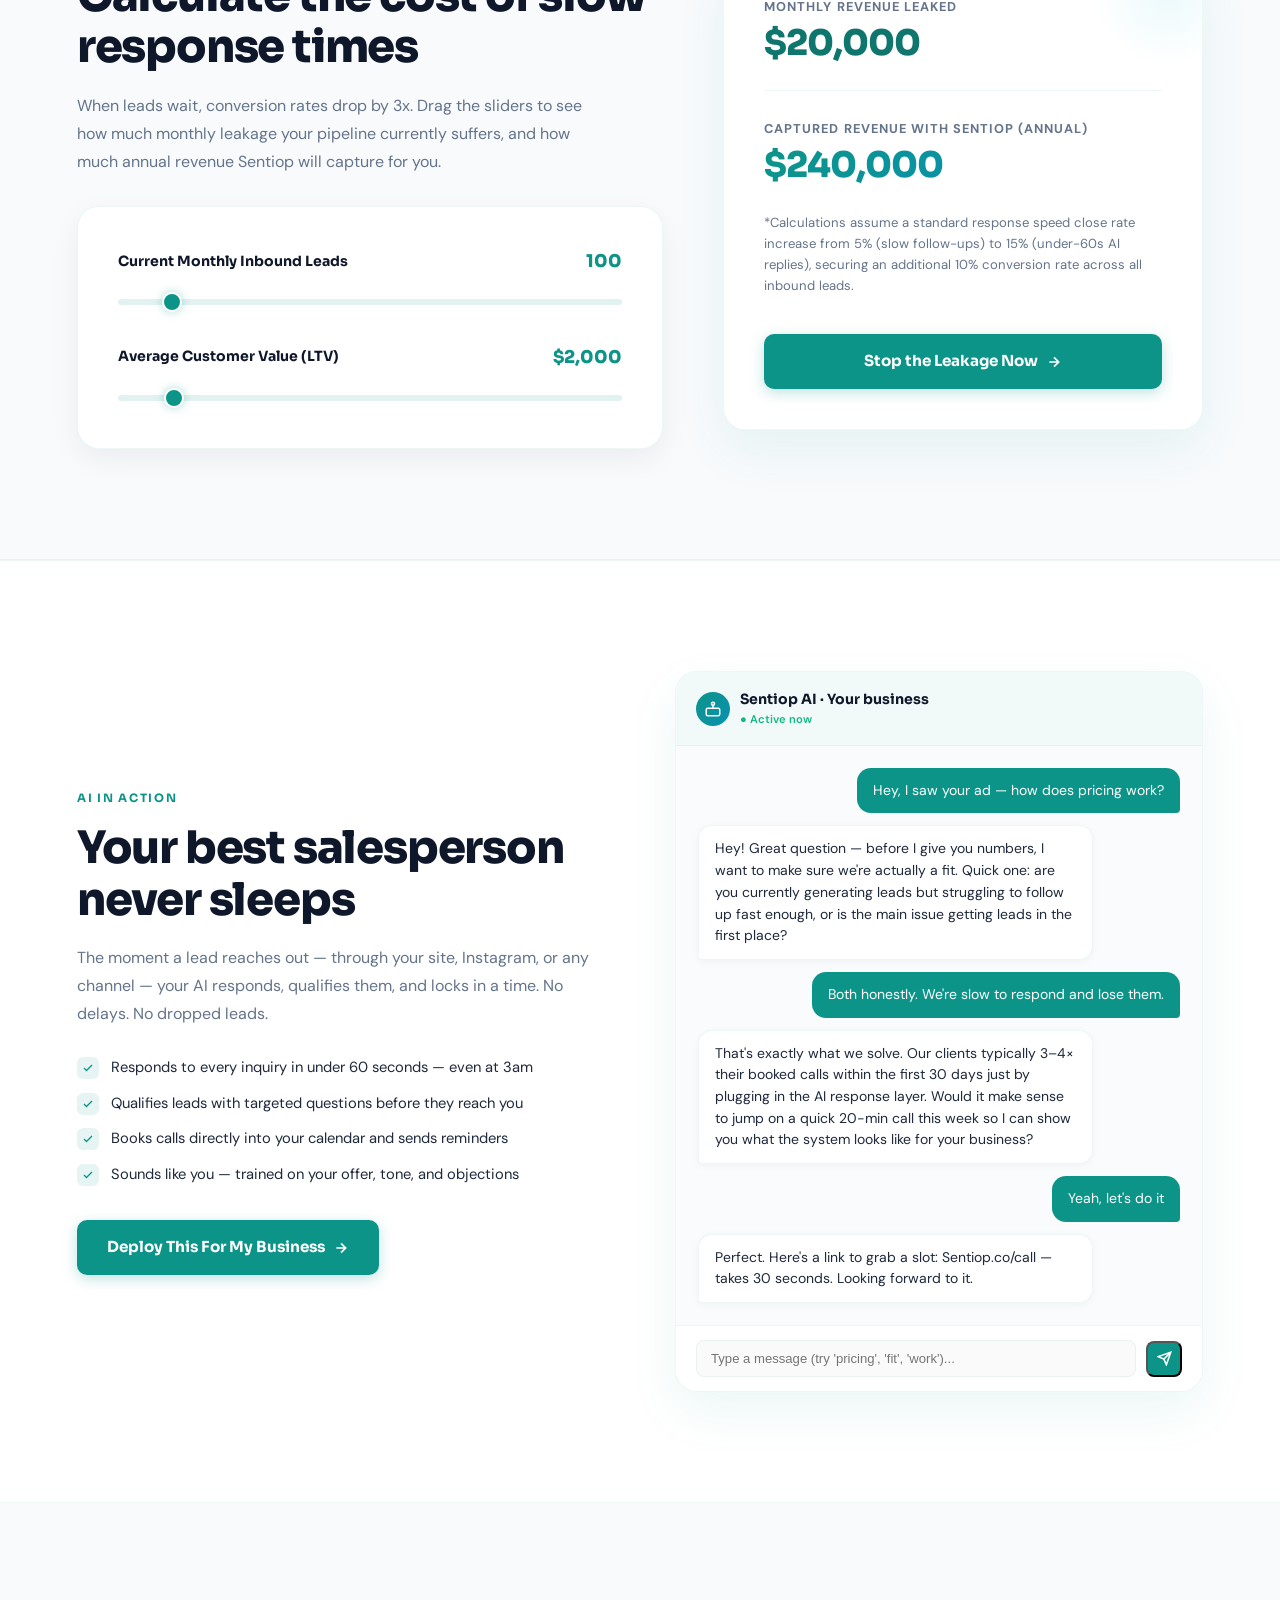
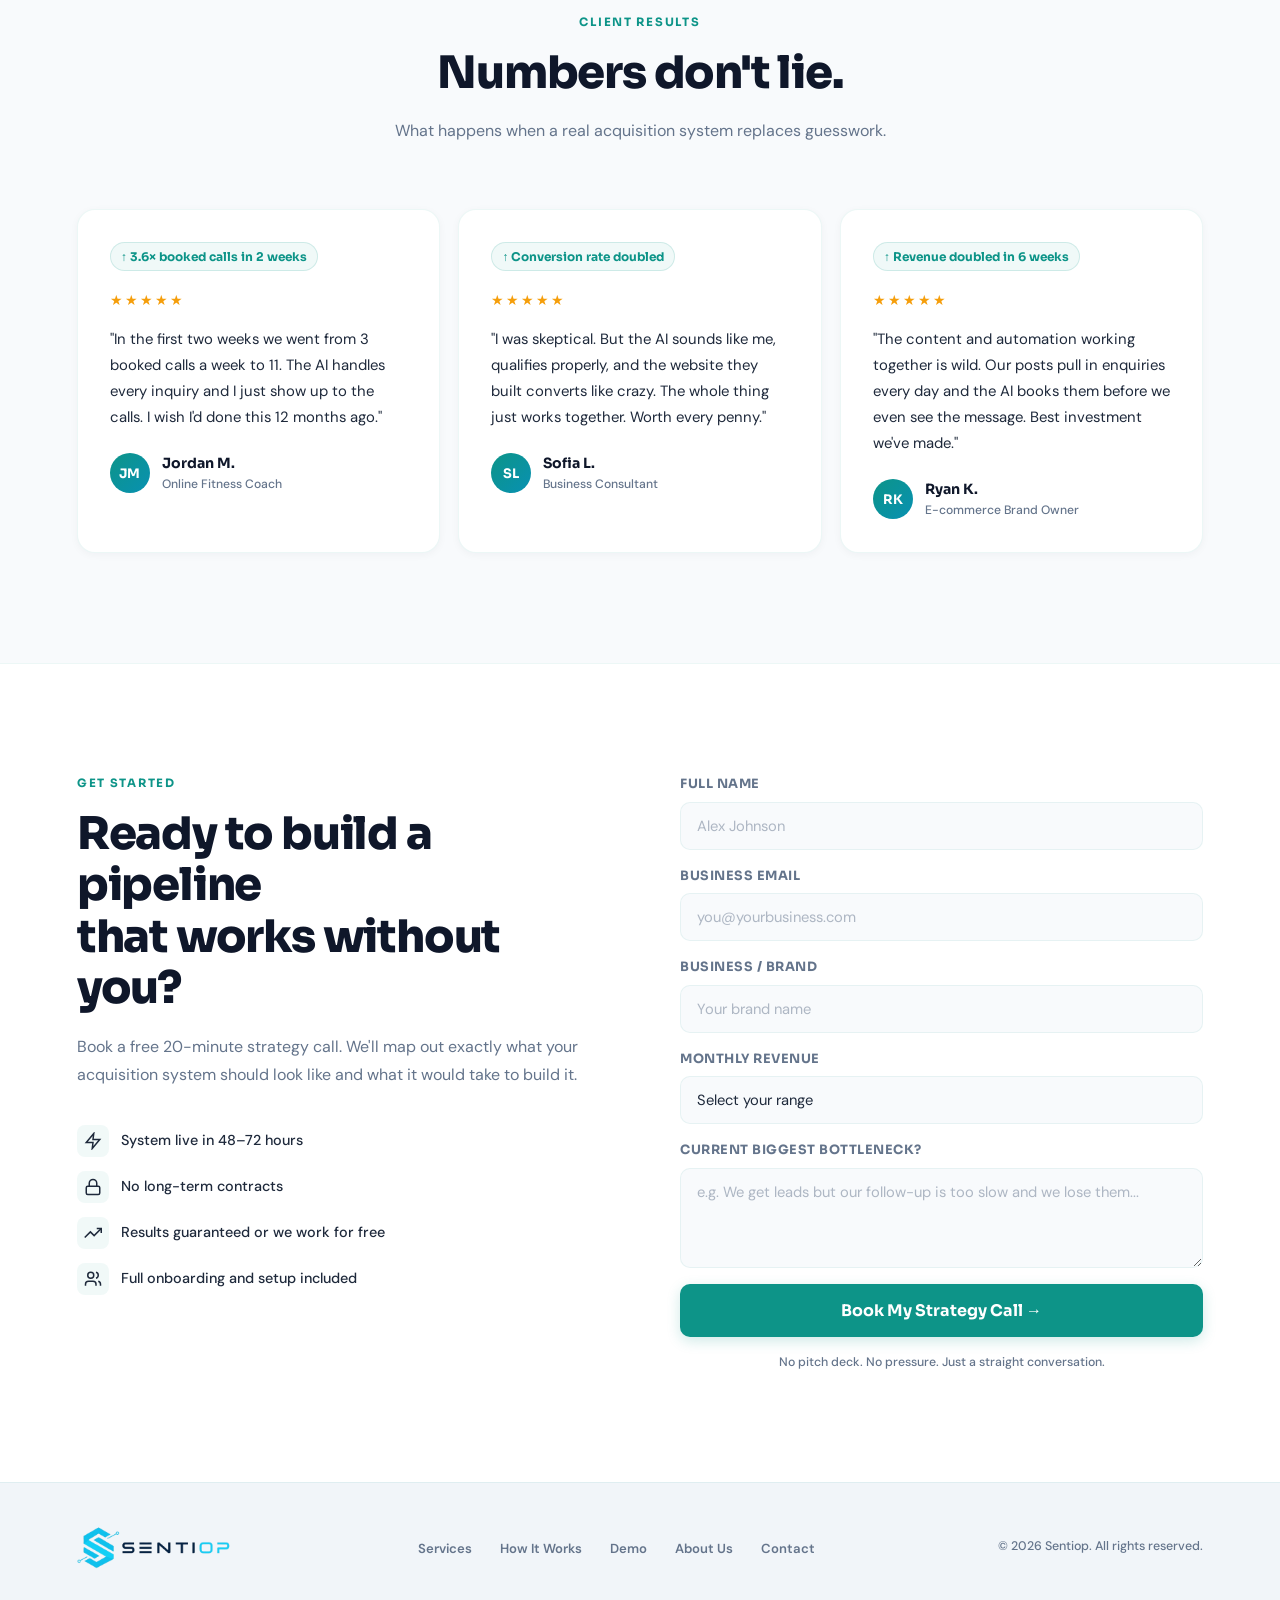
==== commit 8b98392f: "Fix thumbnail path: use absolute /assets/images/ path" ====
--- a/html/index.html
+++ b/html/index.html
@@ -128,7 +128,7 @@
       </div>
       <div class="video-container" id="videoContainer">
         <img
-          src="../assets/images/video-thumbnail.png"
+          src="/assets/images/video-thumbnail.png"
           alt="Sentiop - Watch the Engine Run"
           class="video-thumb-img"
         />
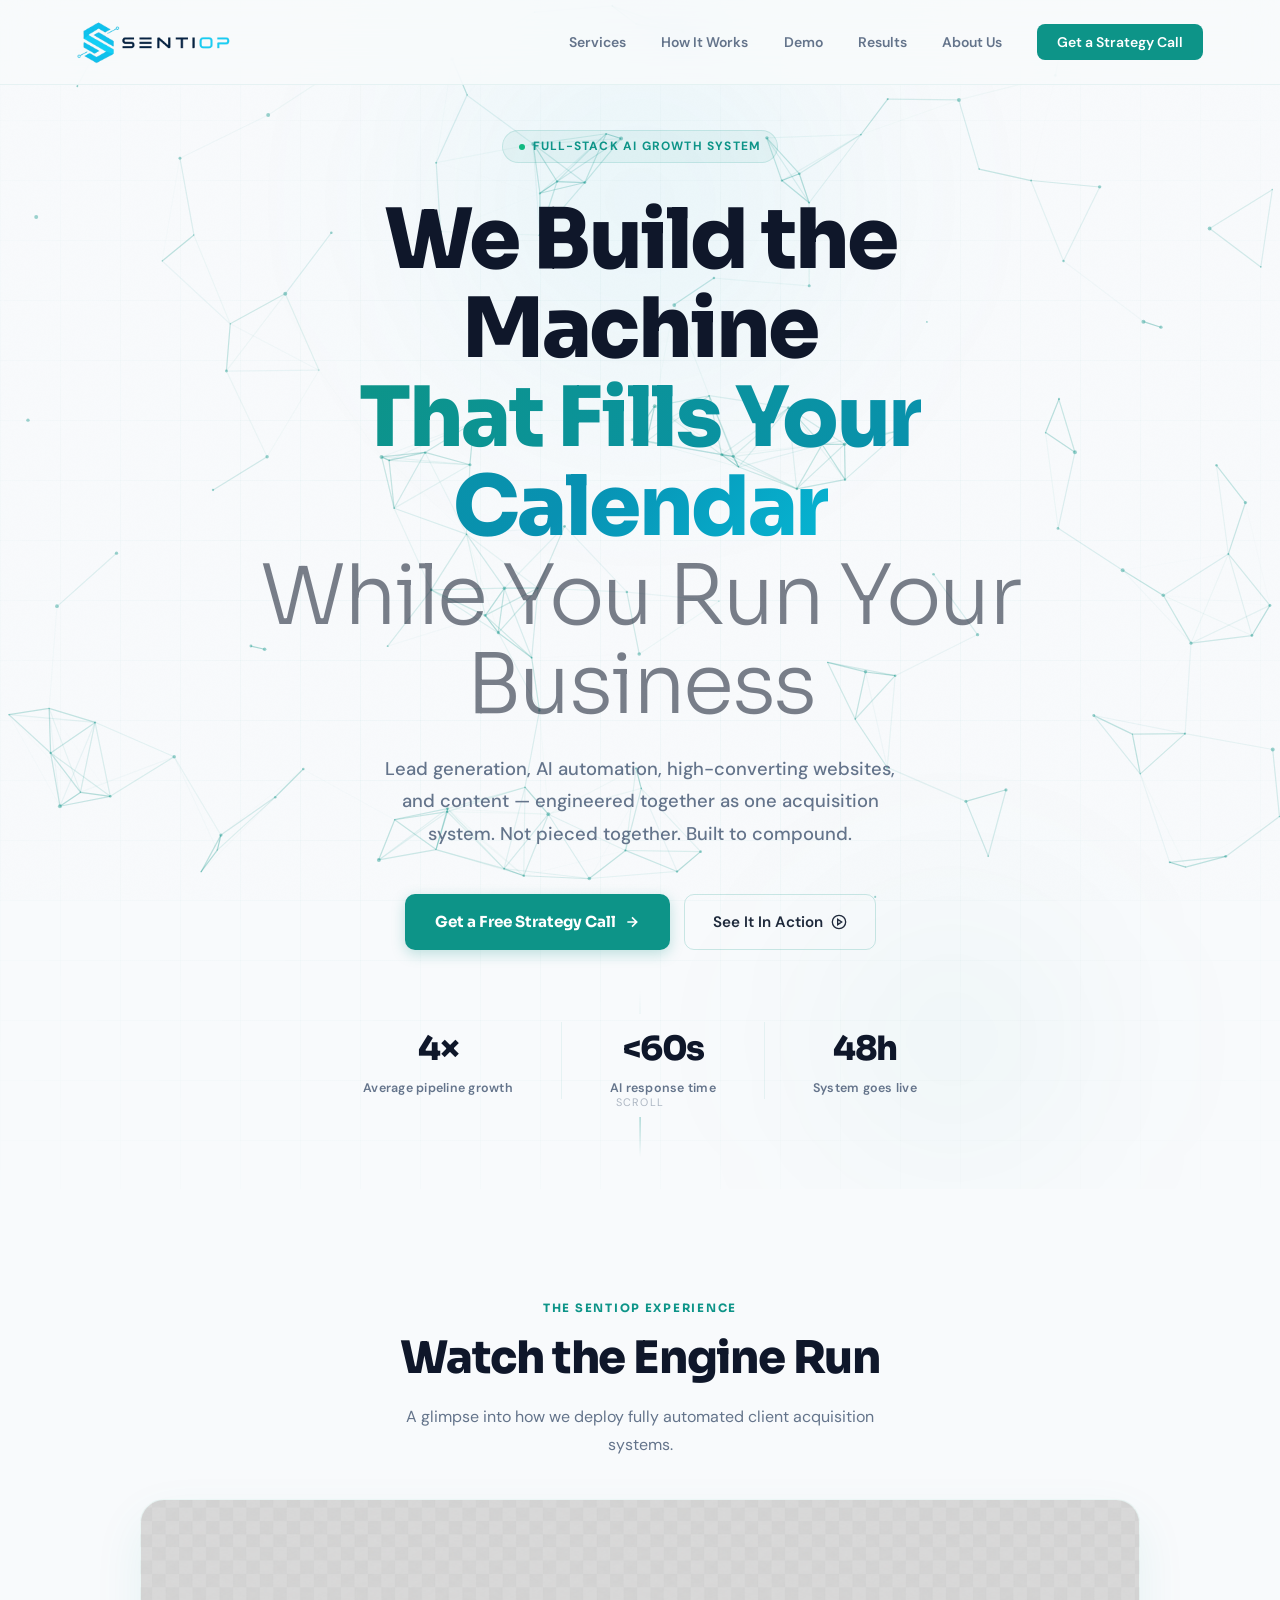
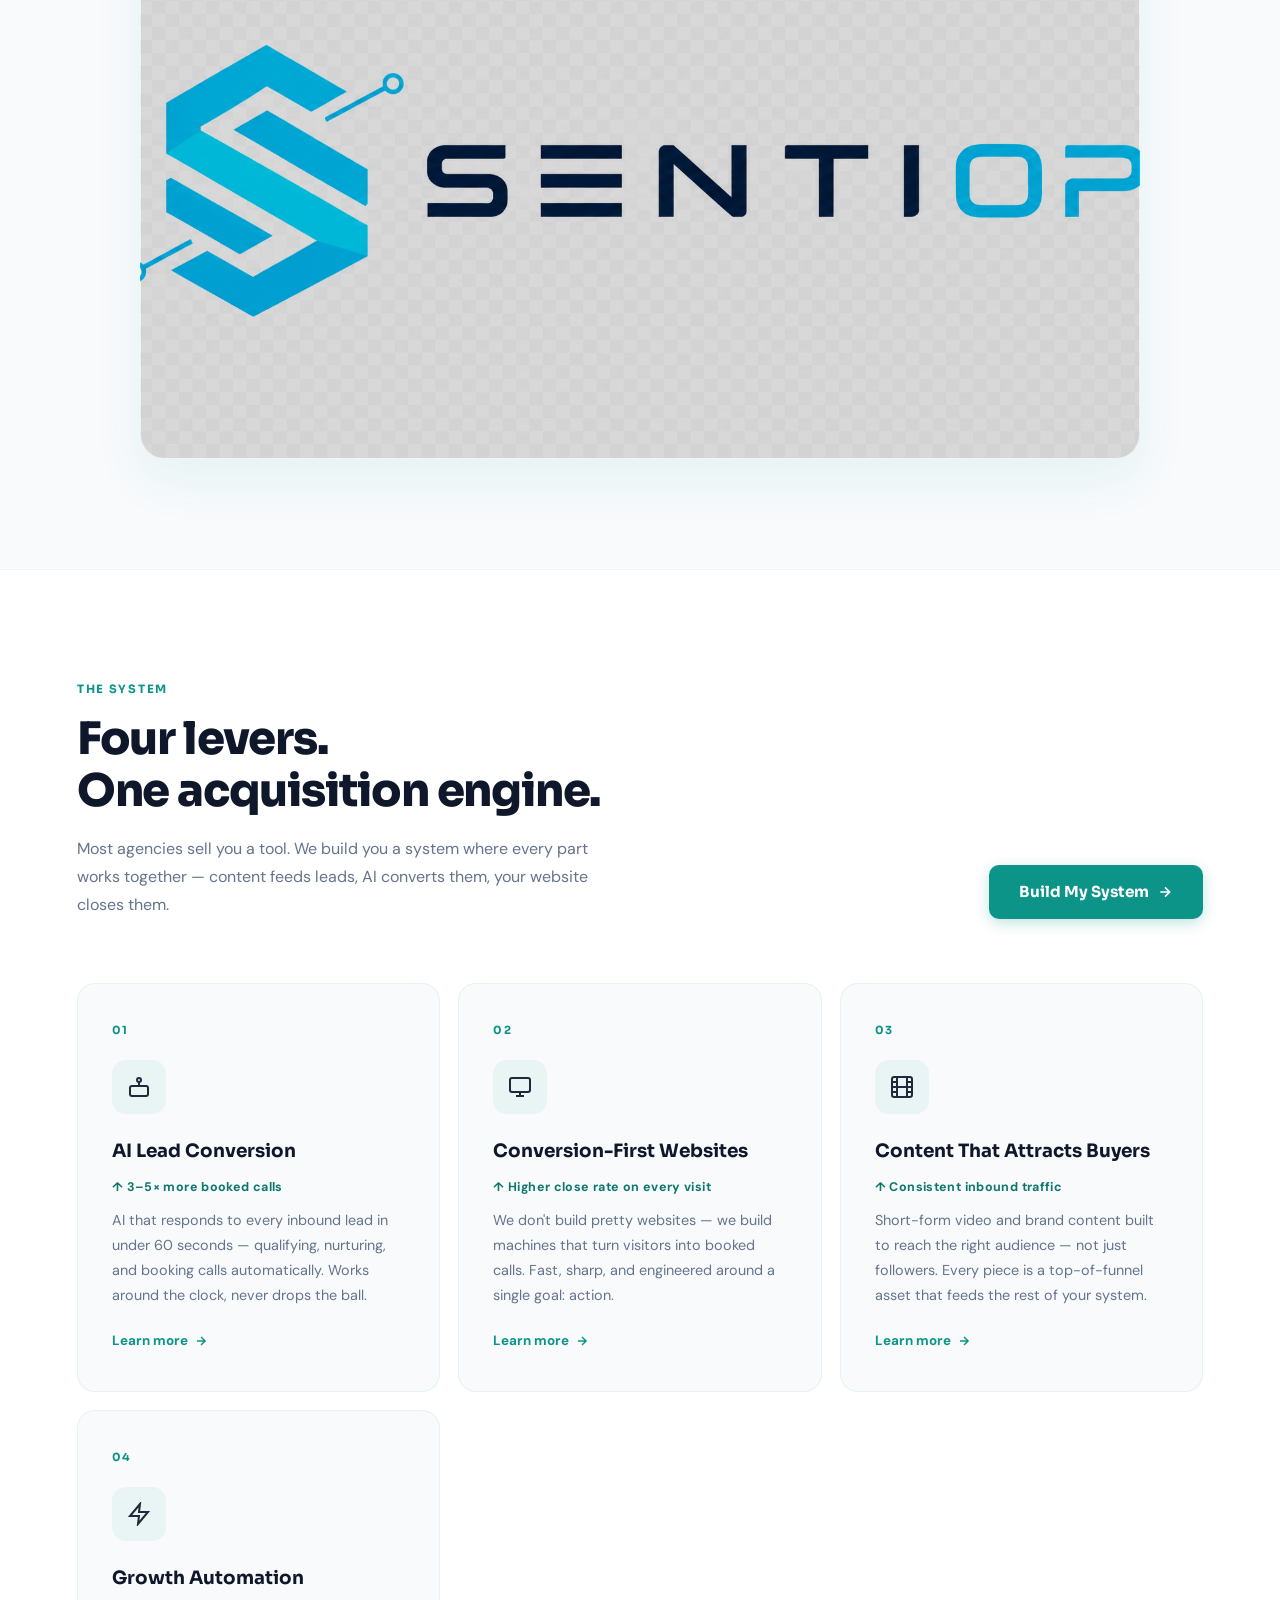
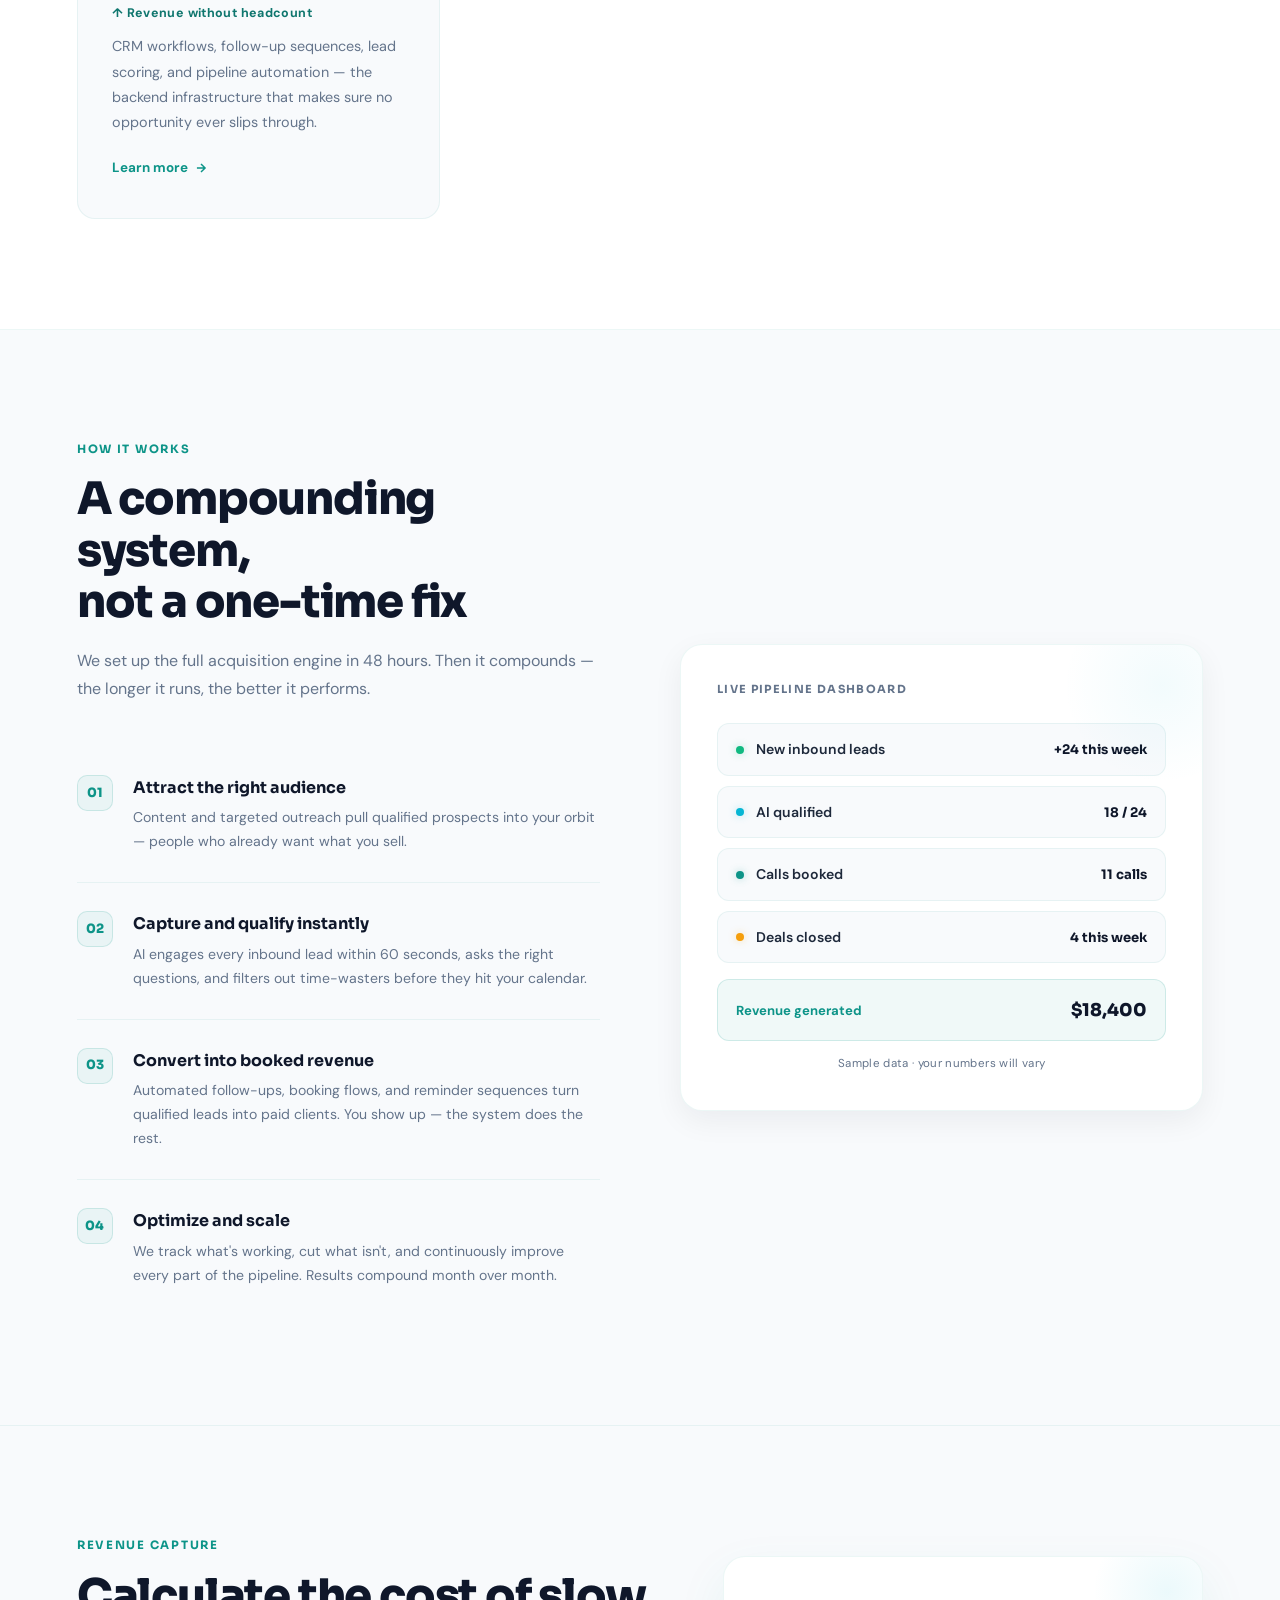
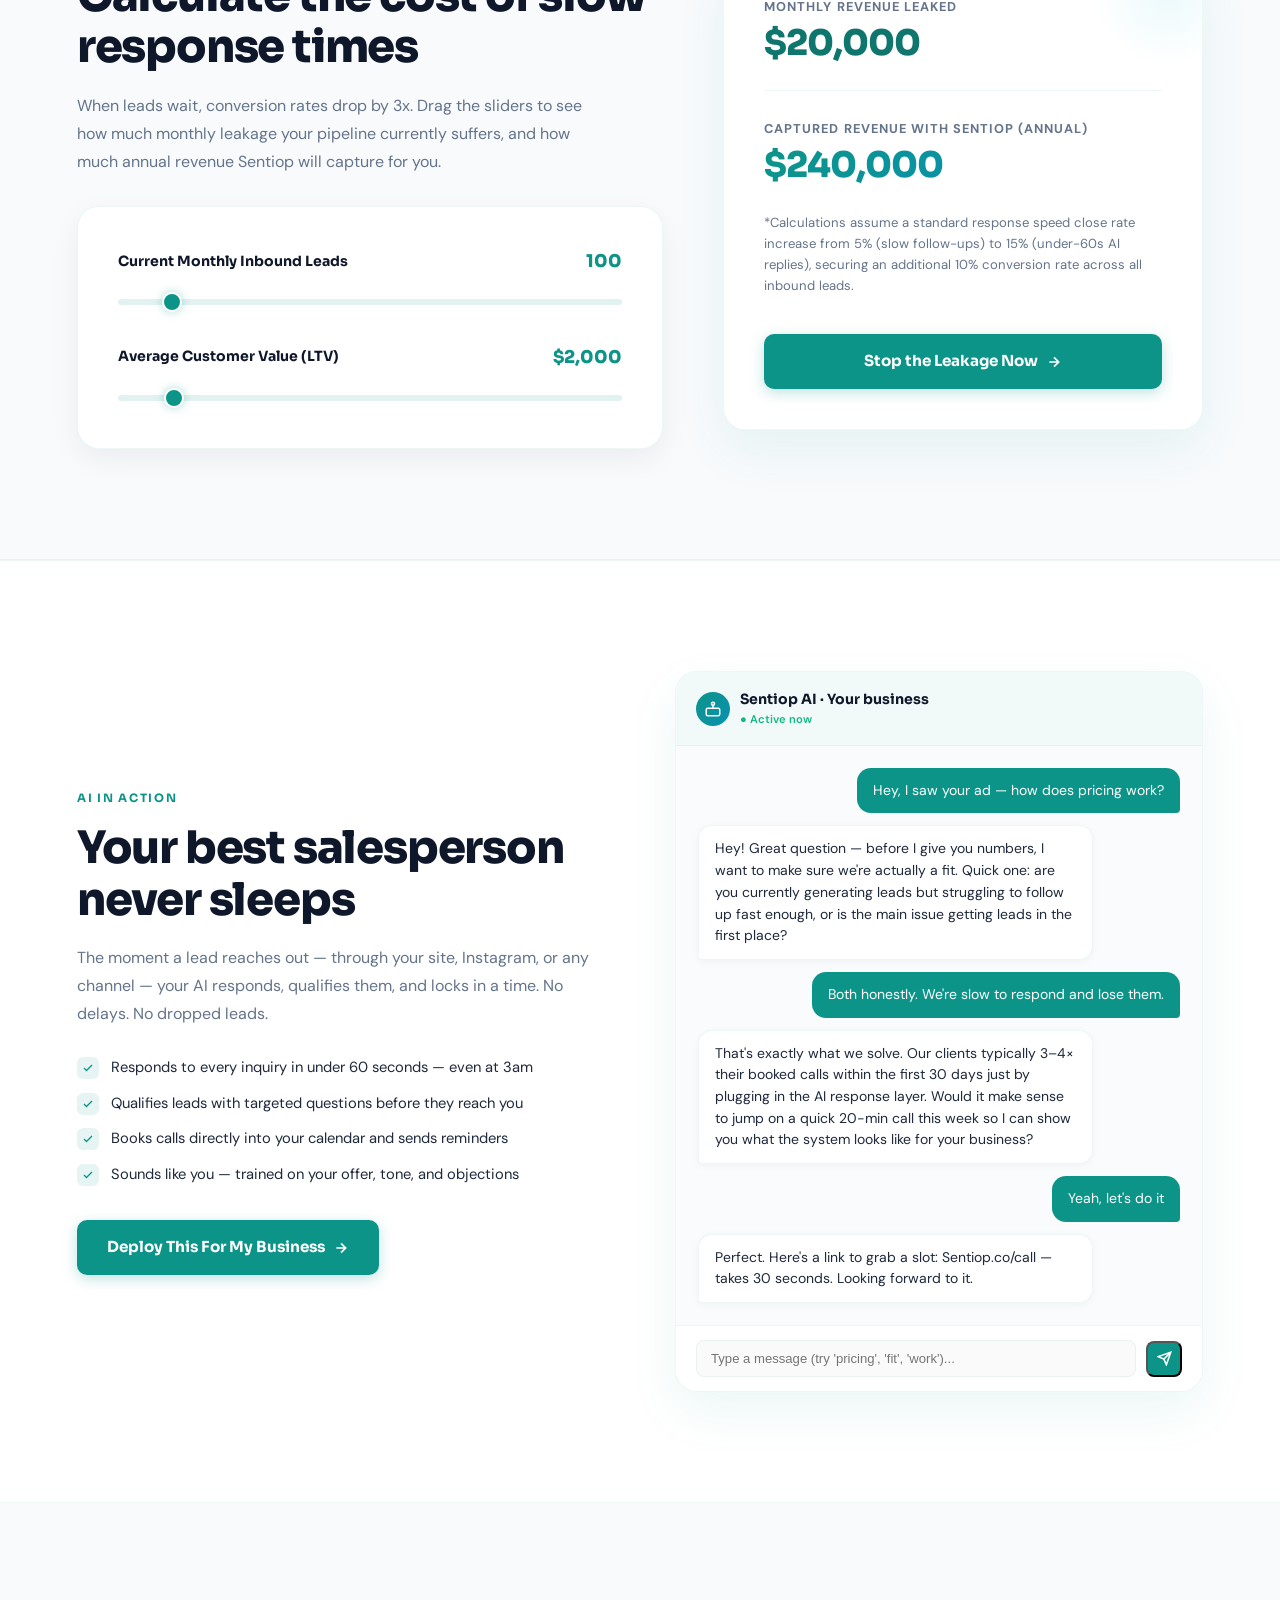
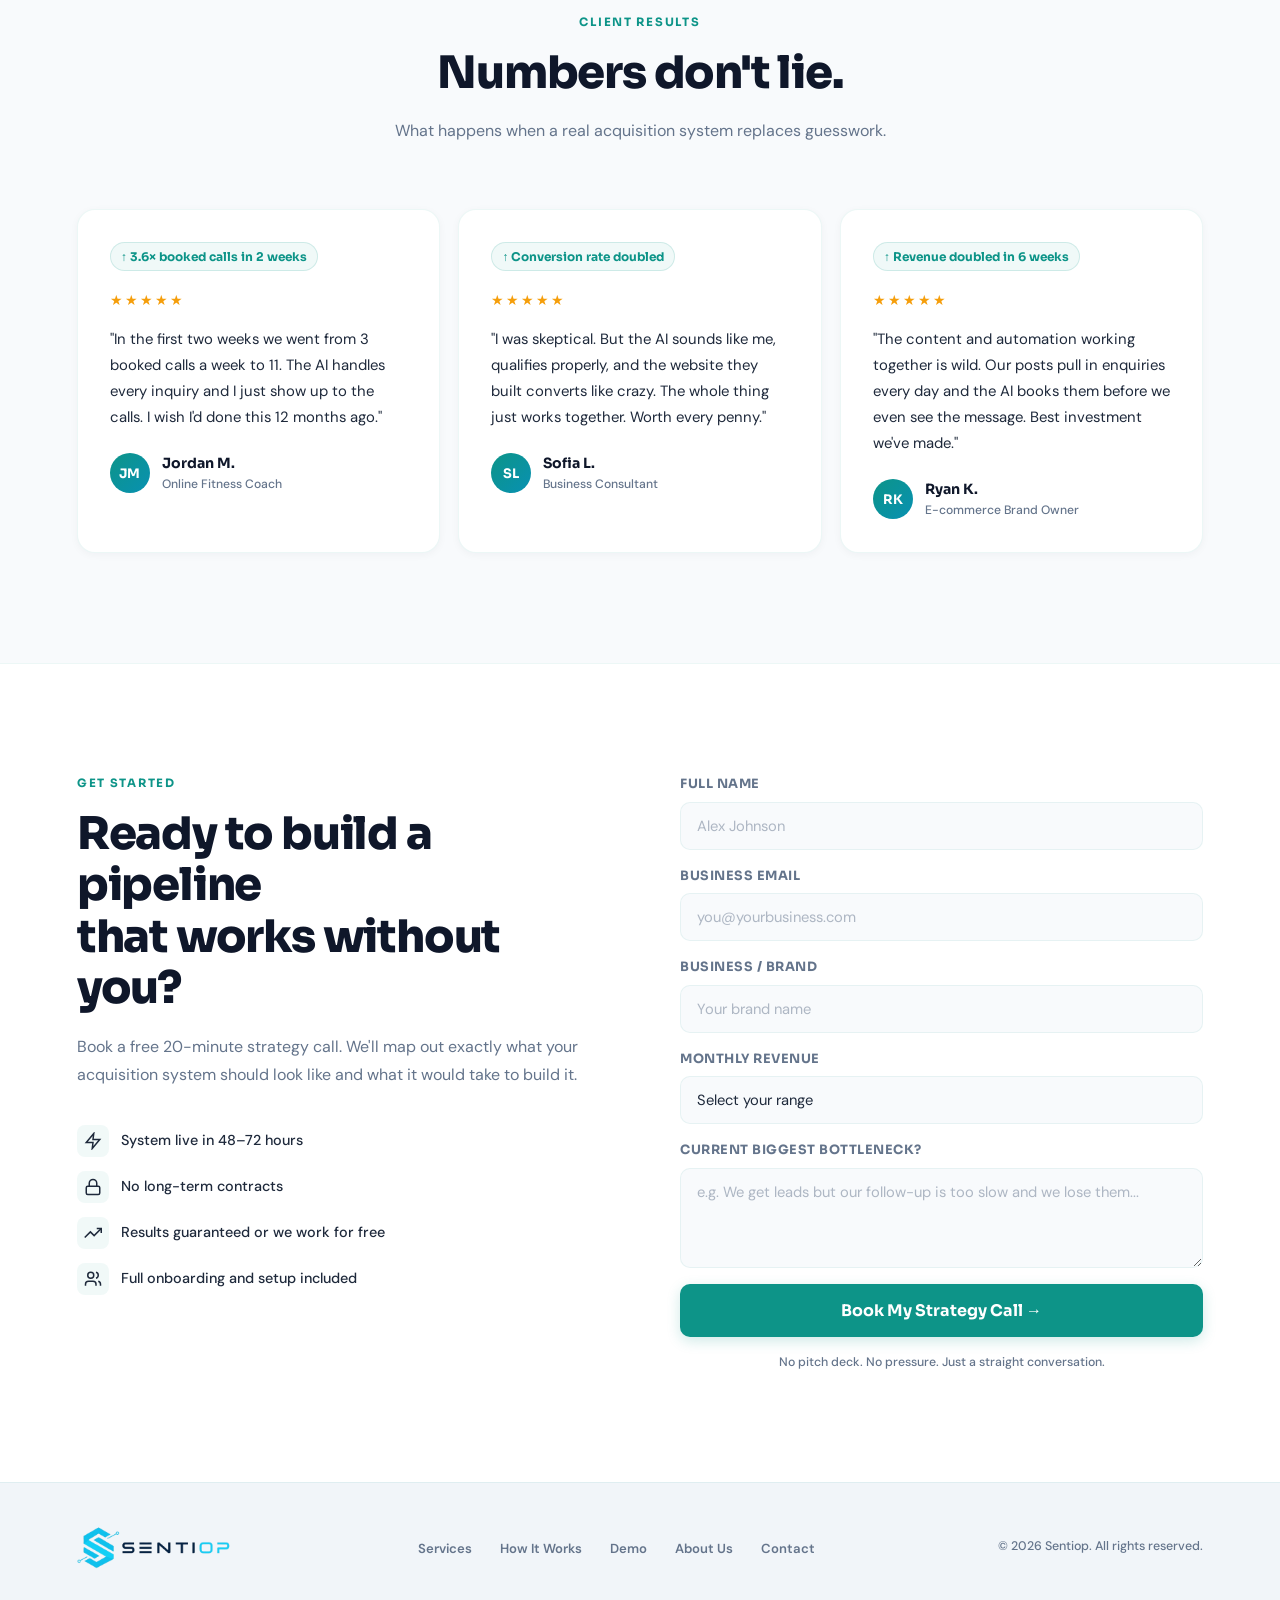
==== commit 85f4ee97: "Use inline background-image style for video thumbnail" ====
--- a/html/index.html
+++ b/html/index.html
@@ -126,12 +126,11 @@
         <h2 class="section-title">Watch the Engine Run</h2>
         <p class="section-sub" style="margin: 0 auto;">A glimpse into how we deploy fully automated client acquisition systems.</p>
       </div>
-      <div class="video-container" id="videoContainer">
-        <img
-          src="/assets/images/video-thumbnail.png"
-          alt="Sentiop - Watch the Engine Run"
-          class="video-thumb-img"
-        />
+      <div
+        class="video-container"
+        id="videoContainer"
+        style="background-image: url('/assets/images/video-thumbnail.png'); background-size: cover; background-position: center; background-repeat: no-repeat;"
+      >
         <div class="video-play-overlay">
           <div class="custom-play-cursor" id="customPlayCursor">
             <svg width="28" height="28" fill="currentColor" viewBox="0 0 24 24"><path d="M8 5v14l11-7z"/></svg>
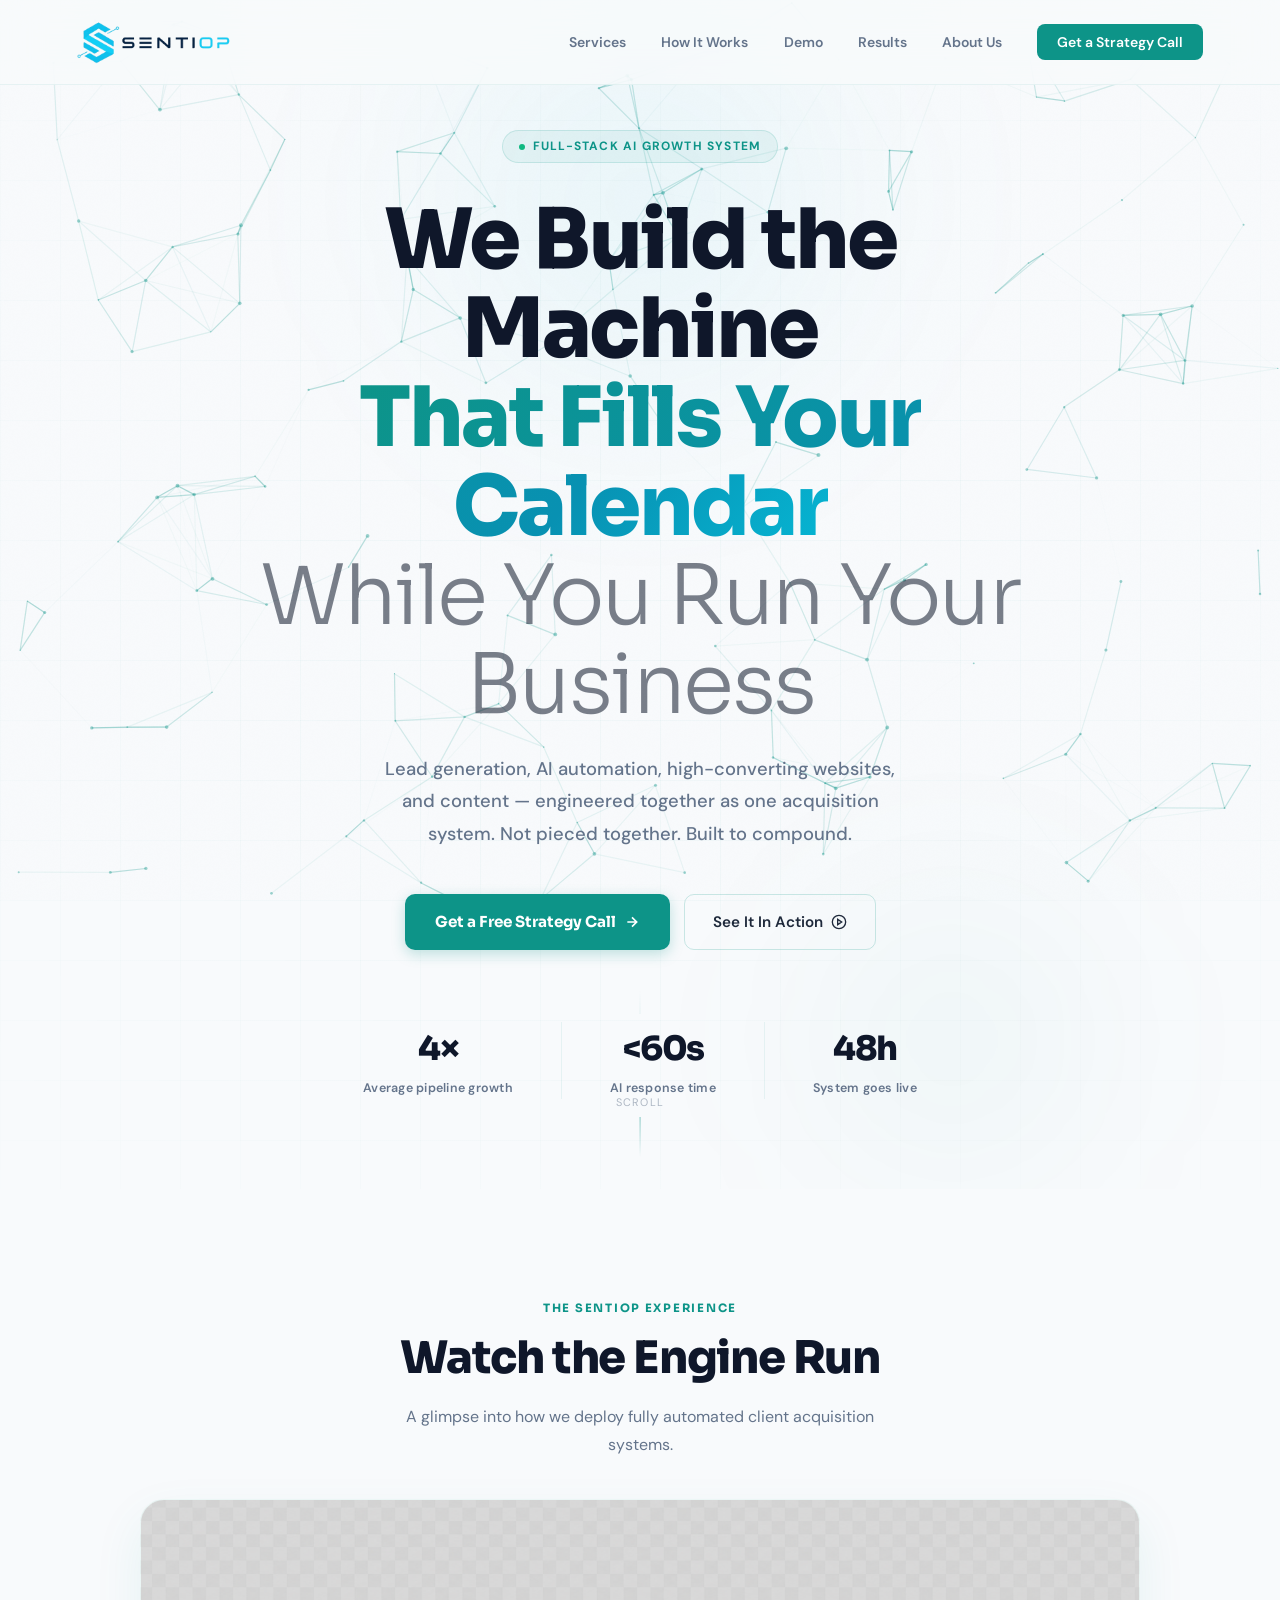
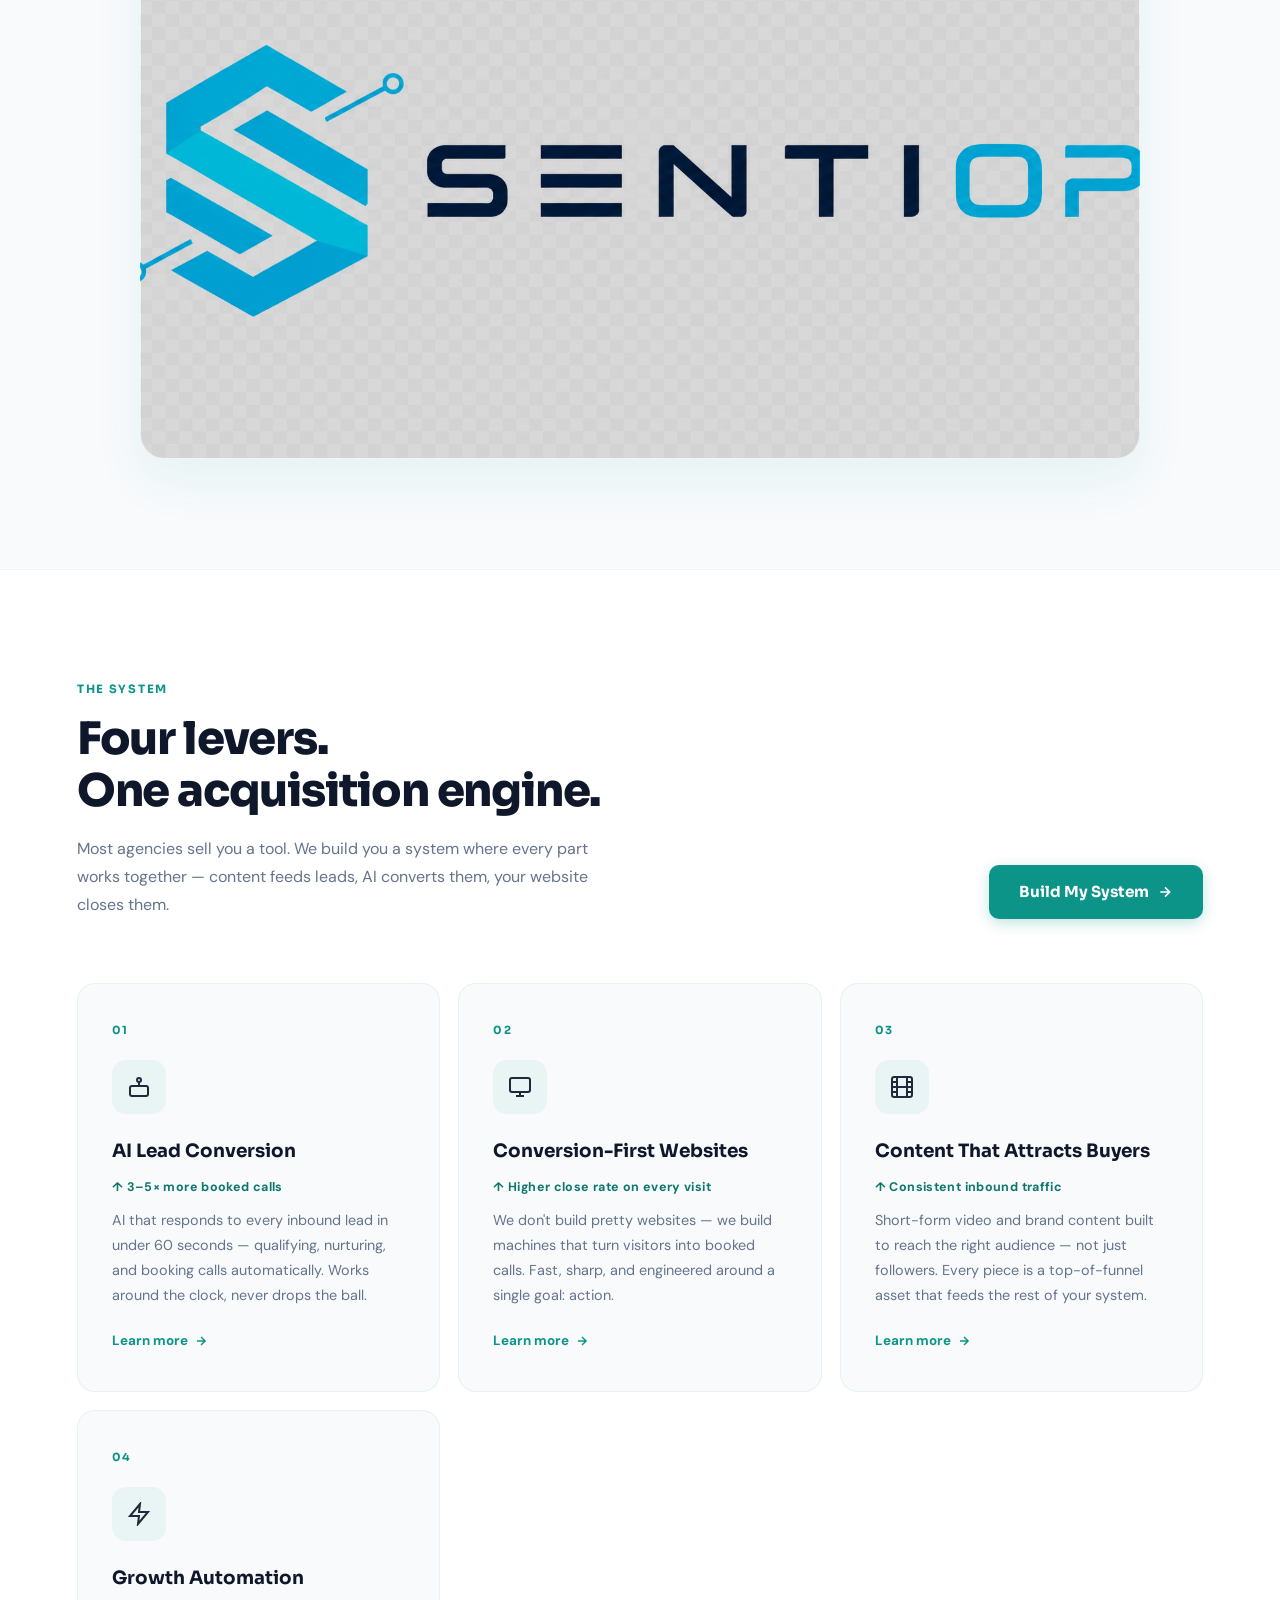
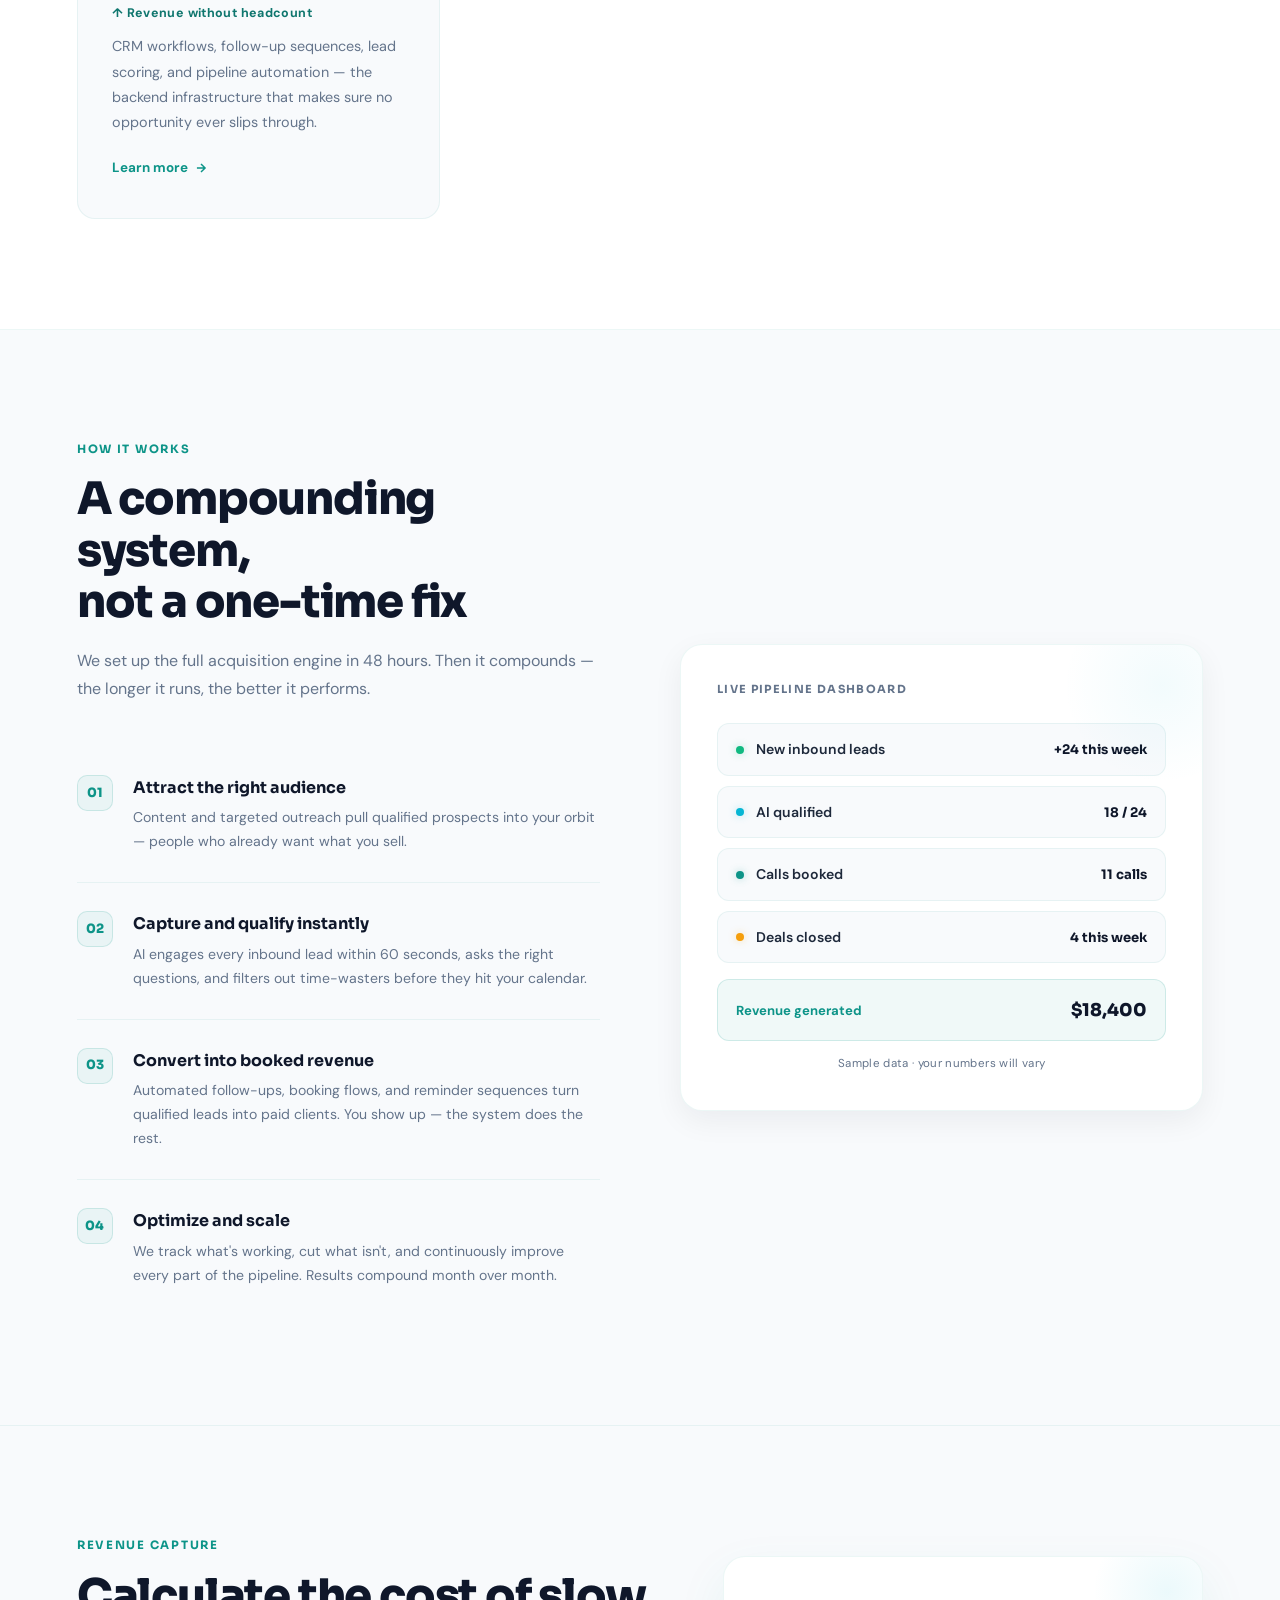
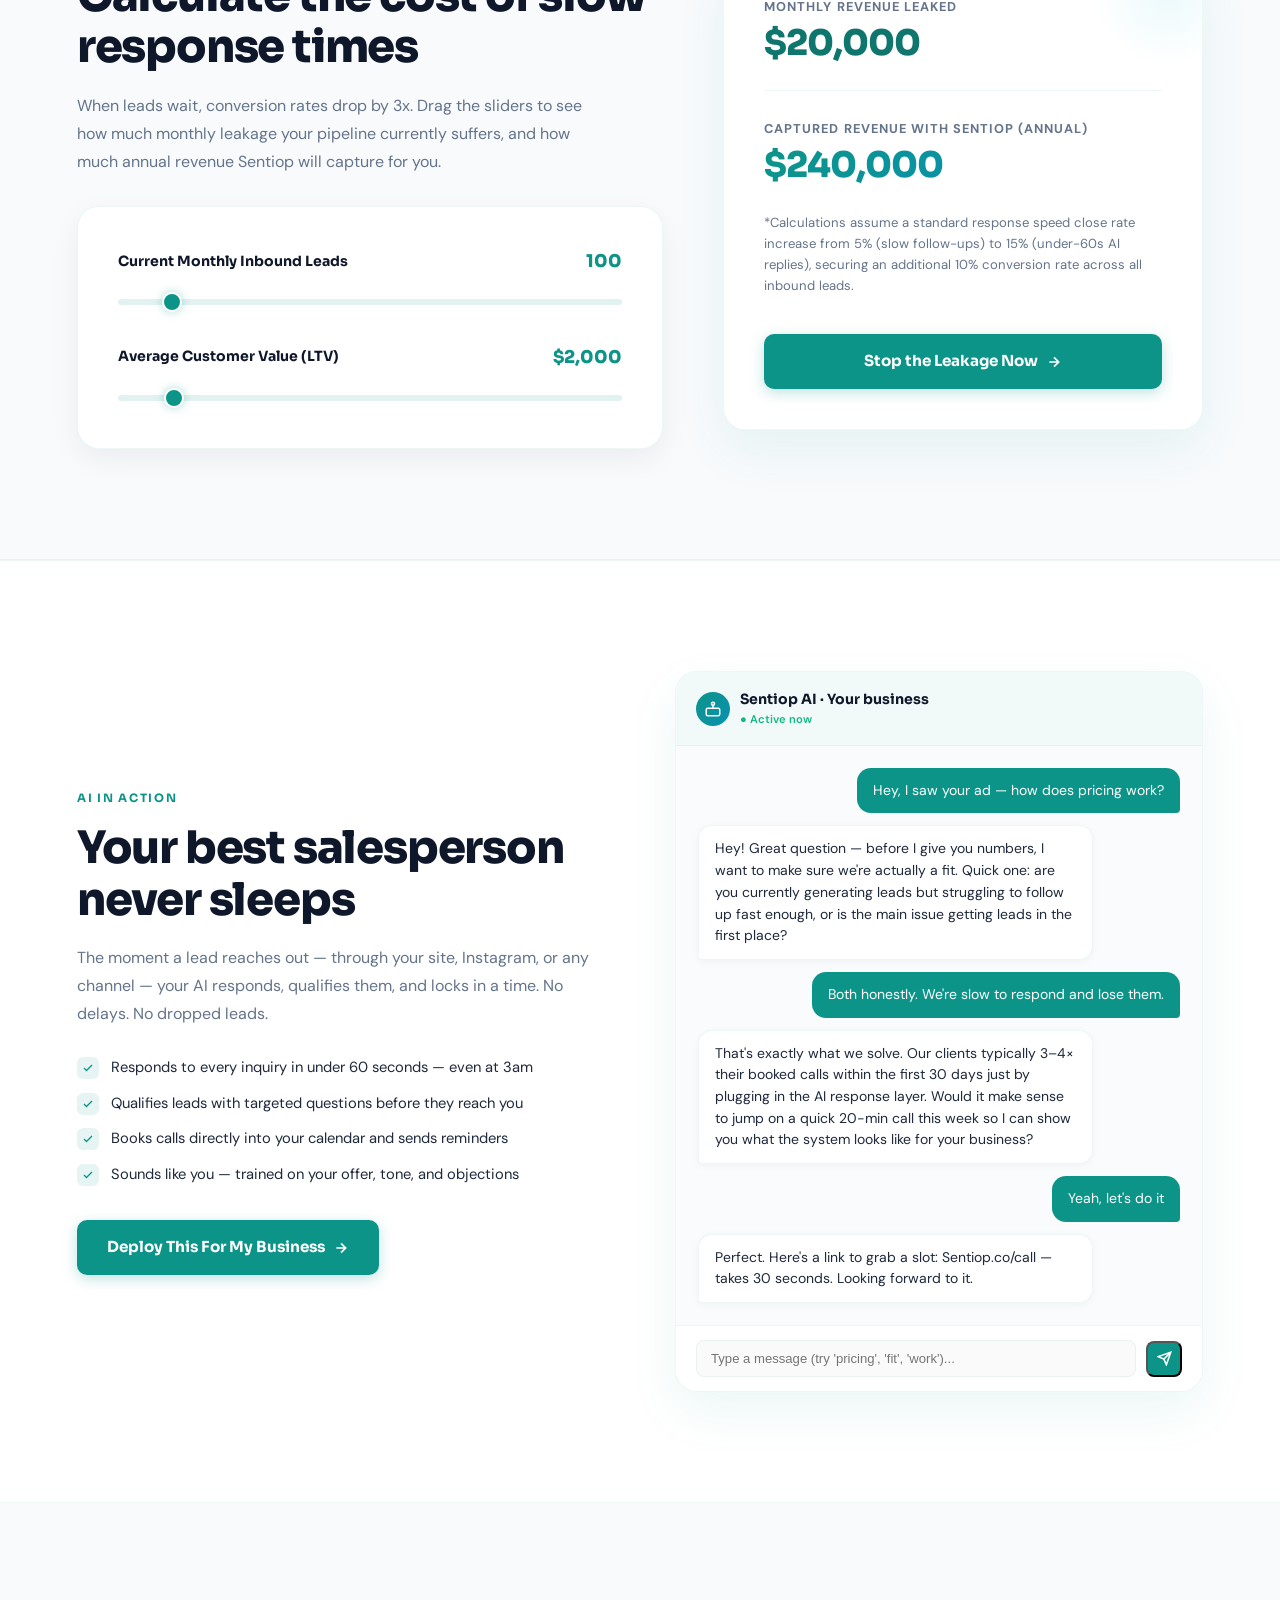
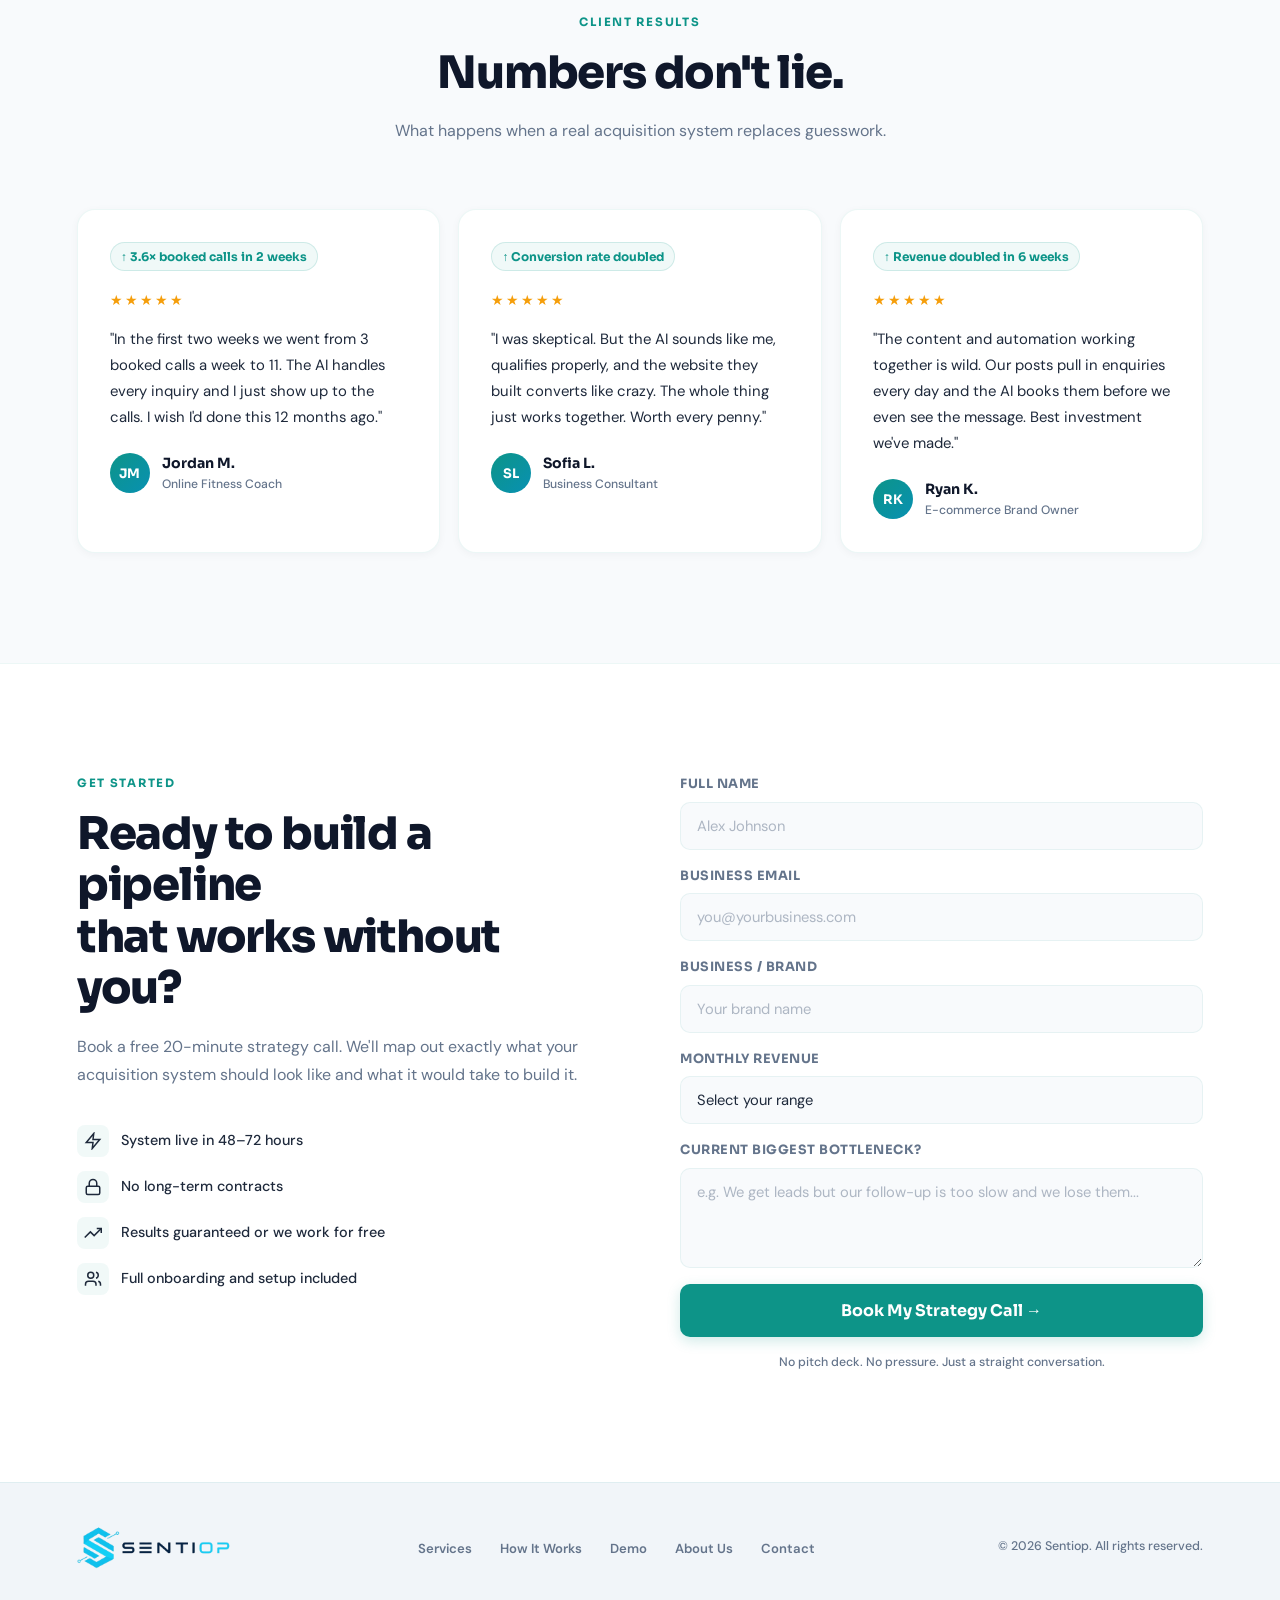
==== commit 17236610: "Final fix: thumbnail in html/ folder with simple relative path, video absolute paths" ====
--- a/html/index.html
+++ b/html/index.html
@@ -129,7 +129,7 @@
       <div
         class="video-container"
         id="videoContainer"
-        style="background-image: url('/assets/images/video-thumbnail.png'); background-size: cover; background-position: center; background-repeat: no-repeat;"
+        style="background-image: url('video-thumbnail.png'); background-size: cover; background-position: center; background-repeat: no-repeat;"
       >
         <div class="video-play-overlay">
           <div class="custom-play-cursor" id="customPlayCursor">
@@ -536,8 +536,8 @@
           preload="metadata"
           style="width:100%; max-height:80vh; border-radius:12px; display:block;"
         >
-          <source src="../assets/video/sentiop-promo.mov" type="video/quicktime">
-          <source src="../assets/video/sentiop-promo.mov" type="video/mp4">
+          <source src="/assets/video/sentiop-promo.mov" type="video/quicktime">
+          <source src="/assets/video/sentiop-promo.mov" type="video/mp4">
           Your browser does not support the video tag.
         </video>
       </div>
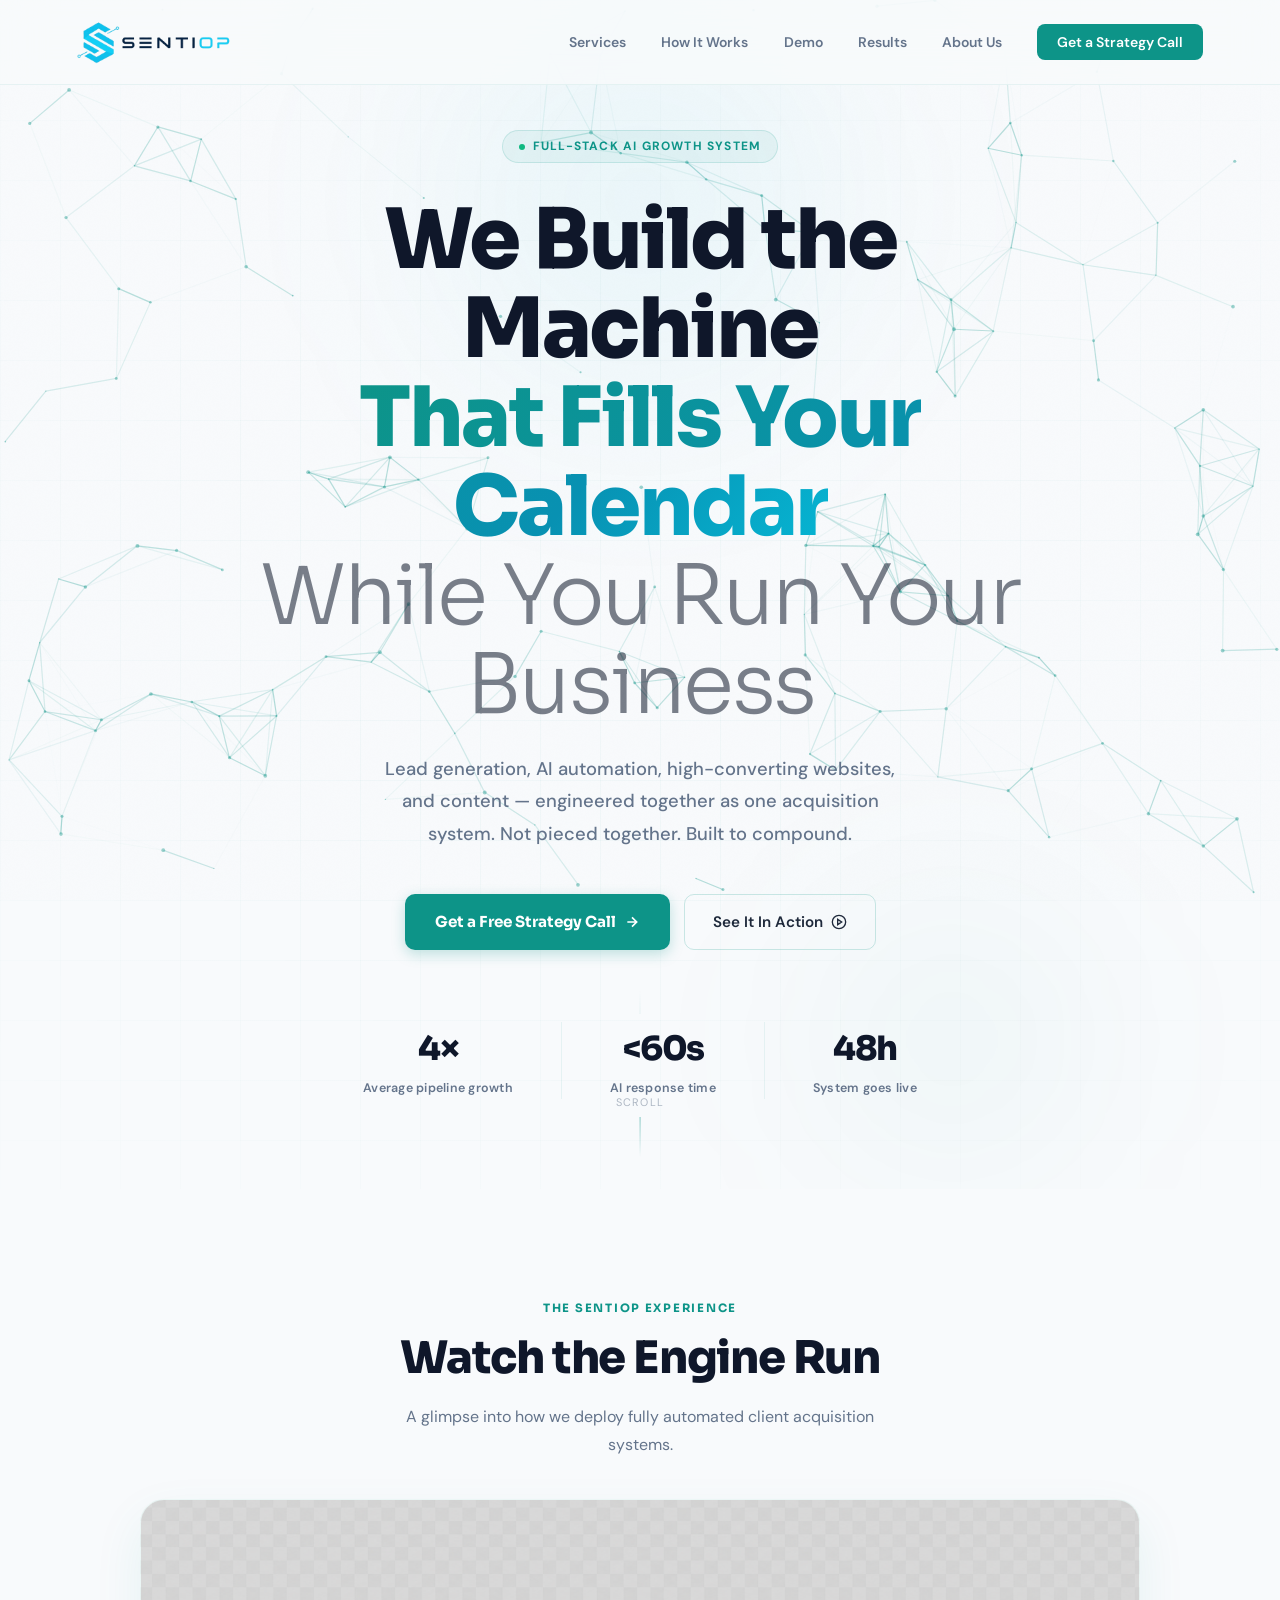
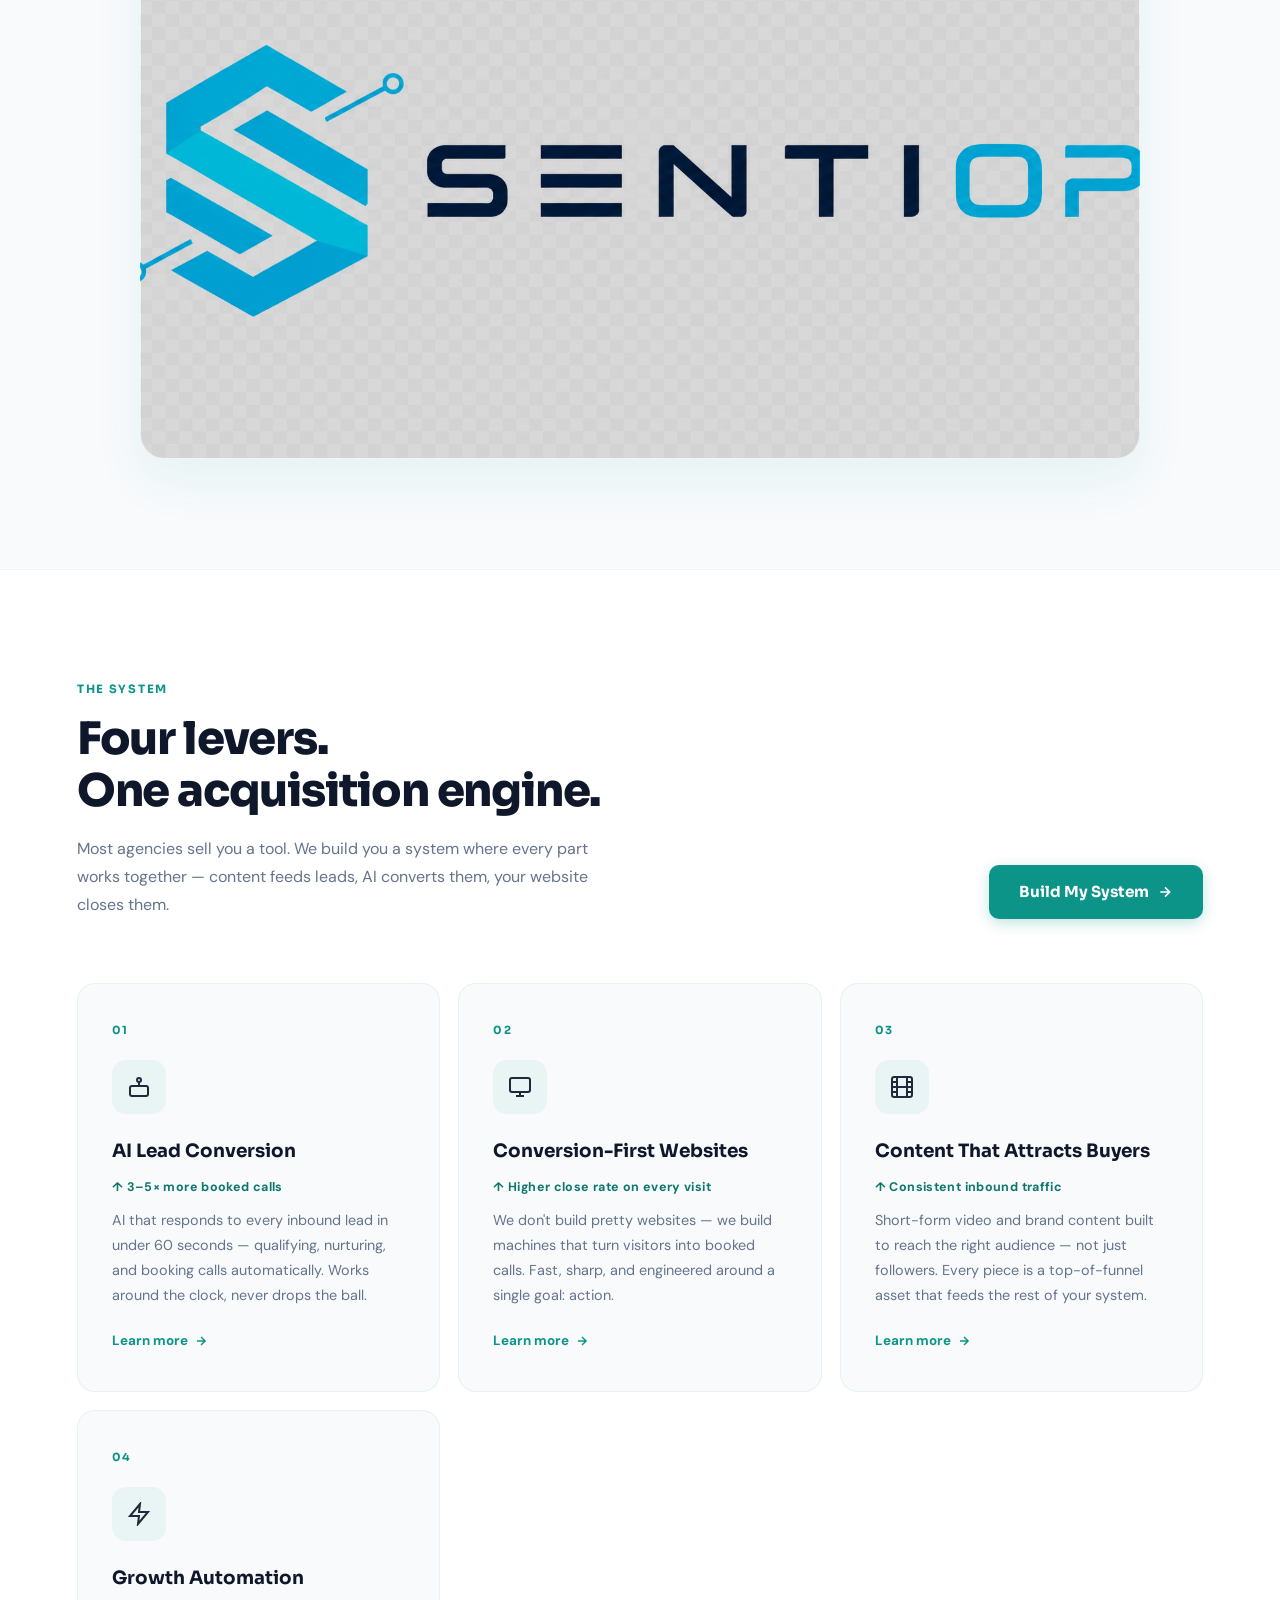
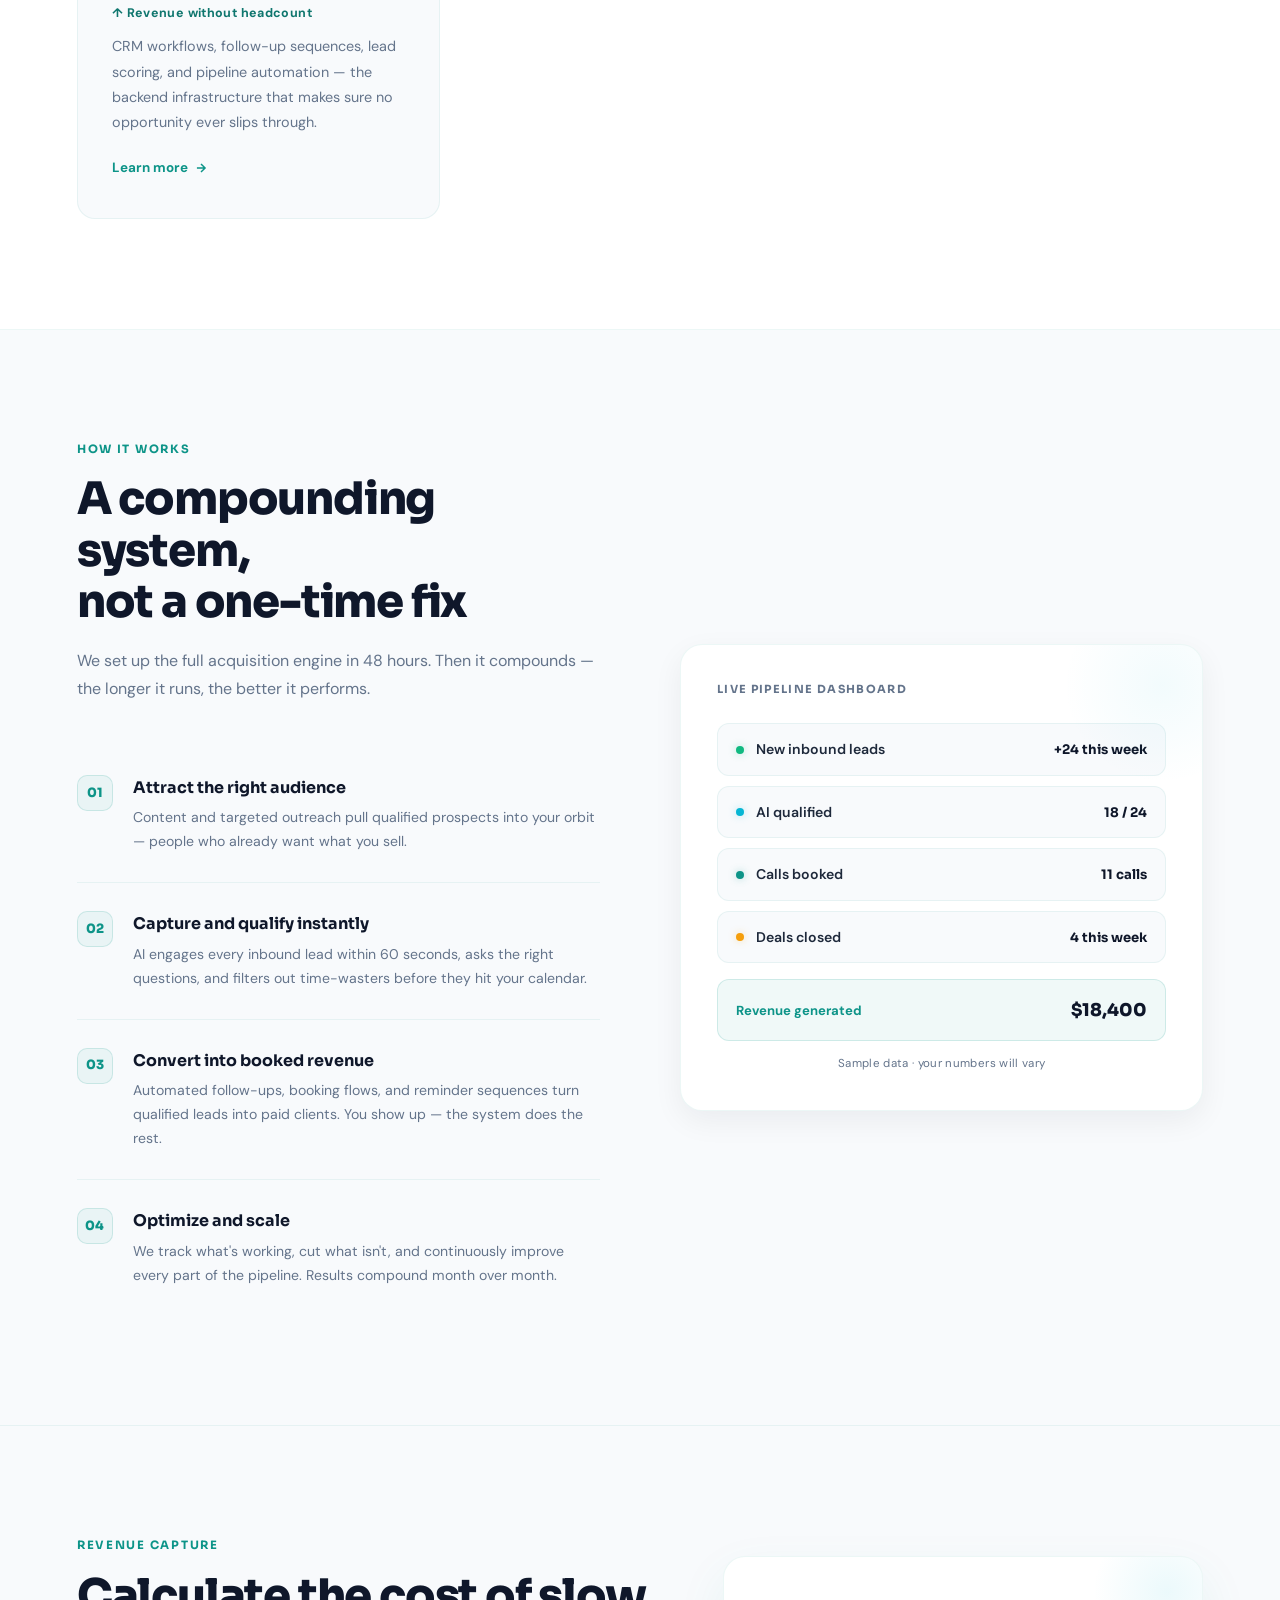
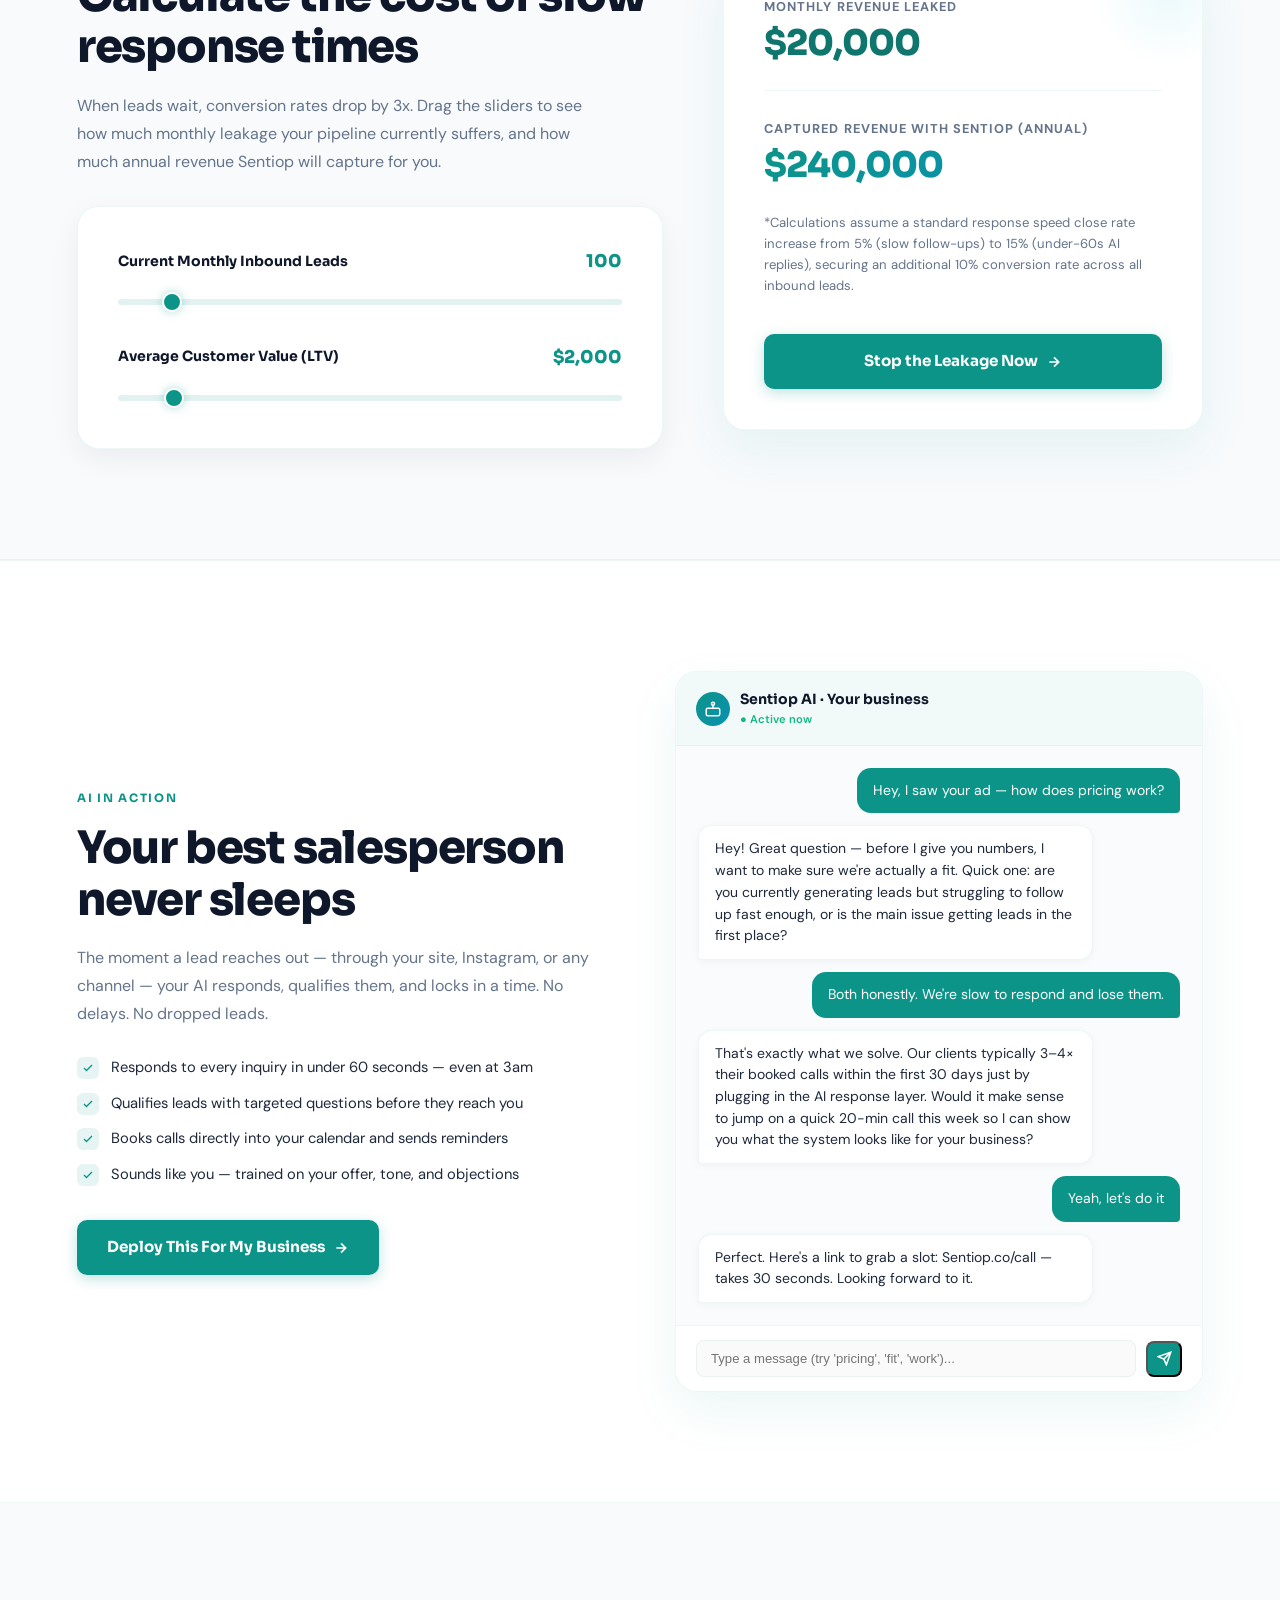
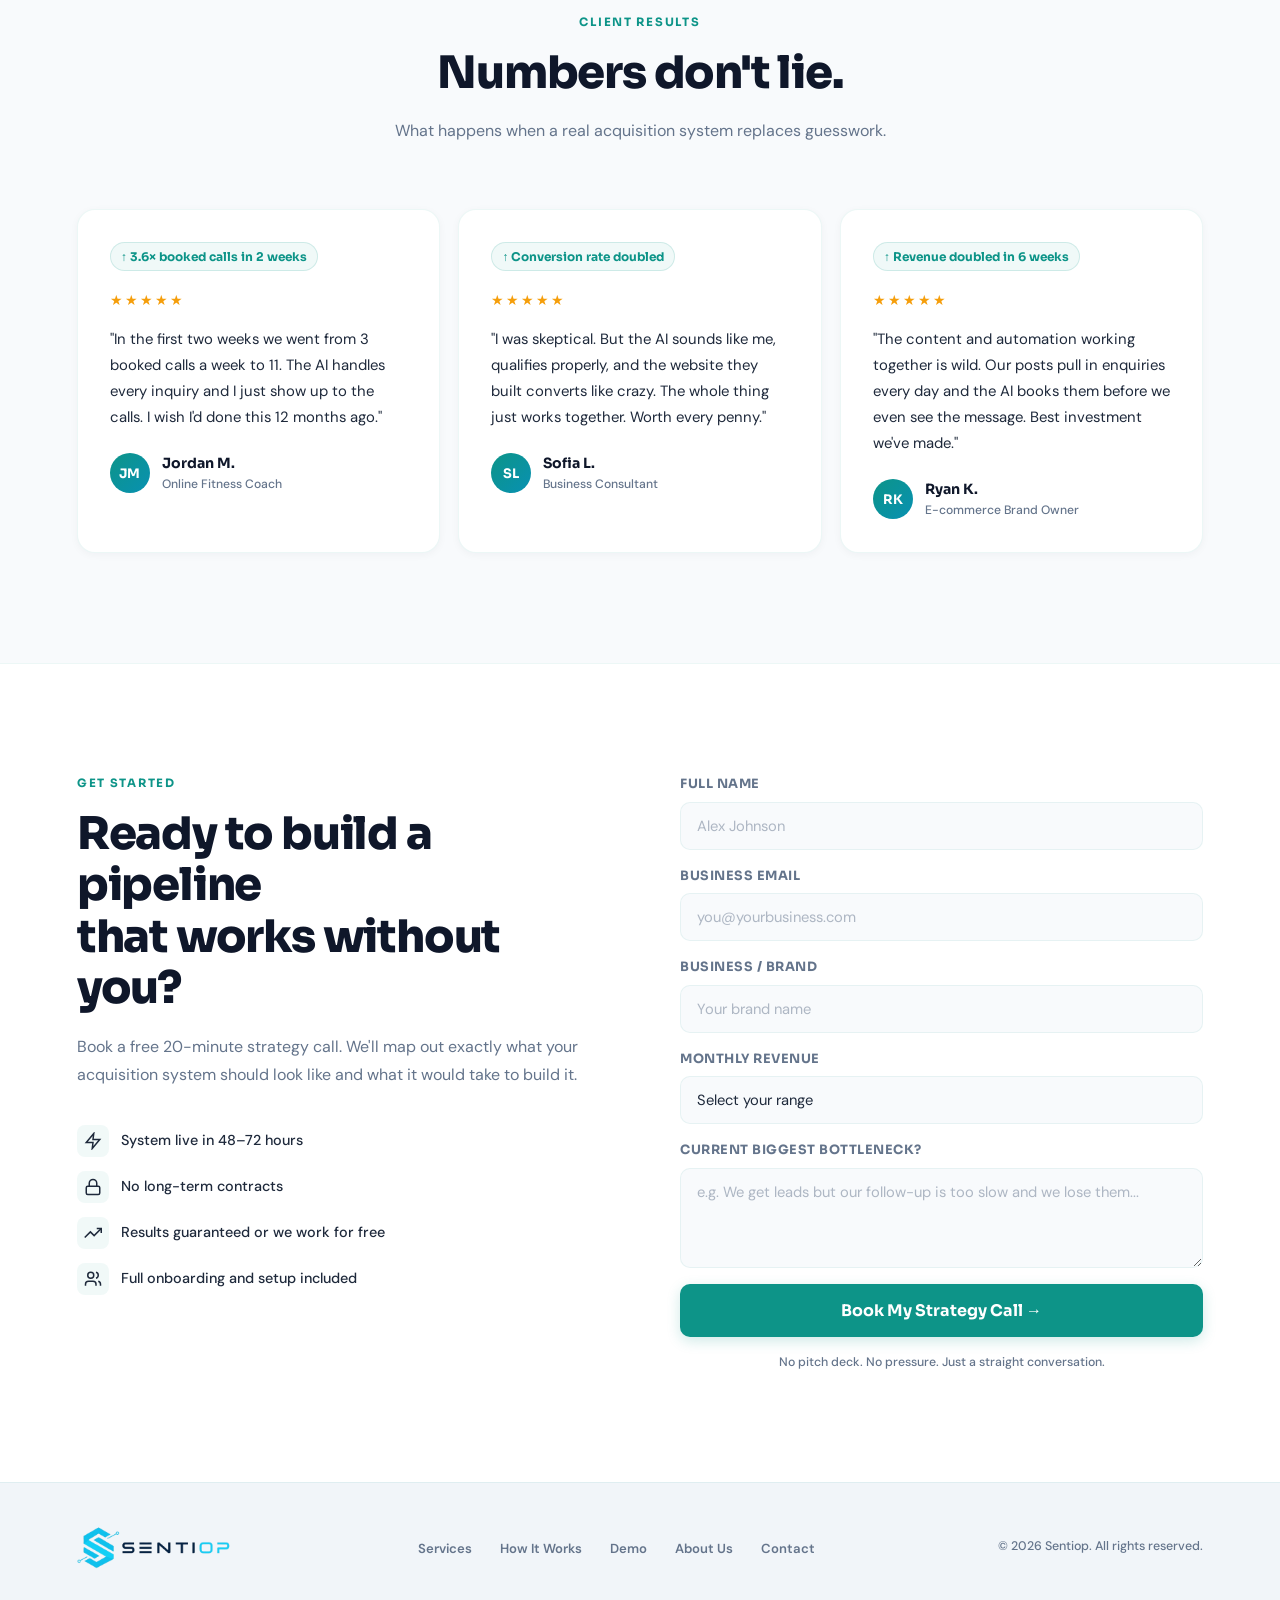
==== commit a9cd17fb: "Fix thumbnail: use /html/video-thumbnail.png absolute path" ====
--- a/html/index.html
+++ b/html/index.html
@@ -129,7 +129,7 @@
       <div
         class="video-container"
         id="videoContainer"
-        style="background-image: url('video-thumbnail.png'); background-size: cover; background-position: center; background-repeat: no-repeat;"
+        style="background-image: url('/html/video-thumbnail.png'); background-size: cover; background-position: center; background-repeat: no-repeat;"
       >
         <div class="video-play-overlay">
           <div class="custom-play-cursor" id="customPlayCursor">
